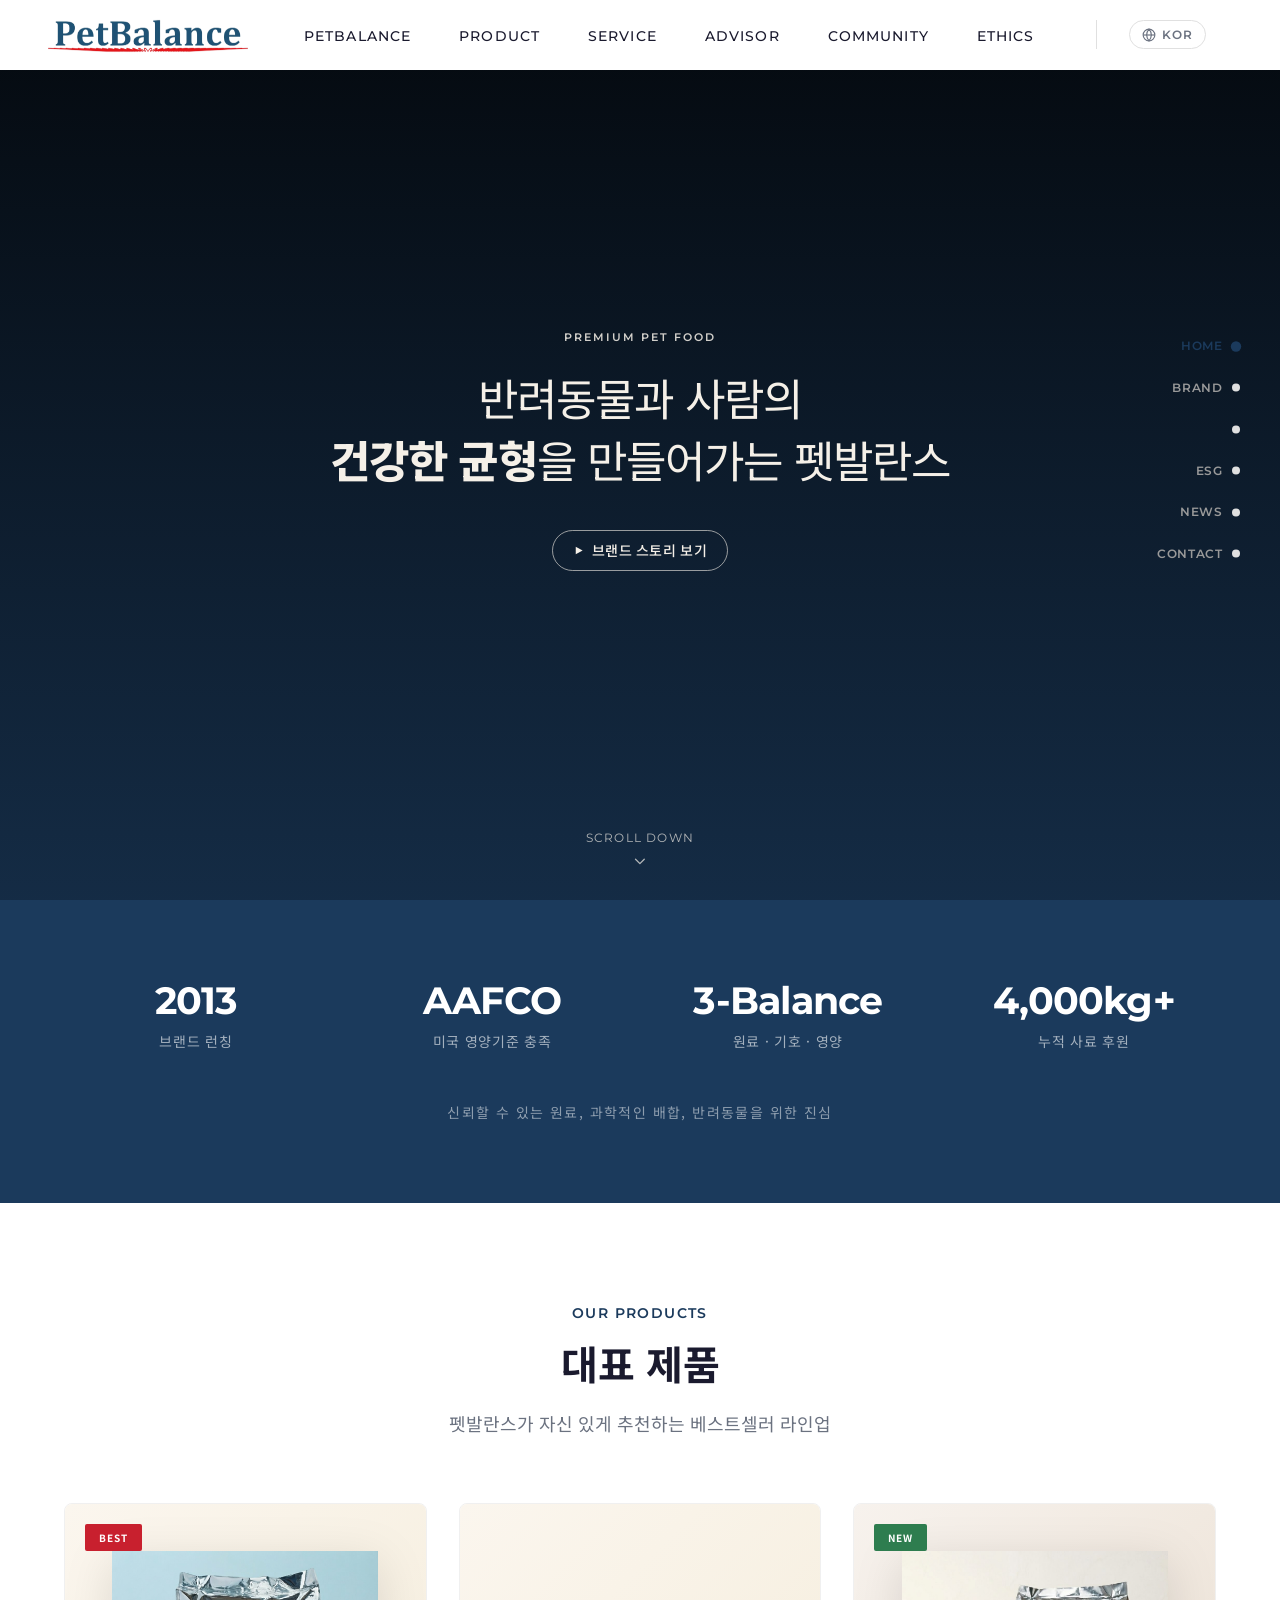
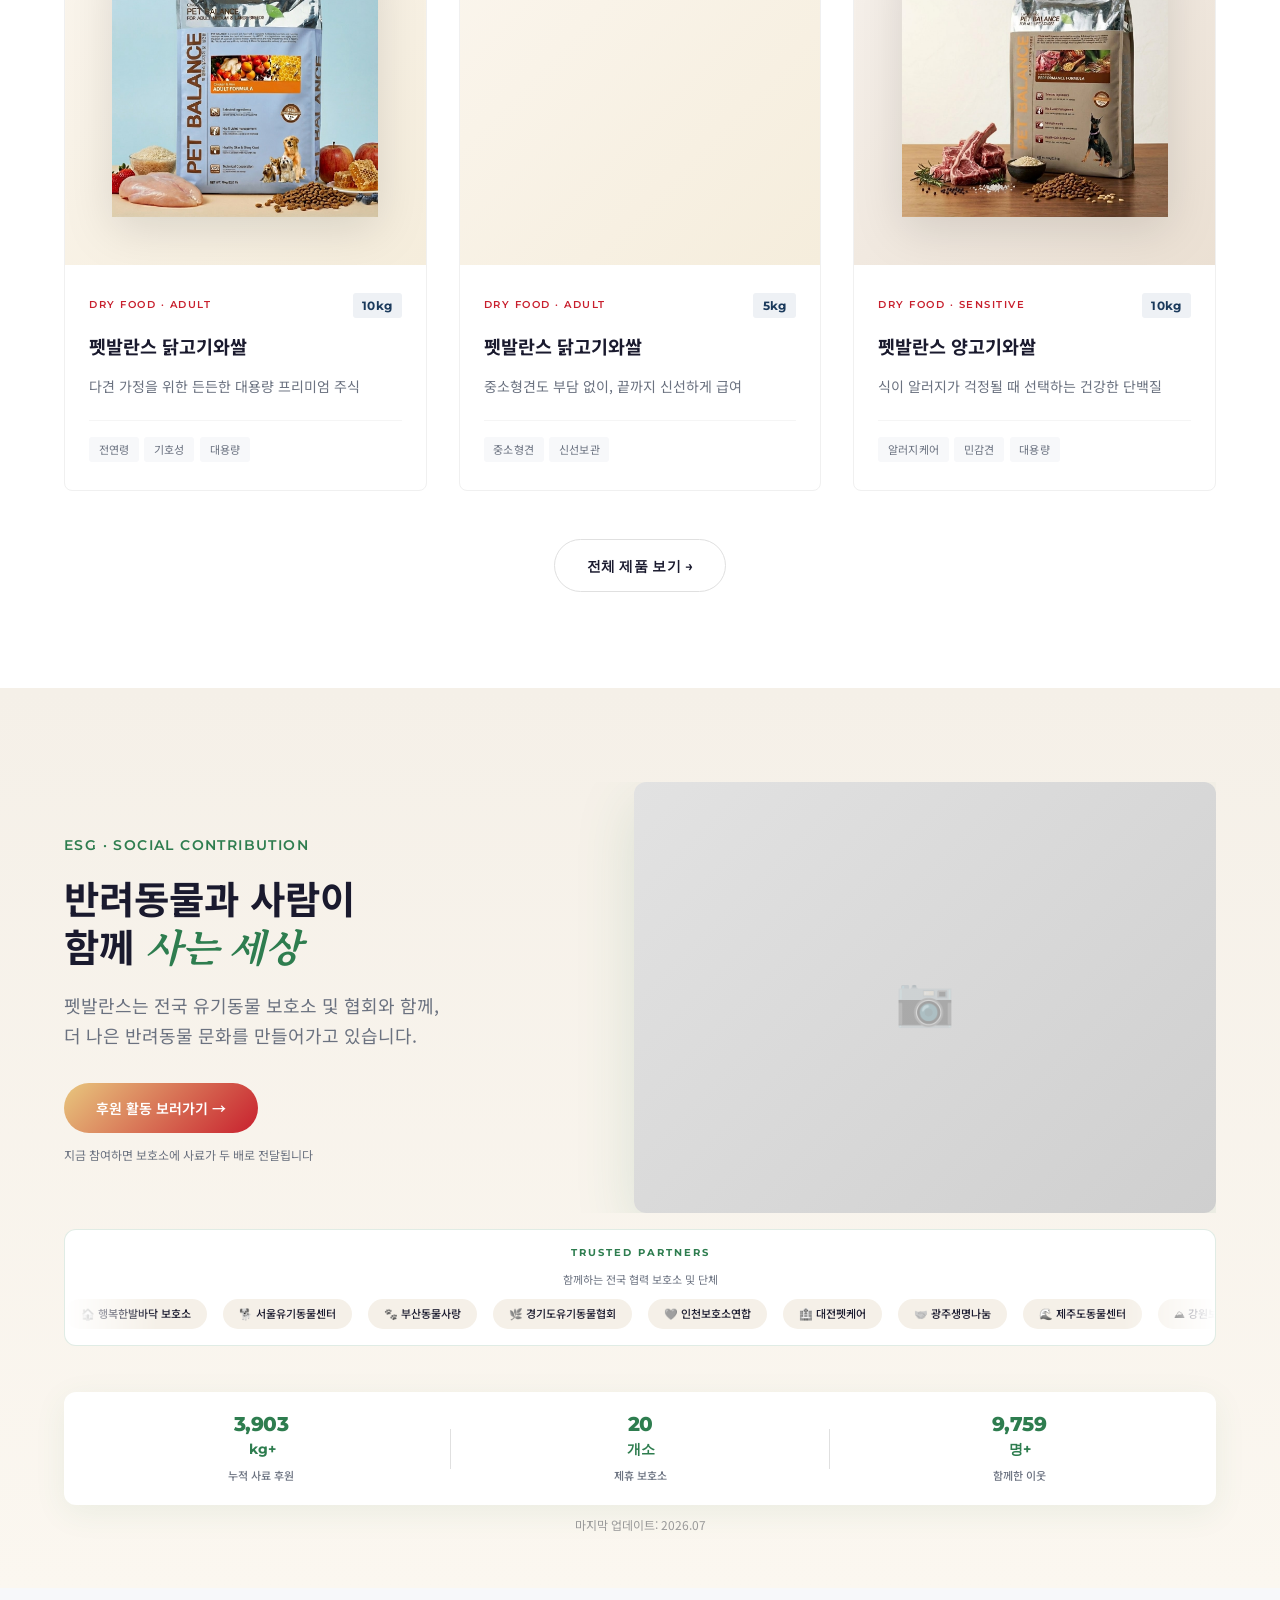
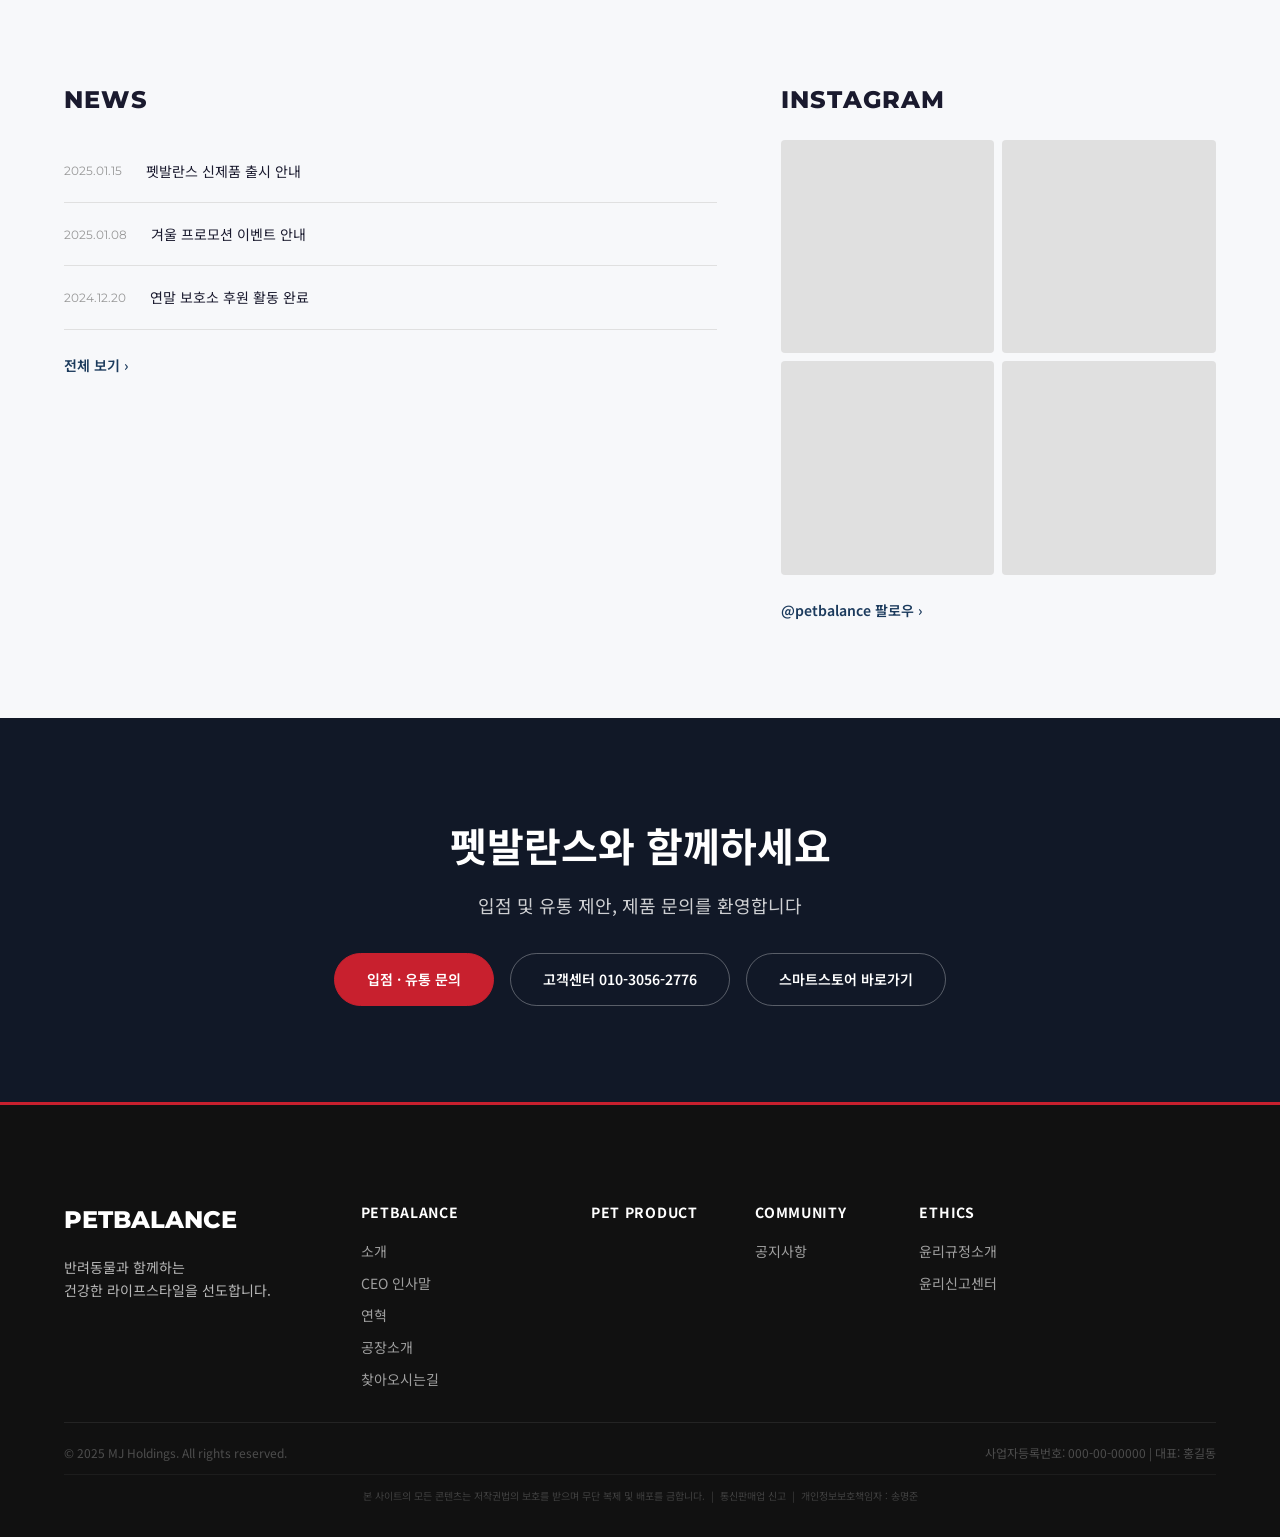
==== index.html @ 3cedd933 "design: ESG section compact layout + hero fullbleed redesign with new copy" ====
<!DOCTYPE html>
<html lang="ko">
<head>
  <meta charset="UTF-8" />
  <meta name="viewport" content="width=device-width, initial-scale=1.0" />
  <meta name="description" content="펫발란스 - 반려동물과 함께하는 건강한 라이프스타일" />
  <title>PETBALANCE | 펫발란스</title>

  <!-- CSS -->
  <link rel="stylesheet" href="css/variables.css" />
  <link rel="stylesheet" href="css/base.css" />
  <link rel="stylesheet" href="css/nav.css" />
  <link rel="stylesheet" href="css/sections.css" />

  <!-- Favicon (추후 교체) -->
  <!-- <link rel="icon" href="assets/images/favicon.ico" /> -->
</head>
<body>

  <!-- ========================================================
       NAVIGATION
       wooriwa 구조 동일: 로고 / GNB / 언어 / 햄버거
       ======================================================== -->
  <nav class="nav" id="nav">
    <div class="nav__inner">

      <!-- Logo -->
      <a href="/" class="nav__logo">
        <img src="assets/images/logo.png" alt="PetBalance" style="height:44px; width:auto;">
      </a>

      <!-- GNB -->
      <ul class="nav__menu">
        <li class="nav__item">
          <a href="pages/petbalance/" class="nav__link">PETBALANCE</a>
          <div class="nav__dropdown">
            <a href="pages/petbalance/about.html" class="nav__dropdown-link">소개</a>
            <a href="pages/petbalance/ceo.html" class="nav__dropdown-link">CEO 인사말</a>
            <a href="pages/petbalance/history.html" class="nav__dropdown-link">연혁</a>
          </div>
        </li>
        <li class="nav__item">
          <a href="pages/pet-product/" class="nav__link">PRODUCT</a>
        </li>
        <li class="nav__item">
          <a href="pages/pet-service/" class="nav__link">SERVICE</a>
          <div class="nav__dropdown">
            <a href="pages/pet-service/" class="nav__dropdown-link">이리온몰</a>
          </div>
        </li>
        <li class="nav__item">
          <a href="pages/pet-advisor/" class="nav__link">ADVISOR</a>
          <div class="nav__dropdown">
            <a href="pages/pet-advisor/" class="nav__dropdown-link">서비스소개</a>
          </div>
        </li>
        <li class="nav__item">
          <a href="pages/community/" class="nav__link">COMMUNITY</a>
          <div class="nav__dropdown">
            <a href="pages/community/notice.html" class="nav__dropdown-link">공지사항</a>
          </div>
        </li>
        <li class="nav__item">
          <a href="pages/ethics/" class="nav__link">ETHICS</a>
          <div class="nav__dropdown">
            <a href="pages/ethics/intro.html" class="nav__dropdown-link">윤리규정소개</a>
            <a href="pages/ethics/report.html" class="nav__dropdown-link">윤리신고센터</a>
          </div>
        </li>
      </ul>

      <!-- Right Controls -->
      <div class="nav__controls">
        <button class="nav__lang" id="langToggle" aria-label="언어 전환">
          <!-- 지구본 아이콘 (SVG inline) -->
          <svg width="14" height="14" viewBox="0 0 24 24" fill="none" stroke="currentColor" stroke-width="2">
            <circle cx="12" cy="12" r="10"/><line x1="2" y1="12" x2="22" y2="12"/>
            <path d="M12 2a15.3 15.3 0 0 1 4 10 15.3 15.3 0 0 1-4 10 15.3 15.3 0 0 1-4-10 15.3 15.3 0 0 1 4-10z"/>
          </svg>
          KOR
        </button>
        <button class="nav__hamburger" id="hamburger" aria-label="메뉴 열기">
          <span></span>
          <span></span>
          <span></span>
        </button>
      </div>
    </div>
  </nav>

  <!-- Mega Menu (햄버거 클릭 시 표시 — wooriwa 스타일 가로 펼침) -->
  <div class="nav__mega" id="megaMenu">
    <div class="nav__mega-inner">
      <div class="nav__mega-col">
        <a href="pages/petbalance/about.html" class="nav__mega-link">소개</a>
        <a href="pages/petbalance/ceo.html" class="nav__mega-link">CEO 인사말</a>
        <a href="pages/petbalance/history.html" class="nav__mega-link">연혁</a>
        <a href="pages/petbalance/factory.html" class="nav__mega-link">공장소개</a>
        <a href="pages/petbalance/directions.html" class="nav__mega-link">찾아오시는길</a>
      </div>
      <div class="nav__mega-col">
        <!-- PET PRODUCT 서브메뉴 -->
      </div>
      <div class="nav__mega-col">
        <!-- PET SERVICE 서브메뉴 -->
      </div>
      <div class="nav__mega-col">
        <!-- PET ADVISOR 서브메뉴 -->
      </div>
      <div class="nav__mega-col">
        <a href="pages/community/notice.html" class="nav__mega-link">공지사항</a>
      </div>
      <div class="nav__mega-col">
        <a href="pages/ethics/intro.html" class="nav__mega-link">윤리규정소개</a>
        <a href="pages/ethics/report.html" class="nav__mega-link">윤리신고센터</a>
      </div>
    </div>
  </div>

  <!-- ========================================================
       SIDE NAV DOTS
       ======================================================== -->
  <nav class="side-nav" aria-label="페이지 내비게이션">
    <div class="side-nav__item active" data-section="hero">
      <span class="side-nav__label">HOME</span>
      <span class="side-nav__dot"></span>
    </div>
    <div class="side-nav__item" data-section="brand-story">
      <span class="side-nav__label">BRAND</span>
      <span class="side-nav__dot"></span>
    </div>
    <div class="side-nav__item" data-section="product">
      <span class="side-nav__label">PRODUCT</span>
      <span class="side-nav__dot"></span>
    </div>
    <div class="side-nav__item" data-section="esg">
      <span class="side-nav__label">ESG</span>
      <span class="side-nav__dot"></span>
    </div>
    <div class="side-nav__item" data-section="news">
      <span class="side-nav__label">NEWS</span>
      <span class="side-nav__dot"></span>
    </div>
    <div class="side-nav__item" data-section="contact">
      <span class="side-nav__label">CONTACT</span>
      <span class="side-nav__dot"></span>
    </div>
  </nav>

  <!-- ========================================================
       SECTION 1: HERO
       배경 이미지 추가 시: style="background-image:url(...)" + class="has-bg"
       ======================================================== -->
  <section class="section section-hero" id="hero">
    <!-- 배경 비디오 -->
    <video class="hero__video" autoplay muted loop playsinline preload="auto">
      <source src="assets/video/hero-bg.mp4" type="video/mp4">
    </video>
    <div class="hero__overlay"></div>

    <div class="hero__container">
      <div class="hero__content">
        <span class="hero__eyebrow">PREMIUM PET FOOD</span>
        <h1 class="hero__title">
          반려동물과 사람의<br>
          <strong class="hero__title-strong">건강한 균형</strong>을 만들어가는 펫발란스
        </h1>
        <div class="hero__cta">
          <a href="pages/petbalance/about.html" class="hero-btn--ghost">
            <svg class="hero-btn__icon" viewBox="0 0 16 16" aria-hidden="true">
              <path d="M4 2.5v11l10-5.5-10-5.5z" fill="currentColor" />
            </svg>
            브랜드 스토리 보기
          </a>
        </div>
      </div>
    </div>

    <div class="scroll-down">
      SCROLL DOWN
      <svg class="scroll-down__icon" viewBox="0 0 16 16" aria-hidden="true">
        <path d="M3 6l5 5 5-5" fill="none" stroke="currentColor" stroke-width="1.5" stroke-linecap="round" stroke-linejoin="round" />
      </svg>
    </div>
  </section>

  <!-- ========================================================
       SECTION 2: BRAND STORY (수치 4개)
       ======================================================== -->
  <section class="section-stats" id="brand-story">
    <div class="container">
      <div class="stats-grid">
        <div class="stat-item">
          <div class="stat-number">2013</div>
          <div class="stat-label">브랜드 런칭</div>
        </div>
        <div class="stat-item">
          <div class="stat-number">AAFCO</div>
          <div class="stat-label">미국 영양기준 충족</div>
        </div>
        <div class="stat-item">
          <div class="stat-number">3-Balance</div>
          <div class="stat-label">원료 · 기호 · 영양</div>
        </div>
        <div class="stat-item">
          <div class="stat-number">4,000kg+</div>
          <div class="stat-label">누적 사료 후원</div>
        </div>
      </div>
      <p class="stats-phrase fade-in delay-5">
        신뢰할 수 있는 원료, 과학적인 배합, 반려동물을 위한 진심
      </p>
    </div>
  </section>

  <!-- ========================================================
       SECTION 3: PET PRODUCT (3열 카드)
       ======================================================== -->
  <section class="section section-product" id="product">
    <div class="container">
      <div class="section-header">
        <span class="eyebrow fade-in">Our Products</span>
        <h2 class="section-title fade-up delay-1">대표 제품</h2>
        <p class="section-desc fade-up delay-2">
          펫발란스가 자신 있게 추천하는 베스트셀러 라인업
        </p>
      </div>

      <div class="business-grid">

        <!-- Card 1: 닭고기와쌀 10kg -->
        <a href="pages/pet-product/chicken-10kg.html" class="product-card-v2 fade-up delay-1">
          <span class="product-card-v2__badge best">BEST</span>
          <div class="product-card-v2__img" data-bg="chicken">
            <img src="assets/images/product-chicken-10kg.jpg" alt="닭고기와쌀 10kg" loading="lazy"
              onerror="this.style.display='none'">
          </div>
          <div class="product-card-v2__body">
            <div class="product-card-v2__meta">
              <span class="product-card-v2__cat">DRY FOOD · ADULT</span>
              <span class="product-card-v2__weight">10kg</span>
            </div>
            <div class="product-card-v2__name">펫발란스 닭고기와쌀</div>
            <div class="product-card-v2__desc">다견 가정을 위한 든든한 대용량 프리미엄 주식</div>
            <div class="product-card-v2__tags">
              <span class="product-card-v2__tag">전연령</span>
              <span class="product-card-v2__tag">기호성</span>
              <span class="product-card-v2__tag">대용량</span>
            </div>
          </div>
        </a>

        <!-- Card 2: 닭고기와쌀 5kg -->
        <a href="pages/pet-product/chicken-5kg.html" class="product-card-v2 fade-up delay-2">
          <div class="product-card-v2__img" data-bg="chicken">
            <img src="assets/images/product-chicken-5kg.jpg" alt="닭고기와쌀 5kg" loading="lazy"
              onerror="this.style.display='none'">
          </div>
          <div class="product-card-v2__body">
            <div class="product-card-v2__meta">
              <span class="product-card-v2__cat">DRY FOOD · ADULT</span>
              <span class="product-card-v2__weight">5kg</span>
            </div>
            <div class="product-card-v2__name">펫발란스 닭고기와쌀</div>
            <div class="product-card-v2__desc">중소형견도 부담 없이, 끝까지 신선하게 급여</div>
            <div class="product-card-v2__tags">
              <span class="product-card-v2__tag">중소형견</span>
              <span class="product-card-v2__tag">신선보관</span>
            </div>
          </div>
        </a>

        <!-- Card 3: 양고기와쌀 10kg -->
        <a href="pages/pet-product/lamb-10kg.html" class="product-card-v2 fade-up delay-3">
          <span class="product-card-v2__badge new">NEW</span>
          <div class="product-card-v2__img" data-bg="lamb">
            <img src="assets/images/product-lamb-10kg.jpg" alt="양고기와쌀 10kg" loading="lazy"
              onerror="this.style.display='none'">
          </div>
          <div class="product-card-v2__body">
            <div class="product-card-v2__meta">
              <span class="product-card-v2__cat">DRY FOOD · SENSITIVE</span>
              <span class="product-card-v2__weight">10kg</span>
            </div>
            <div class="product-card-v2__name">펫발란스 양고기와쌀</div>
            <div class="product-card-v2__desc">식이 알러지가 걱정될 때 선택하는 건강한 단백질</div>
            <div class="product-card-v2__tags">
              <span class="product-card-v2__tag">알러지케어</span>
              <span class="product-card-v2__tag">민감견</span>
              <span class="product-card-v2__tag">대용량</span>
            </div>
          </div>
        </a>

      </div>

      <div style="text-align:center; margin-top: 3rem;">
        <a href="pages/pet-product/" class="btn btn-outline">
          전체 제품 보기 →
        </a>
      </div>
    </div>
  </section>

  <!-- ========================================================
       SECTION 4: ESG & NGO (좌우 2단 + 슬라이드)
       ======================================================== -->
  <section class="section section-esg" id="esg">
    <div class="container esg-container">

      <!-- ① 상단 임팩트 스토리 -->
      <div class="esg-hero">
        <div class="esg-hero__text">
          <span class="eyebrow fade-in" style="color: #2E7D4F;">ESG · Social Contribution</span>
          <h2 class="section-title fade-up delay-1">
            반려동물과 사람이<br>
            함께 <span class="esg-hero__accent">사는 세상</span>
          </h2>
          <p class="section-desc fade-up delay-2" style="margin-top: 1rem;">
            펫발란스는 전국 유기동물 보호소 및 협회와 함께,<br>
            더 나은 반려동물 문화를 만들어가고 있습니다.
          </p>
          <!-- TODO: 후원 활동 상세 페이지/섹션 URL 확정 필요 -->
          <a href="#" class="esg-hero__cta fade-up delay-3">
            후원 활동 보러가기 →
          </a>
          <span class="esg-hero__cta-note fade-up delay-3">지금 참여하면 보호소에 사료가 두 배로 전달됩니다</span>
        </div>
        <!-- 실제 후원 현장 사진 확보 시 아래 img src만 교체하면 적용됨 -->
        <div class="esg-hero__image fade-in delay-2">
          <img src="assets/images/esg-hero.jpg" alt="펫발란스 보호소 후원 현장" loading="lazy" onerror="this.style.display='none'">
          <div class="esg-hero__placeholder" aria-hidden="true">📷</div>
        </div>
      </div>

      <!-- ② 파트너 로고 무한 스크롤 (목록은 js/animations.js의 PARTNERS 배열이 렌더링) -->
      <div class="esg-partners">
        <div class="esg-partners__title">
          <span class="esg-partners__label">TRUSTED PARTNERS</span>
          <span class="esg-partners__desc">함께하는 전국 협력 보호소 및 단체</span>
        </div>

        <div class="esg-marquee">
          <div class="esg-marquee__track" id="esgMarqueeTrack"></div>
        </div>
      </div>

      <!-- ③ 임팩트 지표 (숫자/단위/라벨은 js/animations.js의 ESG_STATS_CONFIG가 렌더링) -->
      <div class="esg-stats">
        <div class="esg-impact">
          <div class="esg-impact__item fade-up delay-1" data-stat="feed"></div>
          <div class="esg-impact__divider"></div>
          <div class="esg-impact__item fade-up delay-2" data-stat="shelter"></div>
          <div class="esg-impact__divider"></div>
          <div class="esg-impact__item fade-up delay-3" data-stat="people"></div>
        </div>
        <p class="esg-impact__updated">마지막 업데이트: 2026.07</p>
      </div>

    </div>
  </section>

  <!-- ========================================================
       SECTION 5: NEWS & COMMUNITY (좌우 6:4)
       ======================================================== -->
  <section class="section section-news" id="news">
    <div class="container">
      <div class="news-layout">
        <div class="fade-up">
          <h3 class="news-col__title">NEWS</h3>
          <div class="news-list">
            <a href="pages/community/notice.html" class="news-item">
              <span class="news-date">2025.01.15</span>
              <span class="news-title">펫발란스 신제품 출시 안내</span>
            </a>
            <a href="pages/community/notice.html" class="news-item">
              <span class="news-date">2025.01.08</span>
              <span class="news-title">겨울 프로모션 이벤트 안내</span>
            </a>
            <a href="pages/community/notice.html" class="news-item">
              <span class="news-date">2024.12.20</span>
              <span class="news-title">연말 보호소 후원 활동 완료</span>
            </a>
          </div>
          <a href="pages/community/notice.html" class="news-more">전체 보기 &rsaquo;</a>
        </div>

        <div class="fade-up delay-2">
          <h3 class="news-col__title">INSTAGRAM</h3>
          <div class="instagram-grid">
            <div class="instagram-placeholder"></div>
            <div class="instagram-placeholder"></div>
            <div class="instagram-placeholder"></div>
            <div class="instagram-placeholder"></div>
          </div>
          <a href="https://instagram.com/petbalance" class="news-more" target="_blank" rel="noopener">@petbalance 팔로우 &rsaquo;</a>
        </div>
      </div>
    </div>
  </section>

  <!-- ========================================================
       SECTION 6: CONTACT / CTA
       ======================================================== -->
  <section class="section section-contact" id="contact">
    <div class="container">
      <h2 class="section-title fade-up delay-1">펫발란스와 함께하세요</h2>
      <p class="section-desc fade-up delay-2">
        입점 및 유통 제안, 제품 문의를 환영합니다
      </p>
      <div class="contact-links fade-up delay-3">
        <a href="pages/petbalance/directions.html" class="contact-link btn-accent">입점 · 유통 문의</a>
        <a href="tel:010-3056-2776" class="contact-link">고객센터 010-3056-2776</a>
        <a href="https://smartstore.naver.com/petbalance" class="contact-link" target="_blank" rel="noopener">스마트스토어 바로가기</a>
      </div>
    </div>
  </section>

  <!-- ========================================================
       FOOTER
       ======================================================== -->
  <footer class="footer">
    <div class="footer__inner">
      <div class="footer__top">
        <div>
          <div class="footer__brand-name">PETBALANCE</div>
          <p class="footer__brand-desc">
            반려동물과 함께하는<br>건강한 라이프스타일을 선도합니다.
          </p>
        </div>

        <div>
          <div class="footer__col-title">PETBALANCE</div>
          <div class="footer__col-links">
            <a href="pages/petbalance/about.html" class="footer__col-link">소개</a>
            <a href="pages/petbalance/ceo.html" class="footer__col-link">CEO 인사말</a>
            <a href="pages/petbalance/history.html" class="footer__col-link">연혁</a>
            <a href="pages/petbalance/factory.html" class="footer__col-link">공장소개</a>
            <a href="pages/petbalance/directions.html" class="footer__col-link">찾아오시는길</a>
          </div>
        </div>

        <div>
          <div class="footer__col-title">PET PRODUCT</div>
          <div class="footer__col-links">
            <!-- 서브 페이지 생성 후 추가 -->
          </div>
        </div>

        <div>
          <div class="footer__col-title">COMMUNITY</div>
          <div class="footer__col-links">
            <a href="pages/community/notice.html" class="footer__col-link">공지사항</a>
          </div>
        </div>

        <div>
          <div class="footer__col-title">ETHICS</div>
          <div class="footer__col-links">
            <a href="pages/ethics/intro.html" class="footer__col-link">윤리규정소개</a>
            <a href="pages/ethics/report.html" class="footer__col-link">윤리신고센터</a>
          </div>
        </div>
      </div>

      <div class="footer__bottom">
        <span>© 2025 MJ Holdings. All rights reserved.</span>
        <span>사업자등록번호: 000-00-00000 | 대표: 홍길동</span>
      </div>

      <div class="footer__legal">
        본 사이트의 모든 콘텐츠는 저작권법의 보호를 받으며 무단 복제 및 배포를 금합니다. &nbsp;|&nbsp;
        통신판매업 신고 &nbsp;|&nbsp; 개인정보보호책임자 : 송명준
      </div>
    </div>
  </footer>

  <!-- JS -->
  <script src="js/nav.js"></script>
  <script src="js/animations.js"></script>

</body>
</html>
---- css/variables.css ----
/* ============================================
   PETBALANCE — Design Tokens
   디자인 수정 시 이 파일만 편집하세요
   ============================================ */

:root {
  /* Brand Colors */
  --color-primary: #1B3A5C;        /* 메인 네이비 */
  --color-primary-light: #2A5280;
  --color-primary-dark: #0F2340;
  --color-accent: #C8202E;         /* 포인트 레드 */
  --color-accent-dark: #A01820;

  /* Neutrals */
  --color-white: #FFFFFF;
  --color-bg: #F7F8FA;
  --color-bg-section: #EEF1F5;
  --color-text: #1A1A2E;
  --color-text-sub: #6B7280;
  --color-text-light: #999999;
  --color-border: #E0E0E0;

  /* Accent surfaces */
  --color-warm: #F5F0E8;
  --color-green: #2E7D4F;
  --cream: #F5F0E8;

  /* Dark surfaces (footer, contact CTA) */
  --color-dark: #111827;
  --color-dark-text: rgba(255, 255, 255, 0.7);
  --color-dark-border: rgba(255, 255, 255, 0.1);

  /* Typography */
  --font-en: 'Montserrat', 'Helvetica Neue', sans-serif;
  --font-ko: 'Noto Sans KR', 'Apple SD Gothic Neo', sans-serif;

  --size-xs:   0.75rem;   /* 12px */
  --size-sm:   0.875rem;  /* 14px */
  --size-base: 1rem;      /* 16px */
  --size-md:   1.125rem;  /* 18px */
  --size-lg:   1.5rem;    /* 24px */
  --size-xl:   2rem;      /* 32px */
  --size-2xl:  2.5rem;    /* 40px */
  --size-3xl:  3.5rem;    /* 56px */
  --size-hero: clamp(2.5rem, 5vw, 4.5rem);

  /* Spacing */
  --space-xs:  0.5rem;
  --space-sm:  1rem;
  --space-md:  2rem;
  --space-lg:  4rem;
  --space-xl:  6rem;

  /* Layout */
  --nav-height: 70px;
  --max-width: 1280px;
  --section-padding: 0 5%;

  /* Z-index layers */
  --z-nav: 1000;
  --z-hamburger: 1001;
  --z-mega: 999;
  --z-side-nav: 500;

  /* Animation */
  --ease-out: cubic-bezier(0.22, 1, 0.36, 1);
  --transition-base: 0.3s var(--ease-out);
  --transition-slow: 0.7s var(--ease-out);

  /* Shadow */
  --shadow-card: 0 4px 24px rgba(0,0,0,0.08);
  --shadow-card-hover: 0 12px 40px rgba(0,0,0,0.14);
  --shadow-nav: 0 2px 16px rgba(0,0,0,0.08);

  /* Border Radius */
  --radius-sm: 4px;
  --radius-md: 12px;
  --radius-lg: 24px;
  --radius-full: 9999px;
}
---- css/base.css ----
/* ============================================
   PETBALANCE — Base / Reset / Common
   ============================================ */

@import url('https://fonts.googleapis.com/css2?family=Montserrat:wght@400;500;600;700;800&family=Noto+Sans+KR:wght@400;500;700;900&display=swap');
@import url('https://fonts.googleapis.com/css2?family=Cormorant+Garamond:ital,wght@1,400;1,500;1,600&family=Noto+Serif+KR:wght@500;600&display=swap');

/* ---- Reset ---- */
*,
*::before,
*::after {
  box-sizing: border-box;
  margin: 0;
  padding: 0;
}

html {
  scroll-behavior: smooth;
}

body {
  font-family: var(--font-ko);
  font-size: var(--size-base);
  color: var(--color-text);
  background: var(--color-bg);
  line-height: 1.6;
  overflow-x: hidden;
  -webkit-font-smoothing: antialiased;
}

body.no-scroll {
  overflow: hidden;
}

h1, h2, h3, h4, h5, h6 {
  font-family: var(--font-en), var(--font-ko);
  line-height: 1.3;
}

a {
  color: inherit;
  text-decoration: none;
}

ul, ol {
  list-style: none;
}

img {
  max-width: 100%;
  display: block;
}

button {
  font-family: inherit;
  background: none;
  border: none;
  cursor: pointer;
}

/* ---- Layout ---- */
.container {
  max-width: var(--max-width);
  margin: 0 auto;
  padding: var(--section-padding);
}

.section {
  position: relative;
}

/* ---- Section Header ---- */
.eyebrow {
  display: inline-block;
  font-family: var(--font-en);
  font-size: var(--size-sm);
  font-weight: 600;
  letter-spacing: 0.1em;
  text-transform: uppercase;
  color: var(--color-primary);
  margin-bottom: var(--space-xs);
}

.section-header {
  text-align: center;
  max-width: 700px;
  margin: 0 auto var(--space-lg);
}

.section-title {
  font-size: var(--size-2xl);
  font-weight: 700;
  color: var(--color-text);
  margin: 0.5rem 0 1rem;
}

.section-desc {
  font-size: var(--size-md);
  color: var(--color-text-sub);
  line-height: 1.7;
}

/* ---- Buttons ---- */
.btn {
  display: inline-flex;
  align-items: center;
  justify-content: center;
  gap: 0.5rem;
  padding: 0.9rem 2rem;
  border: 1px solid transparent;
  border-radius: var(--radius-full);
  font-family: var(--font-en);
  font-size: var(--size-sm);
  font-weight: 600;
  letter-spacing: 0.02em;
  transition: var(--transition-base);
  white-space: nowrap;
}

.btn-primary {
  background: var(--color-primary);
  color: var(--color-white);
}

.btn-primary:hover {
  background: var(--color-primary-dark);
  transform: translateY(-2px);
  box-shadow: var(--shadow-card-hover);
}

.btn-outline {
  background: transparent;
  border-color: var(--color-border);
  color: var(--color-text);
}

.btn-outline:hover {
  background: var(--color-primary);
  border-color: var(--color-primary);
  color: var(--color-white);
  transform: translateY(-2px);
}

/* 어두운 배경(Hero 등) 위에서 쓰는 흰색 채움 버튼 */
.btn-white {
  background: var(--color-white);
  color: var(--color-primary-dark);
}

.btn-white:hover {
  background: var(--color-warm);
  transform: translateY(-2px);
  box-shadow: var(--shadow-card-hover);
}

/* ---- Scroll Reveal Animations ----
   JS(animations.js)가 IntersectionObserver로
   .is-visible 클래스를 부여하면 노출됩니다. */
.fade-up,
.fade-in {
  opacity: 0;
  transition: opacity var(--transition-slow), transform var(--transition-slow);
}

.fade-up {
  transform: translateY(30px);
}

.fade-up.is-visible {
  opacity: 1;
  transform: translateY(0);
}

.fade-in.is-visible {
  opacity: 1;
}

.delay-1 { transition-delay: 0.1s; }
.delay-2 { transition-delay: 0.2s; }
.delay-3 { transition-delay: 0.3s; }
.delay-4 { transition-delay: 0.4s; }
.delay-5 { transition-delay: 0.5s; }

/* 모션 최소화 선호 시 스크롤 노출/마퀴/펄스 애니메이션을 즉시 정지 */
@media (prefers-reduced-motion: reduce) {
  .fade-up,
  .fade-in {
    transition: none;
    opacity: 1;
    transform: none;
  }

  .esg-marquee__track {
    animation: none;
  }

  .esg-hero__cta {
    animation: none;
  }

  .esg-hero__image img {
    animation: none;
  }

  .scroll-down {
    animation: none;
  }
}

/* ---- Accessibility ---- */
.visually-hidden {
  position: absolute;
  width: 1px;
  height: 1px;
  overflow: hidden;
  clip: rect(0 0 0 0);
}

a:focus-visible,
button:focus-visible {
  outline: 2px solid var(--color-primary);
  outline-offset: 2px;
}
---- css/nav.css ----
/* ============================================
   PETBALANCE — Navigation
   고정 상단바 / GNB / 메가메뉴 / 사이드 도트네비
   ============================================ */

/* ── Top Nav Bar ── */
.nav {
  position: fixed;
  top: 0;
  left: 0;
  right: 0;
  z-index: var(--z-nav);
  height: var(--nav-height);
  display: flex;
  align-items: center;
  background: var(--color-white);
  border-bottom: 1px solid transparent;
  transition: border-color var(--transition-base), box-shadow var(--transition-base);
}

.nav.scrolled,
.nav.menu-open {
  border-color: var(--color-border);
  box-shadow: var(--shadow-nav);
}

.nav.nav--transparent {
  background: transparent;
}

.nav__inner {
  max-width: var(--max-width);
  width: 100%;
  margin: 0 auto;
  padding: 0 3%;
  display: grid;
  grid-template-columns: auto 1fr auto;
  align-items: center;
  gap: 2rem;
}

/* ── Logo ── */
.nav__logo {
  display: flex;
  flex-direction: column;
  line-height: 1.1;
  flex-shrink: 0;
}

.nav__logo-en {
  font-family: var(--font-en);
  font-weight: 800;
  font-size: 1.4rem;
  color: var(--color-primary);
}

.nav__logo-en span {
  color: var(--color-accent);
}

.nav__logo-ko {
  font-family: var(--font-ko);
  font-size: 0.65rem;
  color: var(--color-text-sub);
  letter-spacing: 0.05em;
}

/* ── GNB Menu (중앙 정렬, 균등 간격) ── */
.nav__menu {
  display: flex;
  align-items: center;
  justify-content: center;
  gap: 3rem;
}

.nav__item {
  position: relative;
}

.nav__link {
  font-family: var(--font-en);
  font-size: var(--size-sm);
  font-weight: 500;
  letter-spacing: 0.08em;
  color: var(--color-text);
  padding: 0.25rem 0;
  transition: color var(--transition-base);
  white-space: nowrap;
}

.nav__link::after {
  content: '';
  position: absolute;
  bottom: -2px;
  left: 0;
  width: 0;
  height: 2px;
  background: var(--color-primary);
  transition: width var(--transition-base);
}

.nav__link:hover,
.nav__link.active {
  color: var(--color-primary);
}

.nav__link:hover::after,
.nav__link.active::after {
  width: 100%;
}

/* ── Dropdown ── */
.nav__dropdown {
  position: absolute;
  top: 100%;
  left: 50%;
  transform: translateX(-50%);
  background: var(--color-white);
  border-top: 2px solid var(--color-primary);
  box-shadow: 0 8px 24px rgba(0,0,0,0.08);
  min-width: 160px;
  padding: 0.5rem 0;
  opacity: 0;
  visibility: hidden;
  transform: translateX(-50%) translateY(-6px);
  transition: opacity 0.25s ease, transform 0.25s ease, visibility 0.25s ease;
  pointer-events: none;
  z-index: 999;
}

.nav__item:hover .nav__dropdown {
  opacity: 1;
  visibility: visible;
  transform: translateX(-50%) translateY(0);
  pointer-events: auto;
}

.nav__dropdown-link {
  display: block;
  padding: 0.6rem 1.5rem;
  font-size: var(--size-sm);
  color: var(--color-text-sub);
  white-space: nowrap;
  text-align: center;
  transition: color 0.2s ease, background 0.2s ease;
}

.nav__dropdown-link:hover {
  color: var(--color-primary);
  background: var(--color-bg-section);
}

/* ── Right Controls (언어 + 햄버거, 메뉴와 거리 두기) ── */
.nav__controls {
  display: flex;
  align-items: center;
  gap: 0.75rem;
  padding-left: 2rem;
  border-left: 1px solid var(--color-border);
  margin-left: 1rem;
}

.nav__lang {
  display: flex;
  align-items: center;
  gap: 0.35rem;
  padding: 0.35rem 0.75rem;
  border: 1.5px solid var(--color-border);
  border-radius: var(--radius-full);
  font-family: var(--font-en);
  font-size: var(--size-xs);
  font-weight: 600;
  letter-spacing: 0.08em;
  color: var(--color-text-sub);
  cursor: pointer;
  transition: var(--transition-base);
  background: transparent;
}

.nav__lang:hover {
  border-color: var(--color-primary);
  color: var(--color-primary);
}

.nav__lang svg {
  flex-shrink: 0;
}

/* ── Hamburger ── */
.nav__hamburger {
  width: 24px;
  height: 20px;
  display: flex;
  flex-direction: column;
  justify-content: space-between;
  cursor: pointer;
  padding: 0;
  background: transparent;
  border: none;
}

.nav__hamburger span {
  display: block;
  height: 2px;
  background: var(--color-text);
  border-radius: 2px;
  transition: var(--transition-base);
  transform-origin: center;
}

.nav__hamburger.active span:nth-child(1) {
  transform: translateY(9px) rotate(45deg);
}
.nav__hamburger.active span:nth-child(2) {
  opacity: 0;
}
.nav__hamburger.active span:nth-child(3) {
  transform: translateY(-9px) rotate(-45deg);
}

/* ---- Mega Menu (wooriwa 스타일 — 햄버거 클릭 시 상단 전체폭 드롭) ---- */
.nav__mega {
  position: fixed;
  top: var(--nav-height);
  left: 0;
  width: 100%;
  max-height: 0;
  overflow: hidden;
  background: var(--color-white);
  z-index: var(--z-mega);
  box-shadow: var(--shadow-nav);
  transition: max-height var(--transition-slow);
}

.nav__mega.active {
  max-height: calc(100vh - var(--nav-height));
  overflow-y: auto;
}

.nav__mega-inner {
  max-width: var(--max-width);
  margin: 0 auto;
  padding: var(--space-lg) 5%;
  display: grid;
  grid-template-columns: repeat(6, 1fr);
  gap: var(--space-md);
}

.nav__mega-col {
  display: flex;
  flex-direction: column;
  gap: 0.85rem;
  padding-left: var(--space-sm);
  border-left: 1px solid var(--color-border);
}

.nav__mega-col:first-child {
  padding-left: 0;
  border-left: none;
}

.nav__mega-link {
  font-size: var(--size-sm);
  color: var(--color-text-sub);
  transition: var(--transition-base);
}

.nav__mega-link:hover {
  color: var(--color-primary);
}

/* ---- Side Nav Dots ---- */
.side-nav {
  position: fixed;
  top: 50%;
  right: 2.5rem;
  transform: translateY(-50%);
  z-index: var(--z-side-nav);
  display: flex;
  flex-direction: column;
  align-items: flex-end;
  gap: 1.4rem;
}

.side-nav__item {
  display: flex;
  align-items: center;
  gap: 0.6rem;
  cursor: pointer;
}

.side-nav__label {
  font-family: var(--font-en);
  font-size: var(--size-xs);
  font-weight: 600;
  letter-spacing: 0.05em;
  color: var(--color-text-light);
  opacity: 0;
  transform: translateX(8px);
  transition: var(--transition-base);
}

.side-nav__dot {
  width: 8px;
  height: 8px;
  border-radius: 50%;
  background: var(--color-border);
  transition: var(--transition-base);
}

.side-nav__item:hover .side-nav__label {
  opacity: 1;
  transform: translateX(0);
}

.side-nav__item.active .side-nav__dot {
  background: var(--color-primary);
  transform: scale(1.3);
}

.side-nav__item.active .side-nav__label {
  opacity: 1;
  transform: translateX(0);
  color: var(--color-primary);
}

/* ============================================
   Responsive
   1024px: GNB → 햄버거 전용, 사이드 도트네비 숨김
   ============================================ */
@media (max-width: 1024px) {
  .nav__inner {
    grid-template-columns: auto 1fr;
  }

  .nav__menu {
    display: none;
  }

  .nav__controls {
    border-left: none;
    padding-left: 0;
    margin-left: 0;
    justify-self: end;
  }

  .side-nav {
    display: none;
  }

  .nav__mega-inner {
    grid-template-columns: repeat(3, 1fr);
  }
}

@media (max-width: 768px) {
  .nav__mega-inner {
    grid-template-columns: repeat(2, 1fr);
    padding: var(--space-md) 5%;
  }

  .nav__logo-ko {
    display: none;
  }
}
---- css/sections.css ----
/* ============================================
   PETBALANCE — Main Sections
   Hero / Brand Story / Product / ESG / News / Contact / Footer
   ============================================ */

/* ── Hero (풀블리드 중앙 정렬) ── */
.section-hero {
  background: #000;
  color: var(--cream);
  position: relative;
  overflow: hidden;
  min-height: 100vh;
  display: flex;
  align-items: center;
  justify-content: center;
}

.hero__video {
  position: absolute;
  top: 0; left: 0;
  width: 100%; height: 100%;
  object-fit: cover;
  z-index: 0;
}

.hero__overlay {
  position: absolute;
  inset: 0;
  z-index: 1;
  background: linear-gradient(180deg, rgba(27,58,92,0.15) 0%, rgba(27,58,92,0.55) 65%, rgba(27,58,92,0.75) 100%);
}

.hero__container {
  position: relative;
  z-index: 2;
  max-width: 900px;
  width: 100%;
  margin: 0 auto;
  padding: 0 5%;
  display: flex;
  justify-content: center;
}

.hero__content {
  max-width: 100%;
  text-align: center;
}

.hero__eyebrow {
  display: block;
  font-family: var(--font-en);
  font-size: 11px;
  font-weight: 600;
  letter-spacing: 2px;
  color: var(--cream);
  opacity: 0.85;
  margin-bottom: 1.25rem;
}

.hero__title {
  font-family: var(--font-ko);
  font-size: clamp(1.75rem, 3.5vw, 2.75rem);
  font-weight: 400;
  line-height: 1.4;
  letter-spacing: -0.02em;
  word-break: keep-all;
  color: var(--cream);
  margin-bottom: 2.5rem;
}

.hero__title-strong {
  font-weight: 800;
}

.hero__cta {
  display: flex;
  justify-content: center;
}

.hero-btn--ghost {
  display: inline-flex;
  align-items: center;
  gap: 0.5rem;
  padding: 8px 20px;
  border: 1px solid rgba(245, 240, 232, 0.6);
  border-radius: 24px;
  color: var(--cream);
  background: transparent;
  font-size: var(--size-sm);
  font-weight: 500;
  letter-spacing: 0.02em;
  white-space: nowrap;
  transition: var(--transition-base);
}
.hero-btn--ghost:hover {
  background: rgba(245, 240, 232, 0.1);
}

.hero-btn__icon {
  width: 11px;
  height: 11px;
  flex-shrink: 0;
}

@media (max-width: 1024px) {
  .hero__container { padding: 0 6%; }
  .hero__title { font-size: clamp(1.5rem, 4vw, 2.25rem); }
}

@media (max-width: 768px) {
  .hero__container { padding: 0 5%; }
  .hero__content { max-width: 90%; margin: 0 auto; }
  .hero__eyebrow { font-size: 10px; letter-spacing: 1.5px; margin-bottom: 1rem; }
  .hero-btn--ghost { padding: 6px 16px; font-size: var(--size-xs); }
}

.scroll-down {
  position: absolute;
  bottom: 2rem;
  left: 50%;
  transform: translateX(-50%);
  z-index: 2;
  display: flex;
  flex-direction: column;
  align-items: center;
  gap: 0.4rem;
  font-family: var(--font-en);
  font-size: var(--size-xs);
  letter-spacing: 0.1em;
  color: var(--cream);
  opacity: 0.7;
  animation: scrollBounce 2s infinite;
}

.scroll-down__icon {
  width: 14px;
  height: 14px;
}

@keyframes scrollBounce {
  0%, 100% { transform: translate(-50%, 0); }
  50% { transform: translate(-50%, 8px); }
}

/* ---- 2. Brand Story (수치 4개 + 문구) ---- */
.section-stats {
  background: #1B3A5C;
  color: white;
  padding: 5rem 0;
}

.stats-grid {
  display: grid;
  grid-template-columns: repeat(4, 1fr);
  gap: 2rem;
  text-align: center;
  margin-bottom: 3rem;
}

.stat-number {
  font-family: var(--font-en);
  font-size: clamp(1.8rem, 3vw, 2.75rem);
  font-weight: 700;
  color: white;
  line-height: 1.1;
  margin-bottom: 0.5rem;
  letter-spacing: -0.02em;
}

.stat-label {
  font-size: var(--size-sm);
  color: rgba(255,255,255,0.6);
  letter-spacing: 0.05em;
}

.stats-phrase {
  text-align: center;
  color: rgba(255,255,255,0.5);
  font-size: var(--size-sm);
  letter-spacing: 0.1em;
}

/* ---- 3. Pet Product (3열 카드) ---- */
.section-product {
  padding: var(--space-xl) 0;
  background: var(--color-white);
}

.business-grid {
  display: grid;
  grid-template-columns: repeat(3, 1fr);
  gap: var(--space-md);
}

.business-card {
  display: block;
  color: inherit;
}

.business-card__img-wrap {
  position: relative;
  aspect-ratio: 4 / 3;
  border-radius: var(--radius-md);
  overflow: hidden;
  margin-bottom: var(--space-sm);
  display: flex;
  align-items: center;
  justify-content: center;
  background: #f7f8fa;
}

.business-card__img-wrap img {
  width: 100%;
  height: 100%;
  object-fit: cover;
  transition: transform 0.6s var(--ease-out);
}

.business-card:hover .business-card__img-wrap img {
  transform: scale(1.06);
}

.business-card__img-wrap.no-img::after {
  content: '🐾';
  font-size: 3rem;
  color: var(--color-text-light);
  display: flex;
  align-items: center;
  justify-content: center;
  width: 100%;
  height: 100%;
}

.business-card__title-en {
  font-size: var(--size-lg);
  font-weight: 700;
  color: var(--color-text);
  margin-bottom: 0.4rem;
}

.business-card__title-ko {
  font-size: var(--size-sm);
  color: var(--color-text-sub);
  line-height: 1.6;
  margin-bottom: 0.6rem;
}

.business-card__more {
  font-size: var(--size-xs);
  font-weight: 600;
  color: var(--color-primary);
  letter-spacing: 0.02em;
}

/* ── ESG Section (100vh 3단 컴팩트 레이아웃: Hero 55% / Partners 15% / Stats 30%) ── */
.section-esg {
  height: 100vh;
  padding: var(--nav-height) 5% 0;
  display: flex;
  overflow: hidden;
  background: linear-gradient(180deg, #F5F0E8 0%, #FBF7F0 100%);
}

.esg-container {
  display: flex;
  flex-direction: column;
  width: 100%;
  height: 100%;
  min-height: 0;
  padding: 1.5rem 0;
}

/* ① Hero 스토리 */
.esg-hero {
  flex: 0 0 55%;
  min-height: 0;
  display: grid;
  grid-template-columns: 1fr 1.1fr;
  gap: 2.5rem;
  align-items: center;
  overflow: hidden;
}

.esg-hero__text .section-title {
  margin-top: 0.75rem;
  font-size: clamp(1.75rem, 3vw, 2.5rem);
  line-height: 1.25;
}

.esg-hero__accent {
  font-family: 'Cormorant Garamond', 'Noto Serif KR', serif;
  font-style: italic;
  font-weight: 700;
  color: #2E7D4F;
}

.esg-hero__cta {
  display: inline-flex;
  align-items: center;
  gap: 0.5rem;
  margin-top: 2rem;
  padding: 0.85rem 2rem;
  background: linear-gradient(135deg, #E8C77E, #C8202E);
  color: white;
  border-radius: 9999px;
  font-size: var(--size-sm);
  font-weight: 600;
  transition: transform var(--transition-base), box-shadow var(--transition-base);
  animation: esgCtaPulse 3s ease-in-out infinite;
}
.esg-hero__cta:hover {
  transform: translateY(-2px);
  box-shadow: 0 12px 32px rgba(200, 32, 46, 0.3);
}

@keyframes esgCtaPulse {
  0%, 100% { box-shadow: 0 0 0 0 rgba(200, 32, 46, 0.35); }
  50% { box-shadow: 0 0 0 10px rgba(200, 32, 46, 0); }
}

.esg-hero__cta-note {
  display: block;
  margin-top: 0.75rem;
  font-size: var(--size-xs);
  color: var(--color-text-sub);
}

.esg-hero__image {
  position: relative;
  height: 100%;
  max-height: 100%;
  border-radius: 12px;
  overflow: hidden;
  background: linear-gradient(135deg, #e2e2e2, #cfcfcf);
  box-shadow: 0 20px 60px rgba(46, 125, 79, 0.15);
}

.esg-hero__image img {
  width: 100%;
  height: 100%;
  object-fit: cover;
  position: relative;
  z-index: 1;
  animation: esgKenBurns 20s linear infinite alternate;
}

.esg-hero__placeholder {
  position: absolute;
  inset: 0;
  display: flex;
  align-items: center;
  justify-content: center;
  font-size: 3rem;
  color: rgba(0,0,0,0.25);
  z-index: 0;
}

@keyframes esgKenBurns {
  from { transform: scale(1); }
  to { transform: scale(1.05); }
}

/* ② 파트너 무한 스크롤 */
.esg-partners {
  flex: 0 0 15%;
  min-height: 0;
  display: flex;
  flex-direction: column;
  justify-content: center;
  margin: 1rem 0;
  padding: 6px 0;
  background: white;
  border-radius: 12px;
  border: 1px solid rgba(46, 125, 79, 0.15);
}

.esg-partners__title {
  text-align: center;
  margin-bottom: 0.5rem;
  padding: 0 2rem;
}

.esg-partners__label {
  display: block;
  font-family: var(--font-en);
  font-size: 10px;
  font-weight: 700;
  letter-spacing: 0.2em;
  color: #2E7D4F;
  margin-bottom: 0.25rem;
}

.esg-partners__desc {
  font-size: 11px;
  color: var(--color-text-sub);
}

.esg-marquee {
  overflow: hidden;
  position: relative;
  mask-image: linear-gradient(90deg, transparent, black 8%, black 92%, transparent);
  -webkit-mask-image: linear-gradient(90deg, transparent, black 8%, black 92%, transparent);
}

.esg-marquee__track {
  display: flex;
  gap: 1rem;
  animation: marqueeScroll 40s linear infinite;
  width: max-content;
}

.esg-marquee:hover .esg-marquee__track {
  animation-play-state: paused;
}

.esg-partner-item {
  flex-shrink: 0;
  padding: 0.4rem 1rem;
  background: #F5F0E8;
  border-radius: 9999px;
  font-size: 11px;
  font-weight: 500;
  color: var(--color-text);
  white-space: nowrap;
  transition: var(--transition-base);
  cursor: default;
}

.esg-partner-item:hover {
  background: #2E7D4F;
  color: white;
  transform: scale(1.05);
}

/* 실제 로고 이미지 확보 시 이 span을 <img class="esg-partner-item__icon"> 로 교체하면
   동일한 그레이스케일→컬러 호버가 그대로 적용됨 */
.esg-partner-item__icon {
  display: inline-block;
  filter: grayscale(1);
  transition: filter var(--transition-base);
}

.esg-partner-item:hover .esg-partner-item__icon {
  filter: grayscale(0);
}

@keyframes marqueeScroll {
  0% { transform: translateX(0); }
  100% { transform: translateX(-50%); }
}

/* ③ 임팩트 지표 (3분할 인라인 + 세로 구분선) */
.esg-stats {
  flex: 1;
  min-height: 0;
  display: flex;
  flex-direction: column;
  justify-content: center;
}

.esg-impact {
  display: flex;
  align-items: center;
  justify-content: center;
  gap: 1.5rem;
  padding: 1.25rem 2rem;
  background: white;
  border-radius: 12px;
  box-shadow: 0 8px 32px rgba(46, 125, 79, 0.08);
}

.esg-impact__item {
  text-align: center;
  flex: 1;
}

.esg-impact__num {
  font-family: var(--font-en);
  font-size: 20px;
  font-weight: 800;
  color: #2E7D4F;
  line-height: 1;
  letter-spacing: -0.03em;
  display: inline-block;
}

.esg-impact__unit {
  font-family: var(--font-en);
  font-size: 0.9rem;
  font-weight: 700;
  color: #2E7D4F;
  margin-left: 0.15rem;
}

.esg-impact__label {
  margin-top: 0.4rem;
  font-size: 11px;
  color: var(--color-text-sub);
  font-weight: 500;
}

.esg-impact__divider {
  width: 1px;
  height: 40px;
  background: var(--color-border);
}

.esg-impact__updated {
  text-align: center;
  margin-top: 0.6rem;
  font-size: var(--size-xs);
  color: var(--color-text-light);
}

/* ---- 5. News & Community (좌우 6:4) ---- */
.section-news {
  background: #F7F8FA;
  padding: 6rem 0;
}

.news-layout {
  display: grid;
  grid-template-columns: 6fr 4fr;
  gap: 4rem;
}

.news-col__title {
  font-family: var(--font-en);
  font-size: var(--size-lg);
  font-weight: 800;
  letter-spacing: 0.05em;
  color: var(--color-text);
  margin-bottom: 1.5rem;
}

.news-list {
  display: flex;
  flex-direction: column;
  gap: 0;
}

.news-item {
  display: flex;
  align-items: center;
  gap: 1.5rem;
  padding: 1.25rem 0;
  border-bottom: 1px solid var(--color-border);
  transition: var(--transition-base);
  cursor: pointer;
}

.news-item:hover .news-title {
  color: var(--color-primary);
}

.news-date {
  font-family: var(--font-en);
  font-size: var(--size-xs);
  color: var(--color-text-light);
  white-space: nowrap;
}

.news-title {
  font-size: var(--size-sm);
  color: var(--color-text);
  transition: color var(--transition-base);
}

.news-more {
  display: inline-block;
  margin-top: 1.5rem;
  font-size: var(--size-sm);
  font-weight: 600;
  color: var(--color-primary);
}

.news-more:hover {
  color: var(--color-primary-dark);
}

.instagram-grid {
  display: grid;
  grid-template-columns: 1fr 1fr;
  gap: 0.5rem;
}

.instagram-placeholder {
  aspect-ratio: 1;
  background: var(--color-border);
  border-radius: var(--radius-sm);
}

/* ---- 6. Contact (CTA) ---- */
.section-contact {
  padding: var(--space-xl) 0;
  background: var(--color-dark);
  color: var(--color-white);
  text-align: center;
}

.section-contact .section-title,
.section-contact .section-desc {
  color: var(--color-white);
}

.section-contact .section-desc {
  color: rgba(255, 255, 255, 0.8);
}

.contact-links {
  display: flex;
  flex-wrap: wrap;
  justify-content: center;
  gap: 1rem;
  margin-top: var(--space-md);
}

.contact-link {
  padding: 0.9rem 2rem;
  border: 1px solid rgba(255, 255, 255, 0.3);
  border-radius: var(--radius-full);
  font-size: var(--size-sm);
  font-weight: 600;
  color: var(--color-white);
  transition: var(--transition-base);
}

.contact-link:hover {
  background: rgba(255, 255, 255, 0.1);
}

.contact-links .btn-accent {
  background: #C8202E;
  color: white;
  border-color: #C8202E;
}

.contact-links .btn-accent:hover {
  background: #A01820;
  border-color: #A01820;
}

/* ---- Footer (5컬럼 그리드, 다크 배경) ---- */
.footer {
  background: #111;
  color: var(--color-dark-text);
  padding: var(--space-xl) 0 var(--space-md);
  border-top: 3px solid var(--color-accent);
}

.footer__inner {
  max-width: var(--max-width);
  margin: 0 auto;
  padding: var(--section-padding);
}

.footer__top {
  display: grid;
  grid-template-columns: 2fr 1.5fr 1fr 1fr 1fr 1fr;
  gap: var(--space-md);
  padding-bottom: var(--space-md);
  border-bottom: 1px solid rgba(255, 255, 255, 0.08);
}

.footer__brand-name {
  font-family: var(--font-en);
  font-weight: 800;
  font-size: 1.5rem;
  color: var(--color-white);
  margin-bottom: 1rem;
}

.footer__brand-desc {
  font-size: var(--size-sm);
  line-height: 1.7;
}

.footer__col-title {
  font-size: var(--size-sm);
  font-weight: 700;
  letter-spacing: 0.05em;
  color: var(--color-white);
  margin-bottom: 1rem;
}

.footer__col-links {
  display: flex;
  flex-direction: column;
  gap: 0.6rem;
}

.footer__col-link {
  font-size: var(--size-sm);
  color: rgba(255, 255, 255, 0.6);
  transition: var(--transition-base);
}

.footer__col-link:hover {
  color: var(--color-accent);
}

.footer__company-info p,
.footer__hours p {
  font-size: var(--size-xs);
  color: rgba(255, 255, 255, 0.45);
  line-height: 2.2;
}

.footer__phone {
  font-family: var(--font-en);
  font-size: 1.5rem;
  font-weight: 700;
  color: var(--color-accent);
  margin: 0.5rem 0 0.75rem;
  letter-spacing: -0.02em;
}

.footer__bottom {
  display: flex;
  flex-wrap: wrap;
  justify-content: space-between;
  gap: 0.5rem;
  padding-top: 1.25rem;
  font-size: var(--size-xs);
  color: rgba(255, 255, 255, 0.25);
}

/* 법적 고지 강조 */
.footer__legal {
  font-size: 10px;
  color: rgba(255, 255, 255, 0.2);
  text-align: center;
  padding-top: 0.75rem;
  border-top: 1px solid rgba(255, 255, 255, 0.05);
  margin-top: 0.75rem;
  line-height: 1.8;
}

/* ---- Subpage Template (pages/_template.html) ---- */
.page-header {
  padding: calc(var(--nav-height) + var(--space-lg)) 0 var(--space-lg);
  background: var(--color-bg-section);
  text-align: center;
}

.page-header__breadcrumb {
  font-size: var(--size-xs);
  color: var(--color-text-light);
  margin-bottom: 0.75rem;
}

.page-header__breadcrumb a:hover {
  color: var(--color-primary);
}

.page-header__title {
  font-size: var(--size-2xl);
  font-weight: 700;
  color: var(--color-text);
}

.page-content {
  min-height: 40vh;
  padding: var(--space-xl) 0;
}

/* ============================================
   Responsive
   1024px / 768px
   ============================================ */
@media (max-width: 1024px) {
  .stats-grid {
    grid-template-columns: repeat(2, 1fr);
    gap: 2rem 1.5rem;
  }

  .business-grid {
    grid-template-columns: repeat(2, 1fr);
  }

  .section-esg {
    height: auto;
    padding: calc(var(--nav-height) + 3rem) 5% 3rem;
    overflow: visible;
  }

  .esg-container {
    height: auto;
    padding: 0;
    gap: 2rem;
  }

  .esg-hero {
    flex: none;
    grid-template-columns: 1fr;
    gap: 2rem;
    overflow: visible;
  }

  .esg-hero__image {
    height: 320px;
  }

  .esg-partners {
    flex: none;
  }

  .esg-stats {
    flex: none;
  }

  .news-layout {
    grid-template-columns: 1fr;
    gap: 3rem;
  }

  .footer__top {
    grid-template-columns: 1fr 1fr 1fr;
  }
}

@media (max-width: 768px) {
  .stats-grid {
    grid-template-columns: repeat(2, 1fr);
  }

  .business-grid {
    grid-template-columns: 1fr;
  }

  .esg-impact {
    padding: 1rem 1.25rem;
    gap: 0.75rem;
  }

  .esg-impact__num {
    font-size: 16px;
  }

  .esg-impact__label {
    font-size: 10px;
  }

  .footer__top {
    grid-template-columns: 1fr 1fr;
  }
}

/* ── Product Card v2 ── */
.product-card-v2 {
  position: relative;
  display: flex;
  flex-direction: column;
  background: white;
  border-radius: 8px;
  overflow: hidden;
  transition: transform 0.4s var(--ease-out), box-shadow 0.4s var(--ease-out);
  border: 1px solid #f0f0f0;
}

.product-card-v2:hover {
  transform: translateY(-8px);
  box-shadow: 0 24px 60px rgba(15, 26, 46, 0.12);
  border-color: transparent;
}

.product-card-v2__badge {
  position: absolute;
  top: 1.25rem;
  left: 1.25rem;
  padding: 0.35rem 0.85rem;
  font-size: 10px;
  font-weight: 700;
  letter-spacing: 0.12em;
  border-radius: 2px;
  z-index: 2;
  color: white;
}
.product-card-v2__badge.best { background: #C8202E; }
.product-card-v2__badge.new { background: #2E7D4F; }

.product-card-v2__img {
  aspect-ratio: 1;
  display: flex;
  align-items: center;
  justify-content: center;
  padding: 1.5rem;
  overflow: hidden;
  position: relative;
}

/* 배경 톤 (제품별 다른 색) */
.product-card-v2__img[data-bg="chicken"] {
  background: linear-gradient(135deg, #FBF6EE 0%, #F5EDDC 100%);
}
.product-card-v2__img[data-bg="lamb"] {
  background: linear-gradient(135deg, #F7F2ED 0%, #EBE0D3 100%);
}

.product-card-v2__img img {
  max-width: 85%;
  max-height: 85%;
  object-fit: contain;
  transition: transform 0.6s var(--ease-out);
  filter: drop-shadow(0 12px 24px rgba(0,0,0,0.12));
}

.product-card-v2:hover .product-card-v2__img img {
  transform: scale(1.05);
}

.product-card-v2__body {
  padding: 1.75rem 1.5rem 1.75rem;
  display: flex;
  flex-direction: column;
  gap: 0.65rem;
}

.product-card-v2__meta {
  display: flex;
  justify-content: space-between;
  align-items: center;
  margin-bottom: 0.25rem;
}

.product-card-v2__cat {
  font-family: var(--font-en);
  font-size: 10px;
  font-weight: 600;
  letter-spacing: 0.15em;
  color: var(--color-accent);
  text-transform: uppercase;
}

.product-card-v2__weight {
  font-family: var(--font-en);
  font-size: var(--size-xs);
  font-weight: 700;
  color: var(--color-primary);
  background: #EEF1F5;
  padding: 0.2rem 0.6rem;
  border-radius: 3px;
  letter-spacing: 0.02em;
}

.product-card-v2__name {
  font-size: 1.15rem;
  font-weight: 700;
  color: var(--color-text);
  line-height: 1.3;
  margin: 0.15rem 0 0.35rem;
}

.product-card-v2__desc {
  font-size: var(--size-sm);
  color: var(--color-text-sub);
  line-height: 1.6;
  word-break: keep-all;
}

.product-card-v2__tags {
  display: flex;
  gap: 0.35rem;
  flex-wrap: wrap;
  margin-top: 0.75rem;
  padding-top: 1rem;
  border-top: 1px solid #f5f5f5;
}

.product-card-v2__tag {
  font-size: 11px;
  color: var(--color-text-sub);
  background: #f7f8fa;
  padding: 0.25rem 0.6rem;
  border-radius: 3px;
  letter-spacing: 0.02em;
}

@media (max-width: 1024px) {
  .business-grid { grid-template-columns: repeat(2, 1fr); }
}

@media (max-width: 640px) {
  .business-grid { grid-template-columns: 1fr; }
  .product-card-v2__img { padding: 1rem; }
}
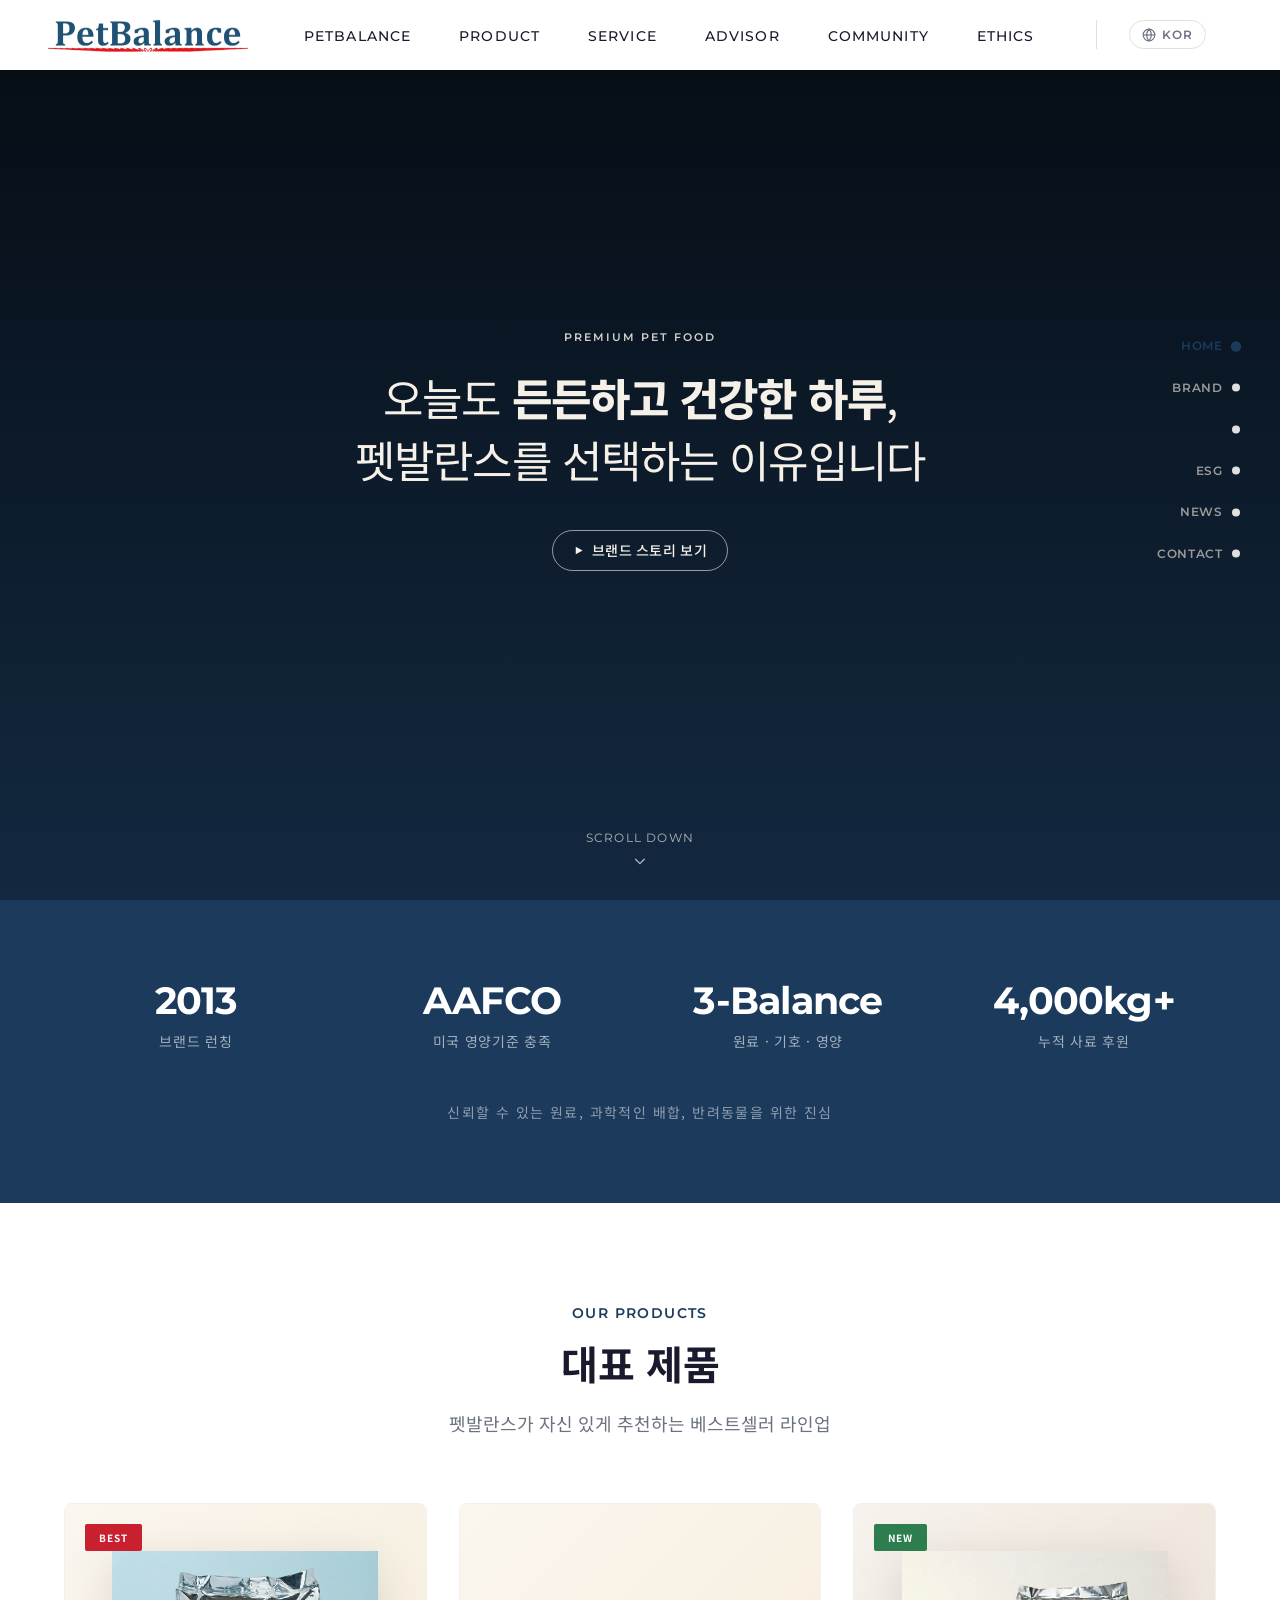
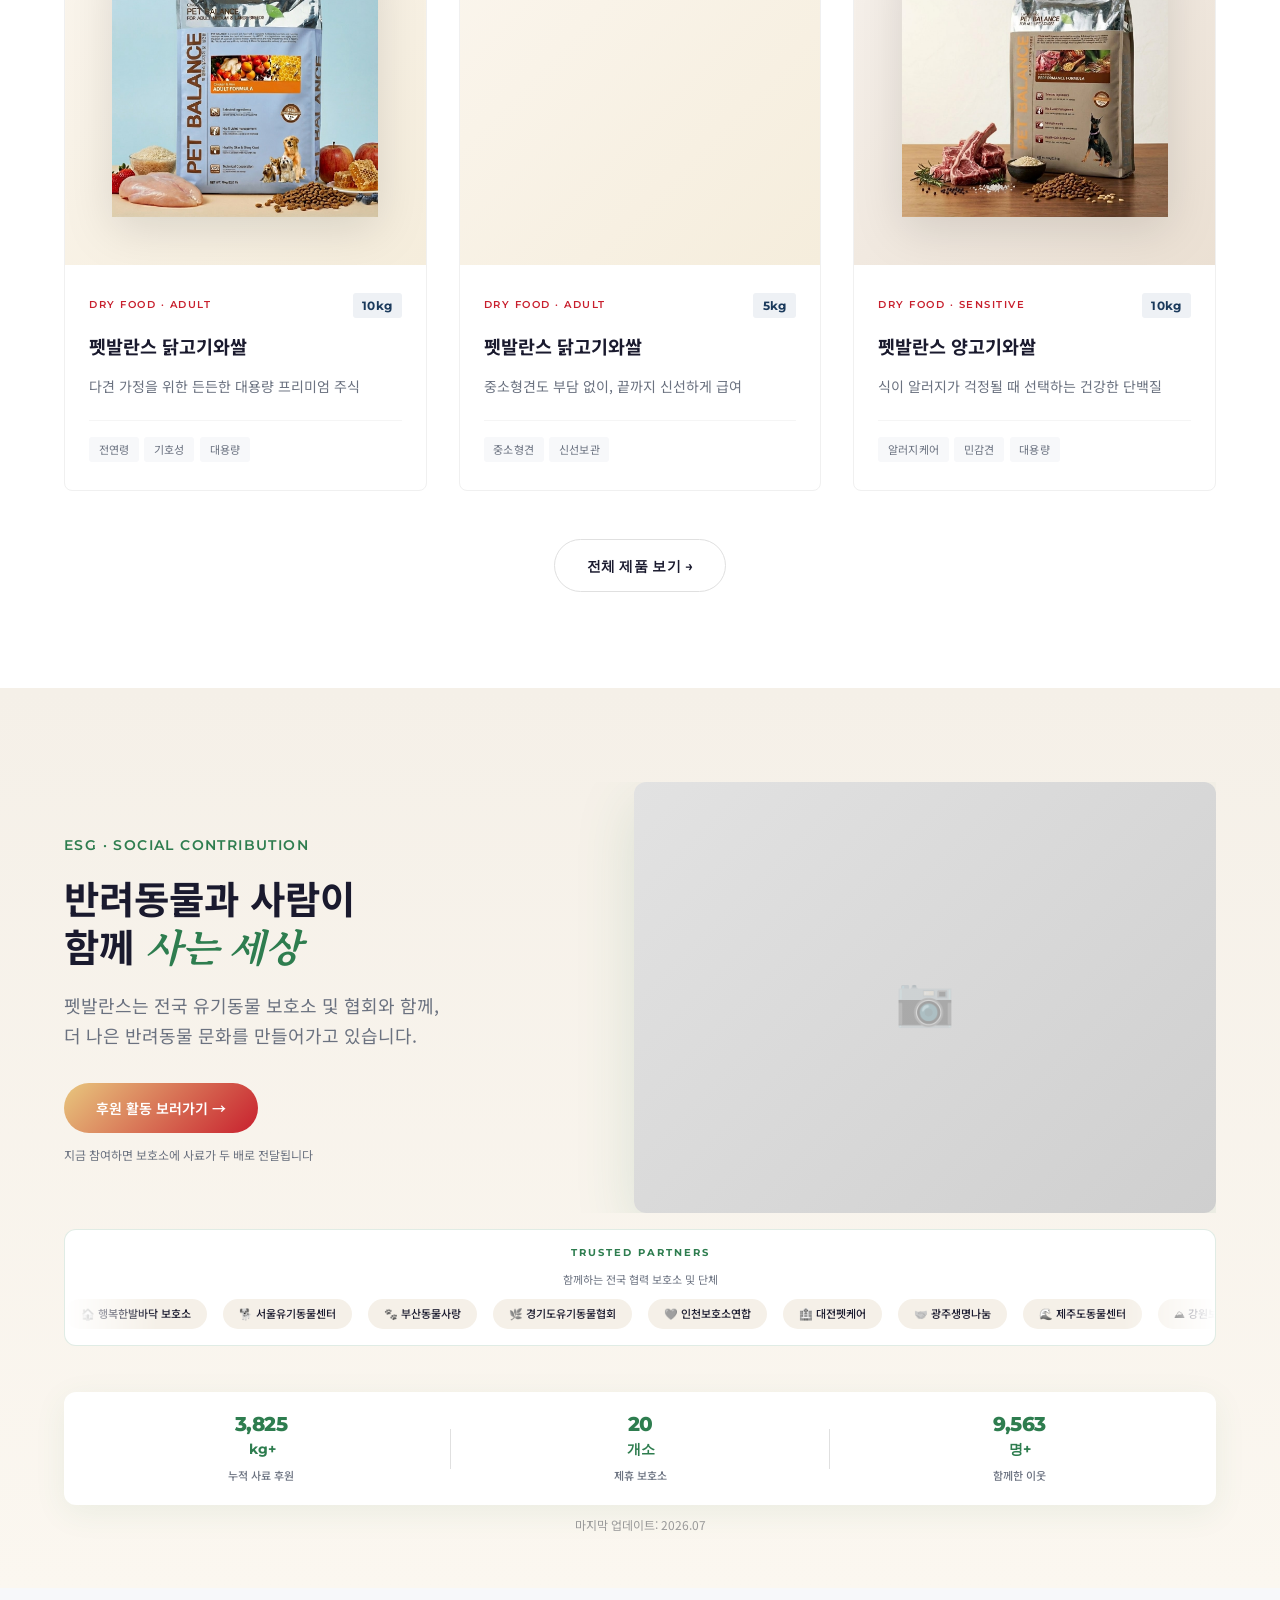
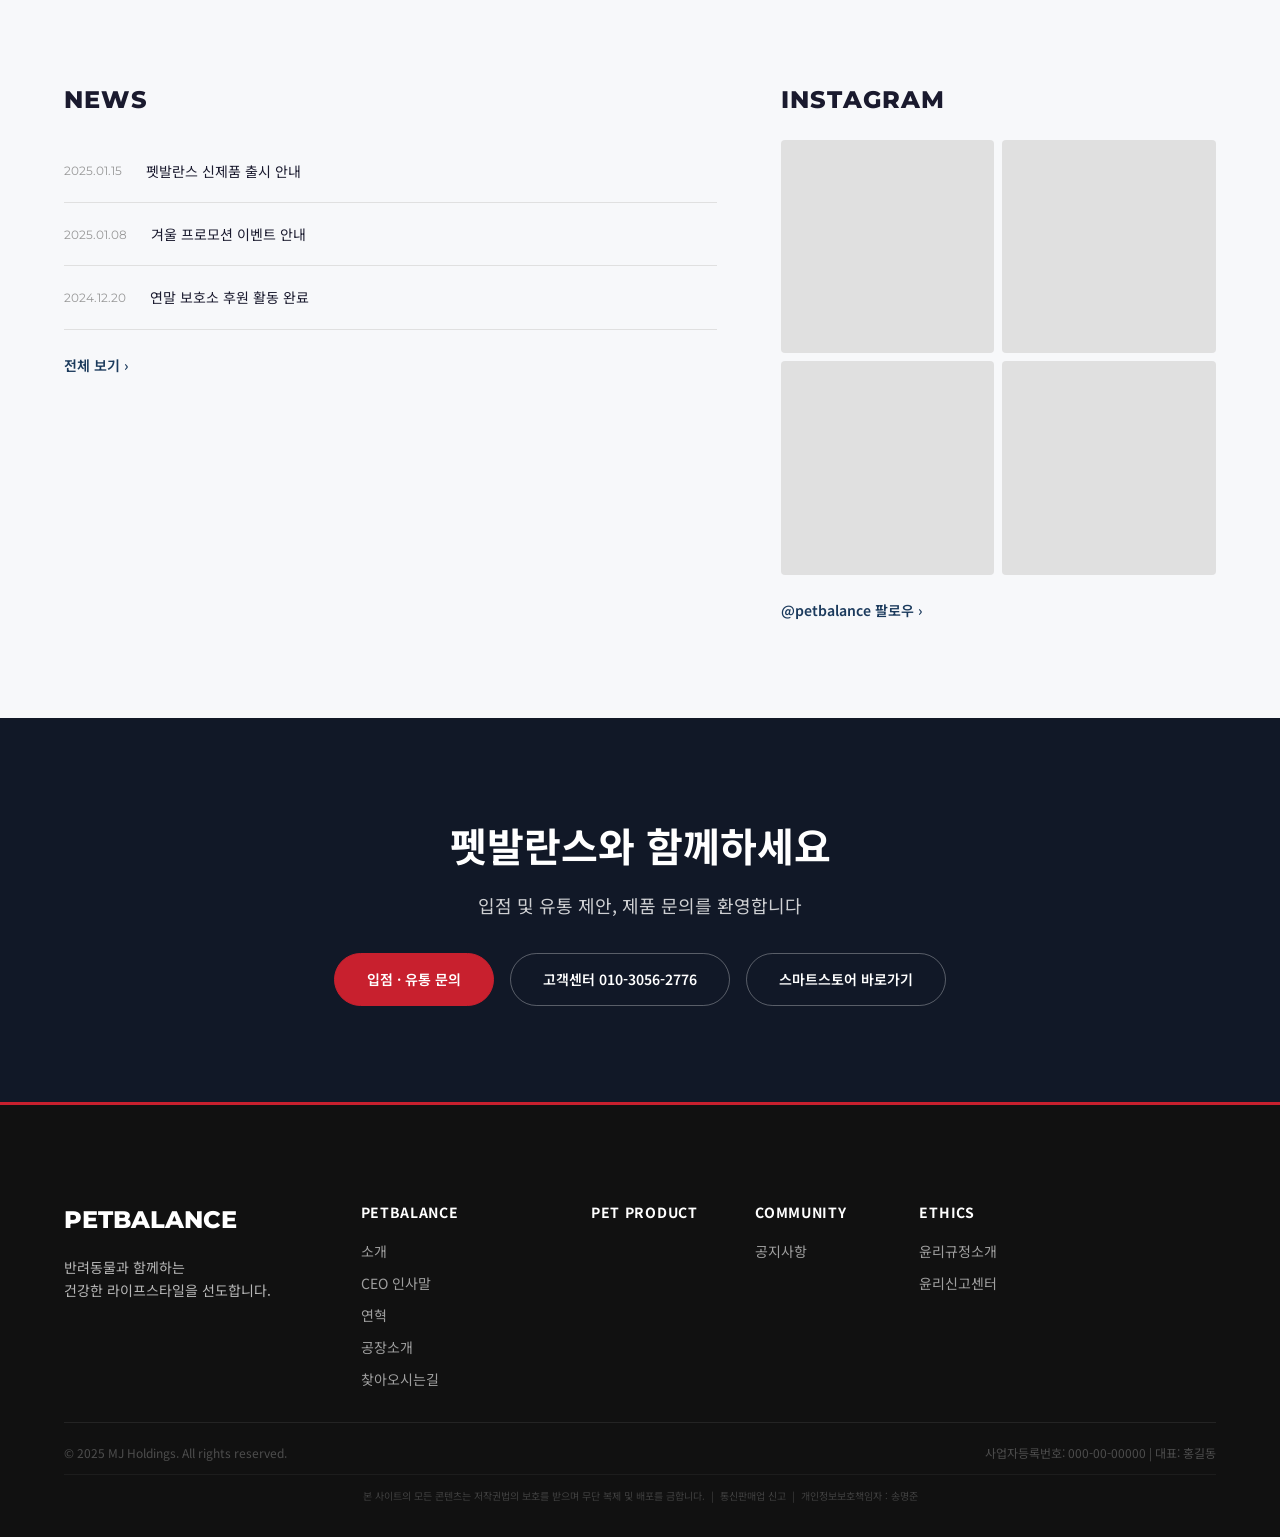
==== commit 85d1bcde: "feat: hero scroll-scrub animation + SERVICE dropdown update with 한그릇 NGO page - Hero: GSAP ScrollTri" ====
--- a/index.html
+++ b/index.html
@@ -45,7 +45,8 @@
         <li class="nav__item">
           <a href="pages/pet-service/" class="nav__link">SERVICE</a>
           <div class="nav__dropdown">
-            <a href="pages/pet-service/" class="nav__dropdown-link">이리온몰</a>
+            <a href="https://smartstore.naver.com/pet_balance" class="nav__dropdown-link" target="_blank" rel="noopener">공식몰</a>
+            <a href="pages/hangeuruth/" class="nav__dropdown-link">한그릇</a>
           </div>
         </li>
         <li class="nav__item">
@@ -159,11 +160,11 @@
     <div class="hero__overlay"></div>
 
     <div class="hero__container">
-      <div class="hero__content">
+      <div class="hero__content hero__copy">
         <span class="hero__eyebrow">PREMIUM PET FOOD</span>
         <h1 class="hero__title">
-          반려동물과 사람의<br>
-          <strong class="hero__title-strong">건강한 균형</strong>을 만들어가는 펫발란스
+          오늘도 <strong class="hero__title-strong">든든하고 건강한 하루</strong>,<br>
+          펫발란스를 선택하는 이유입니다
         </h1>
         <div class="hero__cta">
           <a href="pages/petbalance/about.html" class="hero-btn--ghost">
@@ -476,8 +477,11 @@
   </footer>
 
   <!-- JS -->
+  <script src="https://cdnjs.cloudflare.com/ajax/libs/gsap/3.12.5/gsap.min.js"></script>
+  <script src="https://cdnjs.cloudflare.com/ajax/libs/gsap/3.12.5/ScrollTrigger.min.js"></script>
   <script src="js/nav.js"></script>
   <script src="js/animations.js"></script>
+  <script src="js/hero.js"></script>
 
 </body>
 </html>
--- a/css/sections.css
+++ b/css/sections.css
@@ -27,7 +27,7 @@
   position: absolute;
   inset: 0;
   z-index: 1;
-  background: linear-gradient(180deg, rgba(27,58,92,0.15) 0%, rgba(27,58,92,0.55) 65%, rgba(27,58,92,0.75) 100%);
+  background: linear-gradient(180deg, rgba(27,58,92,0.2) 0%, rgba(27,58,92,0.5) 60%, rgba(27,58,92,0.7) 100%);
 }
 
 .hero__container {
@@ -59,7 +59,7 @@
 
 .hero__title {
   font-family: var(--font-ko);
-  font-size: clamp(1.75rem, 3.5vw, 2.75rem);
+  font-size: clamp(28px, 4vw, 44px);
   font-weight: 400;
   line-height: 1.4;
   letter-spacing: -0.02em;
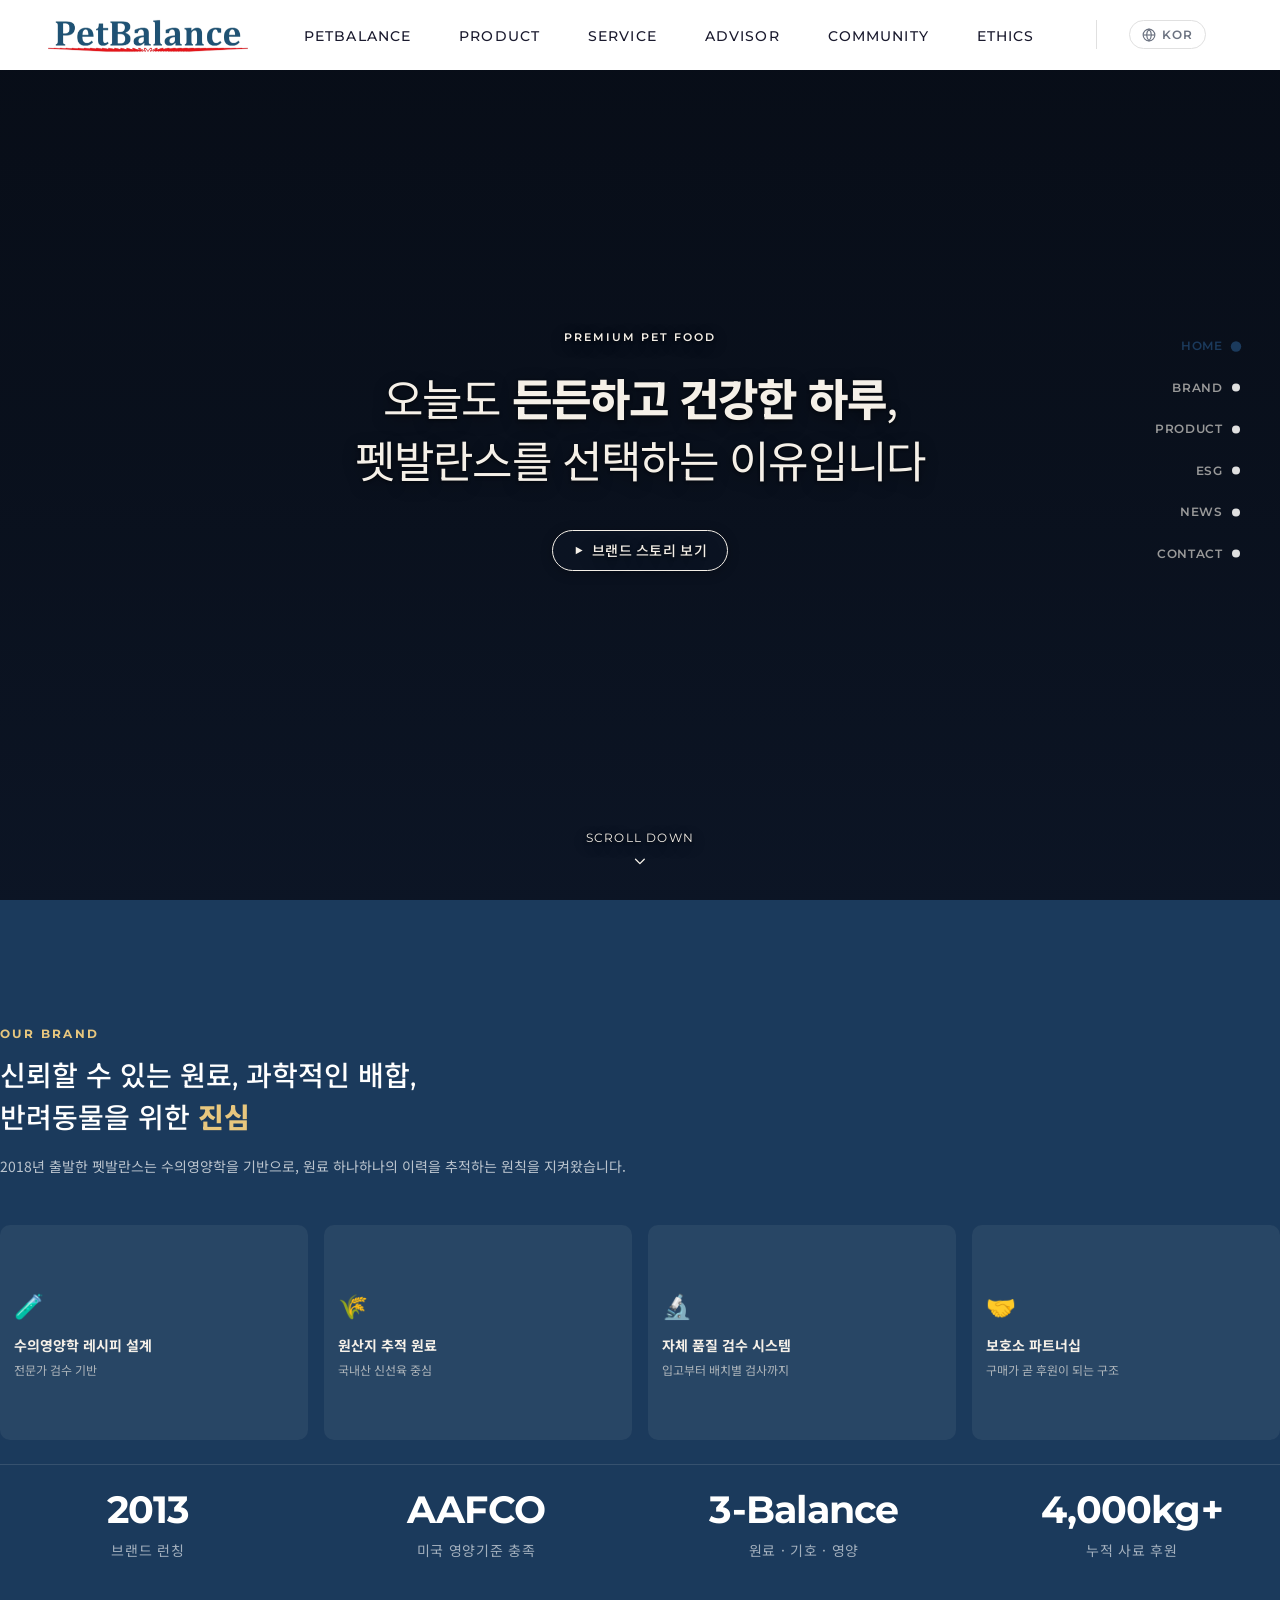
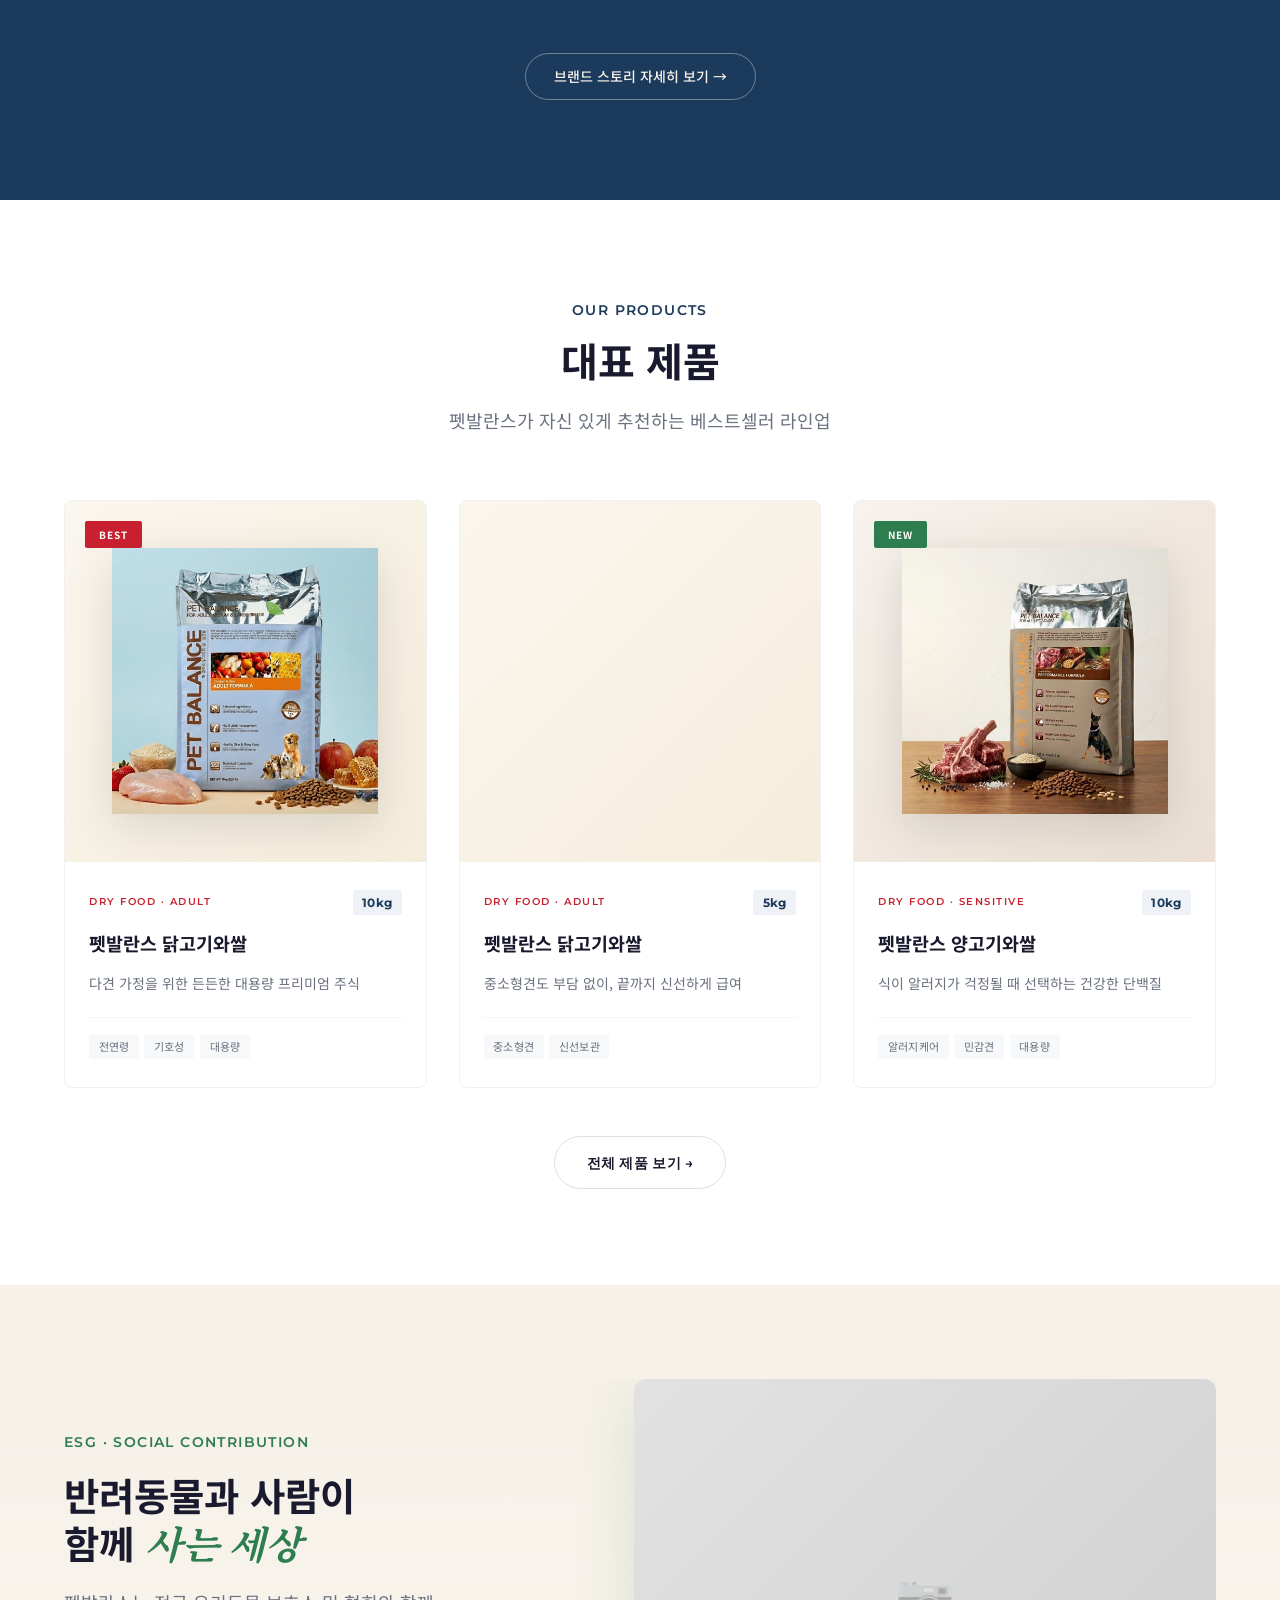
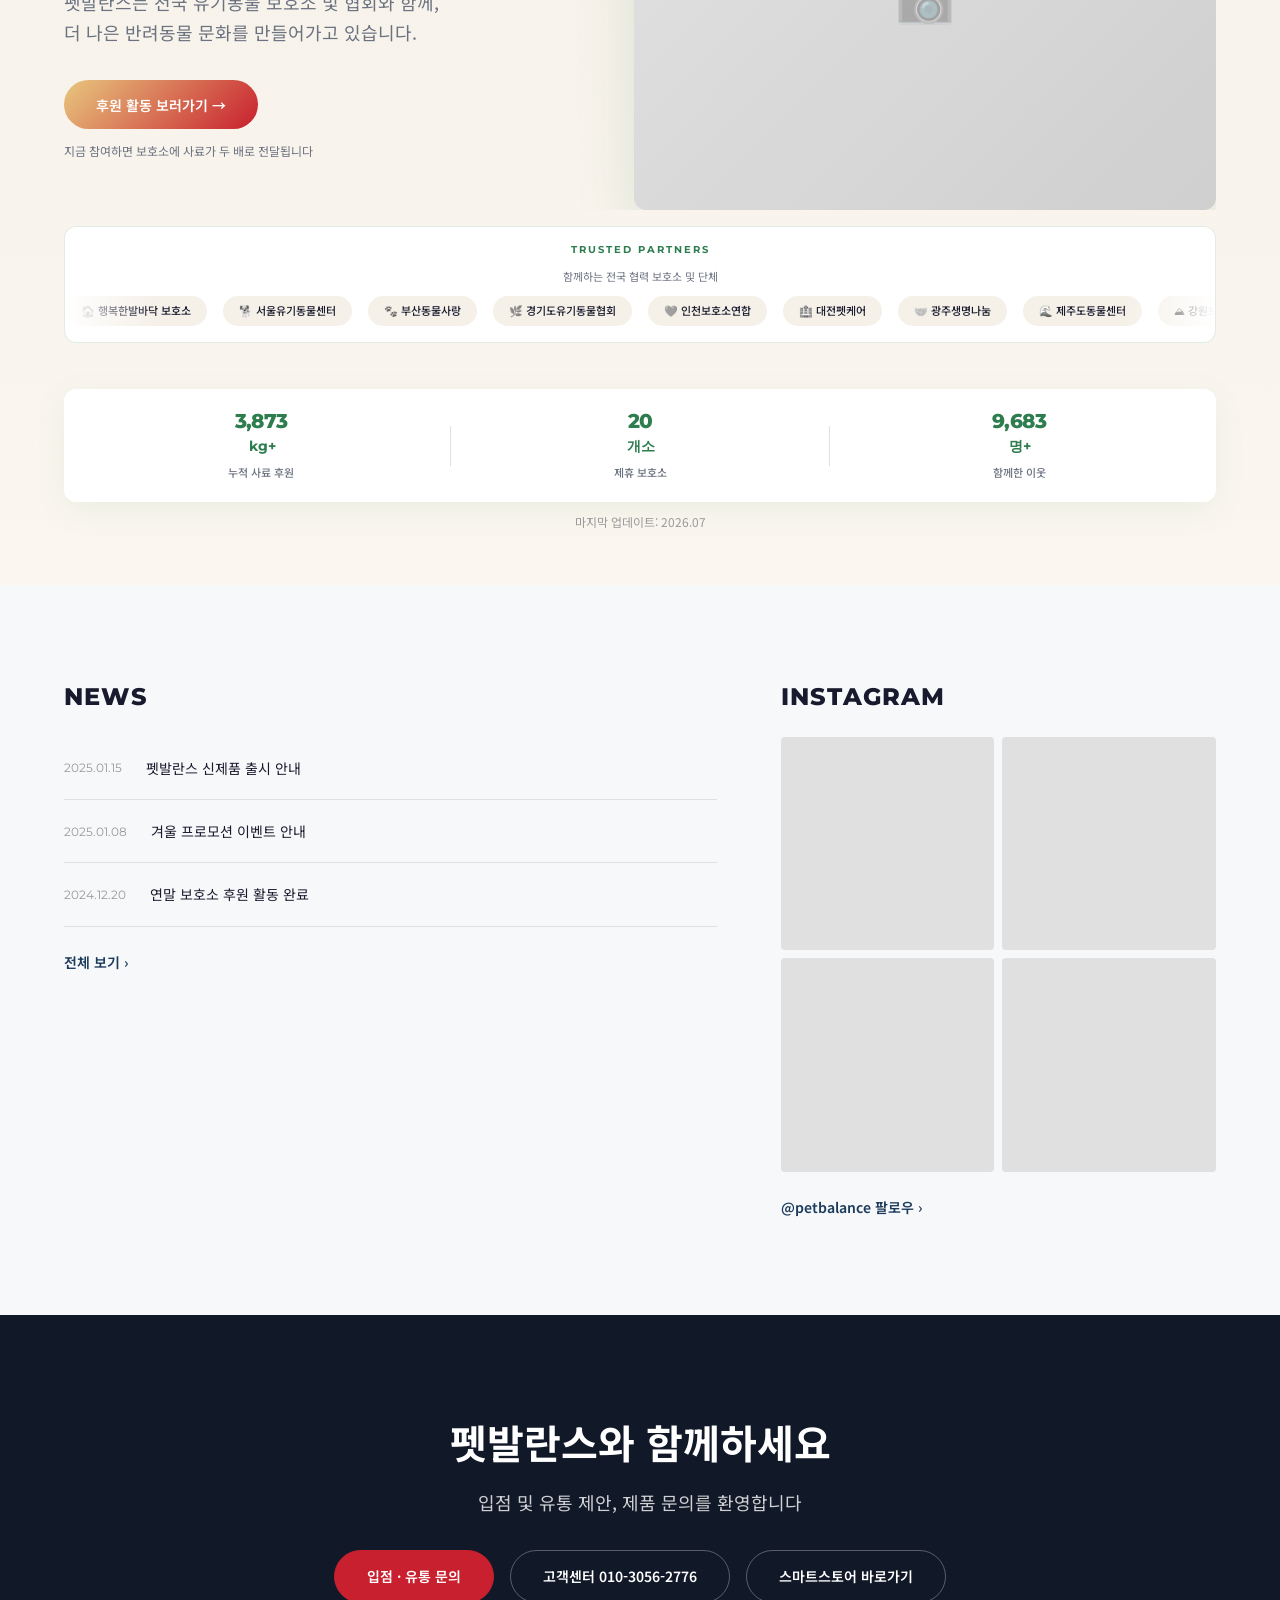
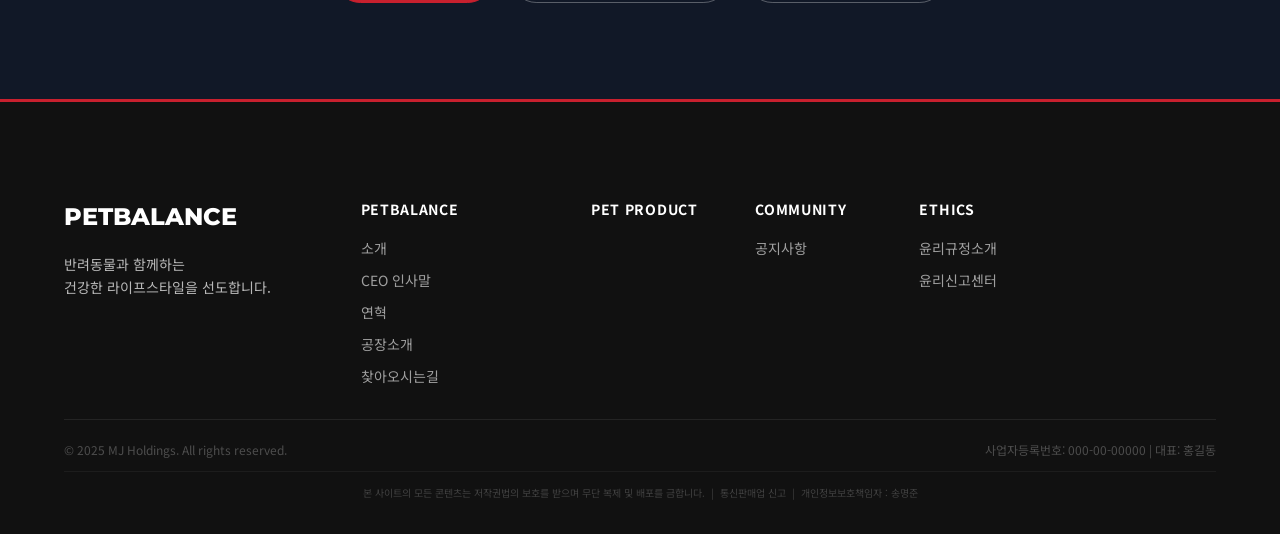
==== commit f22673a5: "feat: expand BRAND section to fullscreen (headline + principle cards + stats + CTA) - Promote existi" ====
--- a/index.html
+++ b/index.html
@@ -189,7 +189,45 @@
        SECTION 2: BRAND STORY (수치 4개)
        ======================================================== -->
   <section class="section-stats" id="brand-story">
-    <div class="container">
+    <div class="container brand-container">
+
+      <!-- ① 헤드라인 존 -->
+      <div class="brand-headline">
+        <span class="brand-eyebrow fade-in">OUR BRAND</span>
+        <h2 class="brand-title fade-up delay-1">
+          신뢰할 수 있는 원료, 과학적인 배합,<br>
+          반려동물을 위한 <strong class="brand-title-accent">진심</strong>
+        </h2>
+        <p class="brand-lead fade-up delay-2">
+          2018년 출발한 펫발란스는 수의영양학을 기반으로, 원료 하나하나의 이력을 추적하는 원칙을 지켜왔습니다.
+        </p>
+      </div>
+
+      <!-- ② 브랜드 원칙 카드 4개 (프로세스/방법 — 하단 스탯과 문구 중복 없음) -->
+      <div class="brand-principle-grid">
+        <div class="brand-principle-card fade-up delay-1">
+          <span class="brand-principle-icon" aria-hidden="true">🧪</span>
+          <div class="brand-principle-title">수의영양학 레시피 설계</div>
+          <div class="brand-principle-desc">전문가 검수 기반</div>
+        </div>
+        <div class="brand-principle-card fade-up delay-2">
+          <span class="brand-principle-icon" aria-hidden="true">🌾</span>
+          <div class="brand-principle-title">원산지 추적 원료</div>
+          <div class="brand-principle-desc">국내산 신선육 중심</div>
+        </div>
+        <div class="brand-principle-card fade-up delay-3">
+          <span class="brand-principle-icon" aria-hidden="true">🔬</span>
+          <div class="brand-principle-title">자체 품질 검수 시스템</div>
+          <div class="brand-principle-desc">입고부터 배치별 검사까지</div>
+        </div>
+        <a href="#esg" class="brand-principle-card brand-principle-card--link fade-up delay-4">
+          <span class="brand-principle-icon" aria-hidden="true">🤝</span>
+          <div class="brand-principle-title">보호소 파트너십</div>
+          <div class="brand-principle-desc">구매가 곧 후원이 되는 구조</div>
+        </a>
+      </div>
+
+      <!-- ③ 마일스톤 스탯 (기존 그대로, 위치만 이동) -->
       <div class="stats-grid">
         <div class="stat-item">
           <div class="stat-number">2013</div>
@@ -208,9 +246,12 @@
           <div class="stat-label">누적 사료 후원</div>
         </div>
       </div>
-      <p class="stats-phrase fade-in delay-5">
-        신뢰할 수 있는 원료, 과학적인 배합, 반려동물을 위한 진심
-      </p>
+
+      <!-- ④ CTA -->
+      <div class="brand-cta">
+        <a href="pages/petbalance/about.html" class="brand-cta-btn fade-up delay-3">브랜드 스토리 자세히 보기 →</a>
+      </div>
+
     </div>
   </section>
 
--- a/css/sections.css
+++ b/css/sections.css
@@ -27,7 +27,7 @@
   position: absolute;
   inset: 0;
   z-index: 1;
-  background: linear-gradient(180deg, rgba(27,58,92,0.2) 0%, rgba(27,58,92,0.5) 60%, rgba(27,58,92,0.7) 100%);
+  background: linear-gradient(180deg, rgba(15,26,46,0.5) 0%, rgba(15,26,46,0.62) 50%, rgba(15,26,46,0.8) 100%);
 }
 
 .hero__container {
@@ -53,7 +53,8 @@
   font-weight: 600;
   letter-spacing: 2px;
   color: var(--cream);
-  opacity: 0.85;
+  opacity: 1;
+  text-shadow: 0 1px 3px rgba(0, 0, 0, 0.6), 0 4px 16px rgba(0, 0, 0, 0.45);
   margin-bottom: 1.25rem;
 }
 
@@ -65,6 +66,7 @@
   letter-spacing: -0.02em;
   word-break: keep-all;
   color: var(--cream);
+  text-shadow: 0 1px 3px rgba(0, 0, 0, 0.6), 0 4px 16px rgba(0, 0, 0, 0.45);
   margin-bottom: 2.5rem;
 }
 
@@ -82,18 +84,21 @@
   align-items: center;
   gap: 0.5rem;
   padding: 8px 20px;
-  border: 1px solid rgba(245, 240, 232, 0.6);
+  border: 1px solid var(--cream);
   border-radius: 24px;
   color: var(--cream);
-  background: transparent;
+  background: rgba(15, 26, 46, 0.25);
+  box-shadow: 0 2px 12px rgba(0, 0, 0, 0.25);
   font-size: var(--size-sm);
   font-weight: 500;
   letter-spacing: 0.02em;
   white-space: nowrap;
+  text-shadow: 0 1px 3px rgba(0, 0, 0, 0.6), 0 4px 16px rgba(0, 0, 0, 0.45);
   transition: var(--transition-base);
 }
 .hero-btn--ghost:hover {
-  background: rgba(245, 240, 232, 0.1);
+  background: rgba(15, 26, 46, 0.4);
+  border-color: var(--cream);
 }
 
 .hero-btn__icon {
@@ -128,7 +133,8 @@
   font-size: var(--size-xs);
   letter-spacing: 0.1em;
   color: var(--cream);
-  opacity: 0.7;
+  opacity: 1;
+  text-shadow: 0 1px 3px rgba(0, 0, 0, 0.6), 0 4px 16px rgba(0, 0, 0, 0.45);
   animation: scrollBounce 2s infinite;
 }
 
@@ -142,19 +148,121 @@
   50% { transform: translate(-50%, 8px); }
 }
 
-/* ---- 2. Brand Story (수치 4개 + 문구) ---- */
+/* ---- 2. Brand Story (헤드라인 / 원칙 카드 4개 / 마일스톤 스탯 4개 / CTA) ---- */
 .section-stats {
+  height: 100vh;
+  padding: var(--nav-height) 0 0;
+  display: flex;
+  overflow: hidden;
   background: #1B3A5C;
   color: white;
-  padding: 5rem 0;
-}
-
+}
+
+.brand-container {
+  display: flex;
+  flex-direction: column;
+  justify-content: center;
+  width: 100%;
+  height: 100%;
+  min-height: 0;
+  padding: 2rem 0;
+  gap: 1.5rem;
+}
+
+/* ① 헤드라인 존 */
+.brand-headline {
+  flex: 0 0 26%;
+  min-height: 0;
+  display: flex;
+  flex-direction: column;
+  justify-content: center;
+}
+
+.brand-eyebrow {
+  display: block;
+  font-family: var(--font-en);
+  font-size: var(--size-xs);
+  font-weight: 700;
+  letter-spacing: 0.2em;
+  color: #E8C77E;
+  margin-bottom: 0.75rem;
+}
+
+.brand-title {
+  font-size: clamp(20px, 3vw, 28px);
+  font-weight: 500;
+  line-height: 1.5;
+  color: white;
+  max-width: 720px;
+  word-break: keep-all;
+  margin-bottom: 1rem;
+}
+
+.brand-title-accent {
+  font-weight: 800;
+  color: #E8C77E;
+}
+
+.brand-lead {
+  font-size: var(--size-sm);
+  color: rgba(255,255,255,0.7);
+  line-height: 1.7;
+  max-width: 640px;
+  word-break: keep-all;
+}
+
+/* ② 브랜드 원칙 카드 4개 */
+.brand-principle-grid {
+  flex: 0 0 28%;
+  min-height: 0;
+  display: grid;
+  grid-template-columns: repeat(4, 1fr);
+  gap: 1rem;
+}
+
+.brand-principle-card {
+  display: flex;
+  flex-direction: column;
+  justify-content: center;
+  background: rgba(245, 240, 232, 0.06);
+  border-radius: 10px;
+  padding: 14px;
+  color: var(--cream);
+  transition: var(--transition-base);
+}
+
+a.brand-principle-card:hover,
+a.brand-principle-card:focus-visible {
+  background: rgba(245, 240, 232, 0.12);
+  transform: translateY(-2px);
+}
+
+.brand-principle-icon {
+  font-size: 1.5rem;
+  margin-bottom: 0.6rem;
+}
+
+.brand-principle-title {
+  font-size: var(--size-sm);
+  font-weight: 700;
+  margin-bottom: 0.3rem;
+}
+
+.brand-principle-desc {
+  font-size: var(--size-xs);
+  color: rgba(245, 240, 232, 0.65);
+  line-height: 1.5;
+}
+
+/* ③ 마일스톤 스탯 (기존 스타일 그대로, 위치만 이동 + 상단 구분선) */
 .stats-grid {
+  flex: 0 0 auto;
   display: grid;
   grid-template-columns: repeat(4, 1fr);
   gap: 2rem;
   text-align: center;
-  margin-bottom: 3rem;
+  border-top: 1px solid rgba(245, 240, 232, 0.12);
+  padding-top: 1.5rem;
 }
 
 .stat-number {
@@ -173,11 +281,30 @@
   letter-spacing: 0.05em;
 }
 
-.stats-phrase {
-  text-align: center;
-  color: rgba(255,255,255,0.5);
-  font-size: var(--size-sm);
-  letter-spacing: 0.1em;
+/* ④ CTA */
+.brand-cta {
+  flex: 1;
+  min-height: 0;
+  display: flex;
+  align-items: center;
+  justify-content: center;
+}
+
+.brand-cta-btn {
+  display: inline-flex;
+  align-items: center;
+  gap: 0.5rem;
+  padding: 0.7rem 1.75rem;
+  border: 1px solid rgba(245, 240, 232, 0.4);
+  border-radius: 9999px;
+  color: var(--cream);
+  font-size: var(--size-sm);
+  font-weight: 500;
+  transition: var(--transition-base);
+}
+.brand-cta-btn:hover {
+  background: rgba(245, 240, 232, 0.08);
+  border-color: rgba(245, 240, 232, 0.7);
 }
 
 /* ---- 3. Pet Product (3열 카드) ---- */
@@ -778,6 +905,10 @@
     grid-template-columns: repeat(2, 1fr);
   }
 
+  .brand-principle-grid {
+    grid-template-columns: repeat(2, 1fr);
+  }
+
   .section-esg {
     height: auto;
     padding: calc(var(--nav-height) + 3rem) 5% 3rem;
@@ -826,6 +957,32 @@
 
   .business-grid {
     grid-template-columns: 1fr;
+  }
+
+  .section-stats {
+    height: auto;
+    padding: calc(var(--nav-height) + 3rem) 0 3rem;
+    overflow: visible;
+  }
+
+  .brand-container {
+    height: auto;
+    gap: 2rem;
+  }
+
+  .brand-headline,
+  .brand-principle-grid,
+  .stats-grid,
+  .brand-cta {
+    flex: none;
+  }
+
+  .brand-title {
+    font-size: clamp(18px, 5vw, 22px);
+  }
+
+  .brand-principle-card {
+    padding: 12px;
   }
 
   .esg-impact {
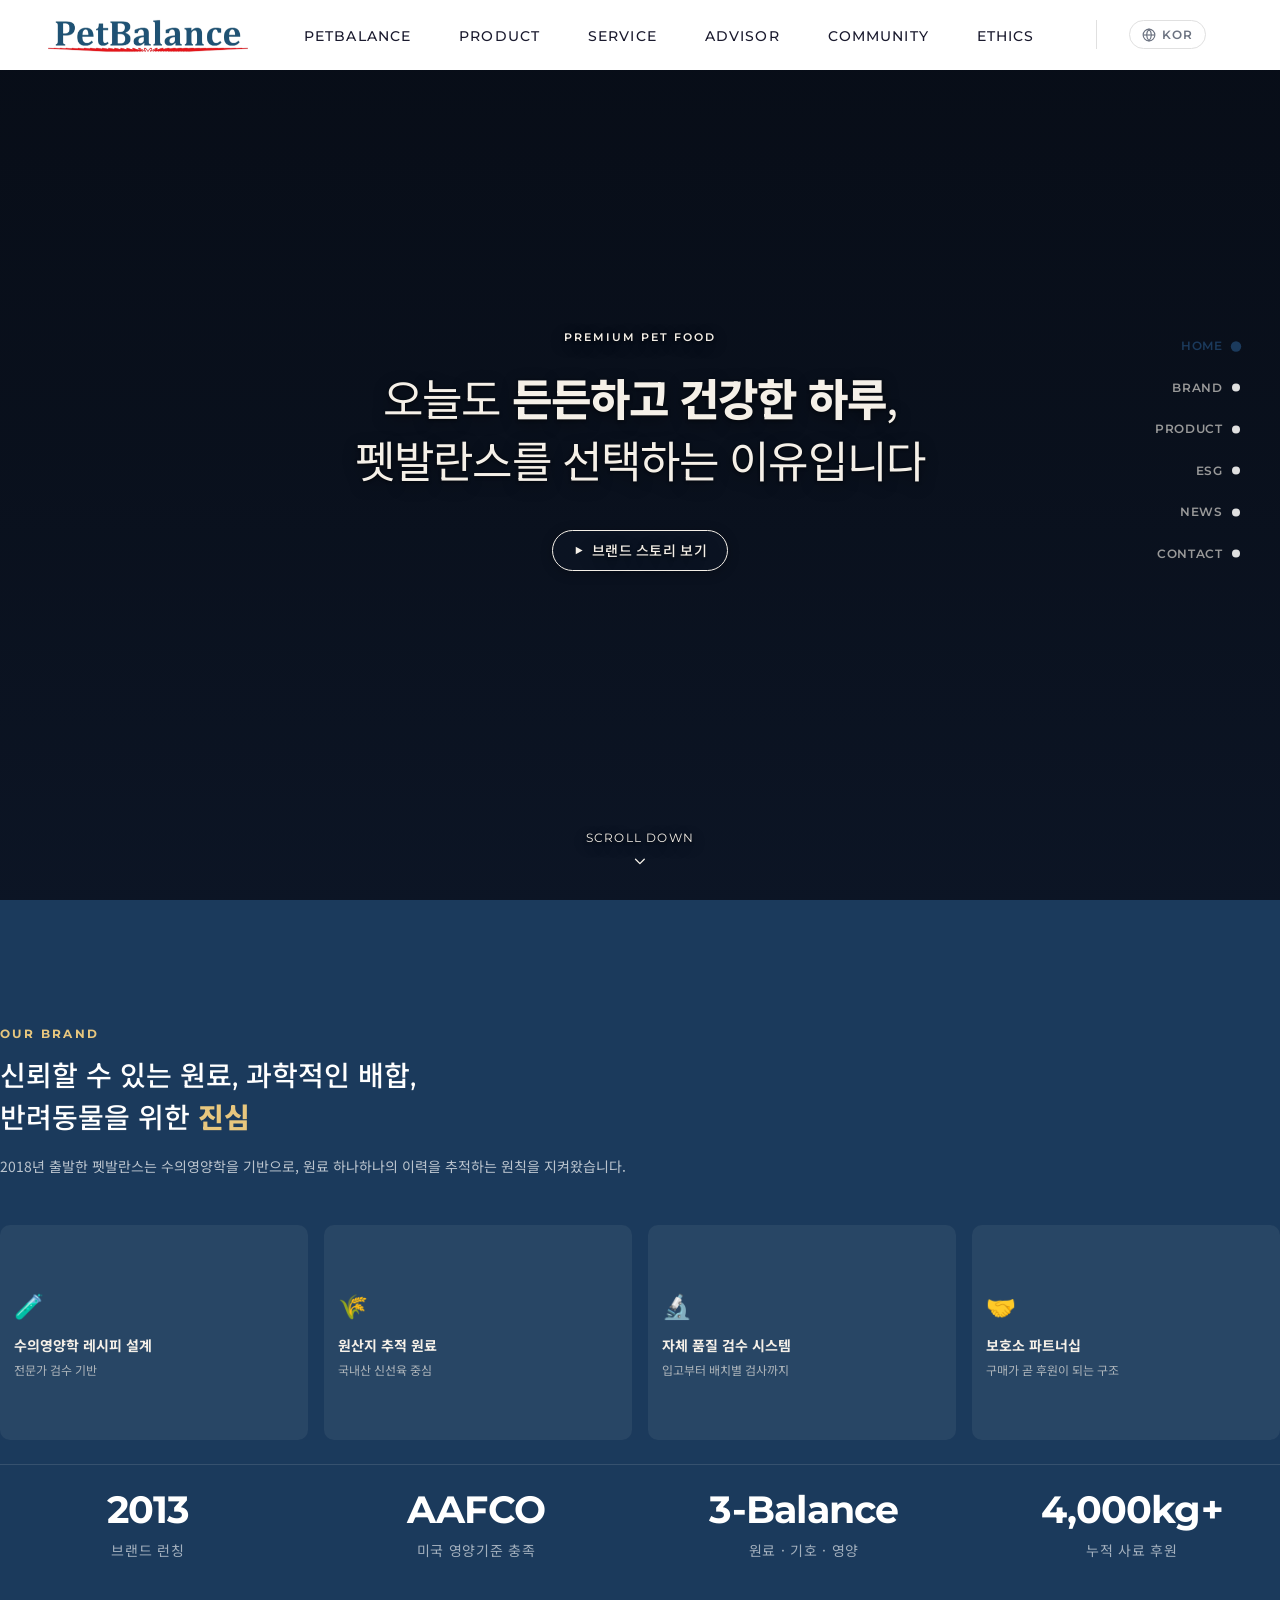
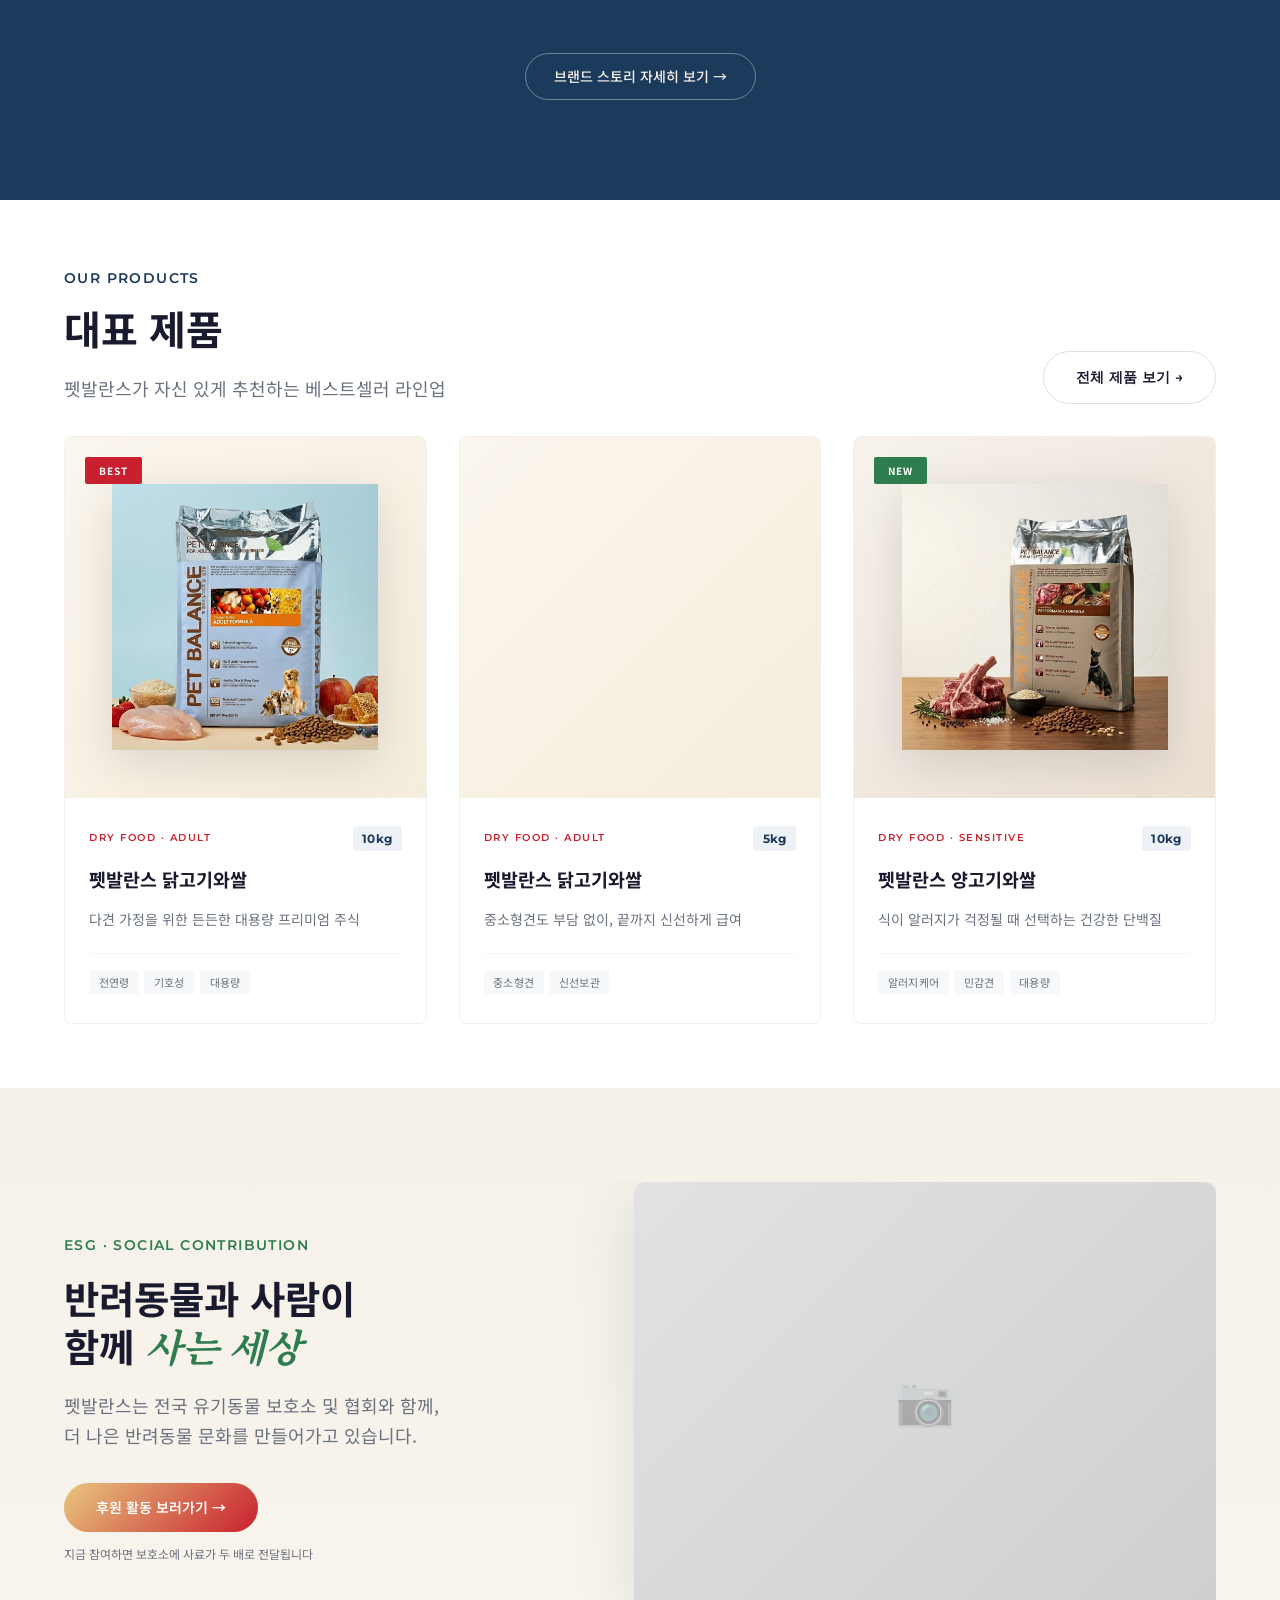
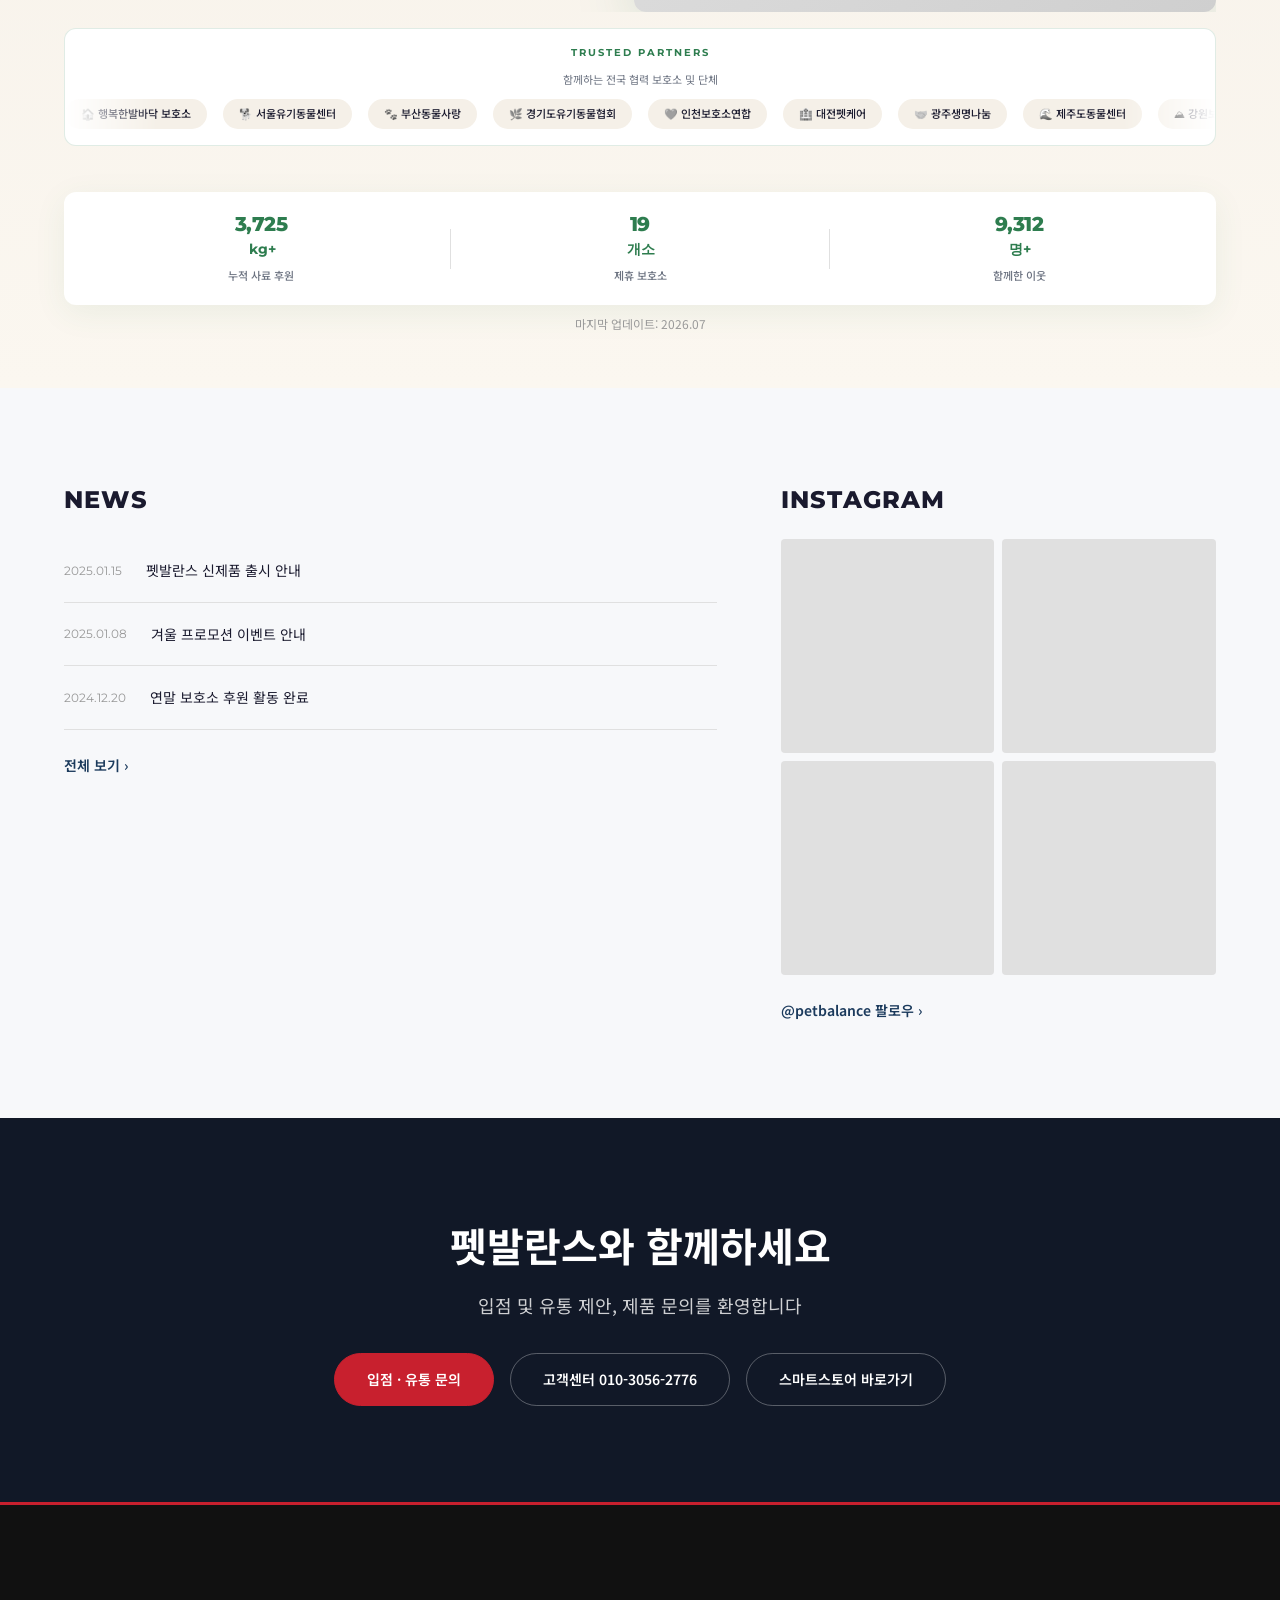
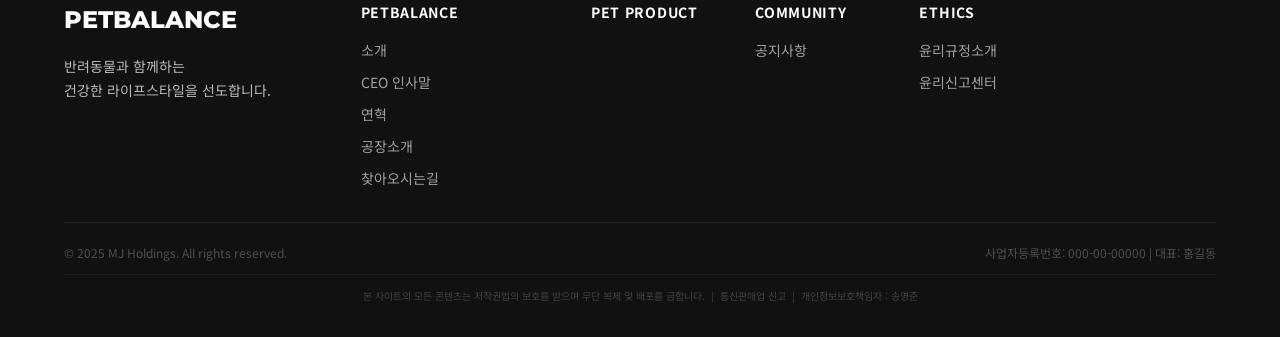
==== commit 7749764f: "fix: move PRODUCT "전체 제품 보기" button to section header, fits 1440/1920 without scroll - Reposition bu" ====
--- a/index.html
+++ b/index.html
@@ -260,12 +260,17 @@
        ======================================================== -->
   <section class="section section-product" id="product">
     <div class="container">
-      <div class="section-header">
-        <span class="eyebrow fade-in">Our Products</span>
-        <h2 class="section-title fade-up delay-1">대표 제품</h2>
-        <p class="section-desc fade-up delay-2">
-          펫발란스가 자신 있게 추천하는 베스트셀러 라인업
-        </p>
+      <div class="section-header section-header--split">
+        <div class="section-header__text">
+          <span class="eyebrow fade-in">Our Products</span>
+          <h2 class="section-title fade-up delay-1">대표 제품</h2>
+          <p class="section-desc fade-up delay-2">
+            펫발란스가 자신 있게 추천하는 베스트셀러 라인업
+          </p>
+        </div>
+        <a href="pages/pet-product/" class="btn btn-outline section-header__cta fade-up delay-2">
+          전체 제품 보기 →
+        </a>
       </div>
 
       <div class="business-grid">
@@ -334,12 +339,6 @@
           </div>
         </a>
 
-      </div>
-
-      <div style="text-align:center; margin-top: 3rem;">
-        <a href="pages/pet-product/" class="btn btn-outline">
-          전체 제품 보기 →
-        </a>
       </div>
     </div>
   </section>
--- a/css/sections.css
+++ b/css/sections.css
@@ -309,8 +309,25 @@
 
 /* ---- 3. Pet Product (3열 카드) ---- */
 .section-product {
-  padding: var(--space-xl) 0;
+  padding: var(--space-lg) 0;
   background: var(--color-white);
+}
+
+/* 헤더(타이틀 블록)와 "전체 제품 보기" 버튼을 같은 줄에 배치 —
+   .section-header는 index.html에서 이 섹션에만 쓰이므로 안전하게 오버라이드.
+   margin-bottom도 축소해 1440px 기준 카드 3개 + 버튼이 스크롤 없이 한 화면에 들어오도록 함 */
+.section-header--split {
+  display: flex;
+  justify-content: space-between;
+  align-items: flex-end;
+  gap: 2rem;
+  text-align: left;
+  max-width: none;
+  margin: 0 0 2rem;
+}
+
+.section-header__cta {
+  flex-shrink: 0;
 }
 
 .business-grid {
@@ -905,6 +922,12 @@
     grid-template-columns: repeat(2, 1fr);
   }
 
+  .section-header--split {
+    flex-direction: column;
+    align-items: flex-start;
+    gap: 1.25rem;
+  }
+
   .brand-principle-grid {
     grid-template-columns: repeat(2, 1fr);
   }
@@ -957,6 +980,11 @@
 
   .business-grid {
     grid-template-columns: 1fr;
+  }
+
+  .section-header--split {
+    text-align: center;
+    align-items: center;
   }
 
   .section-stats {
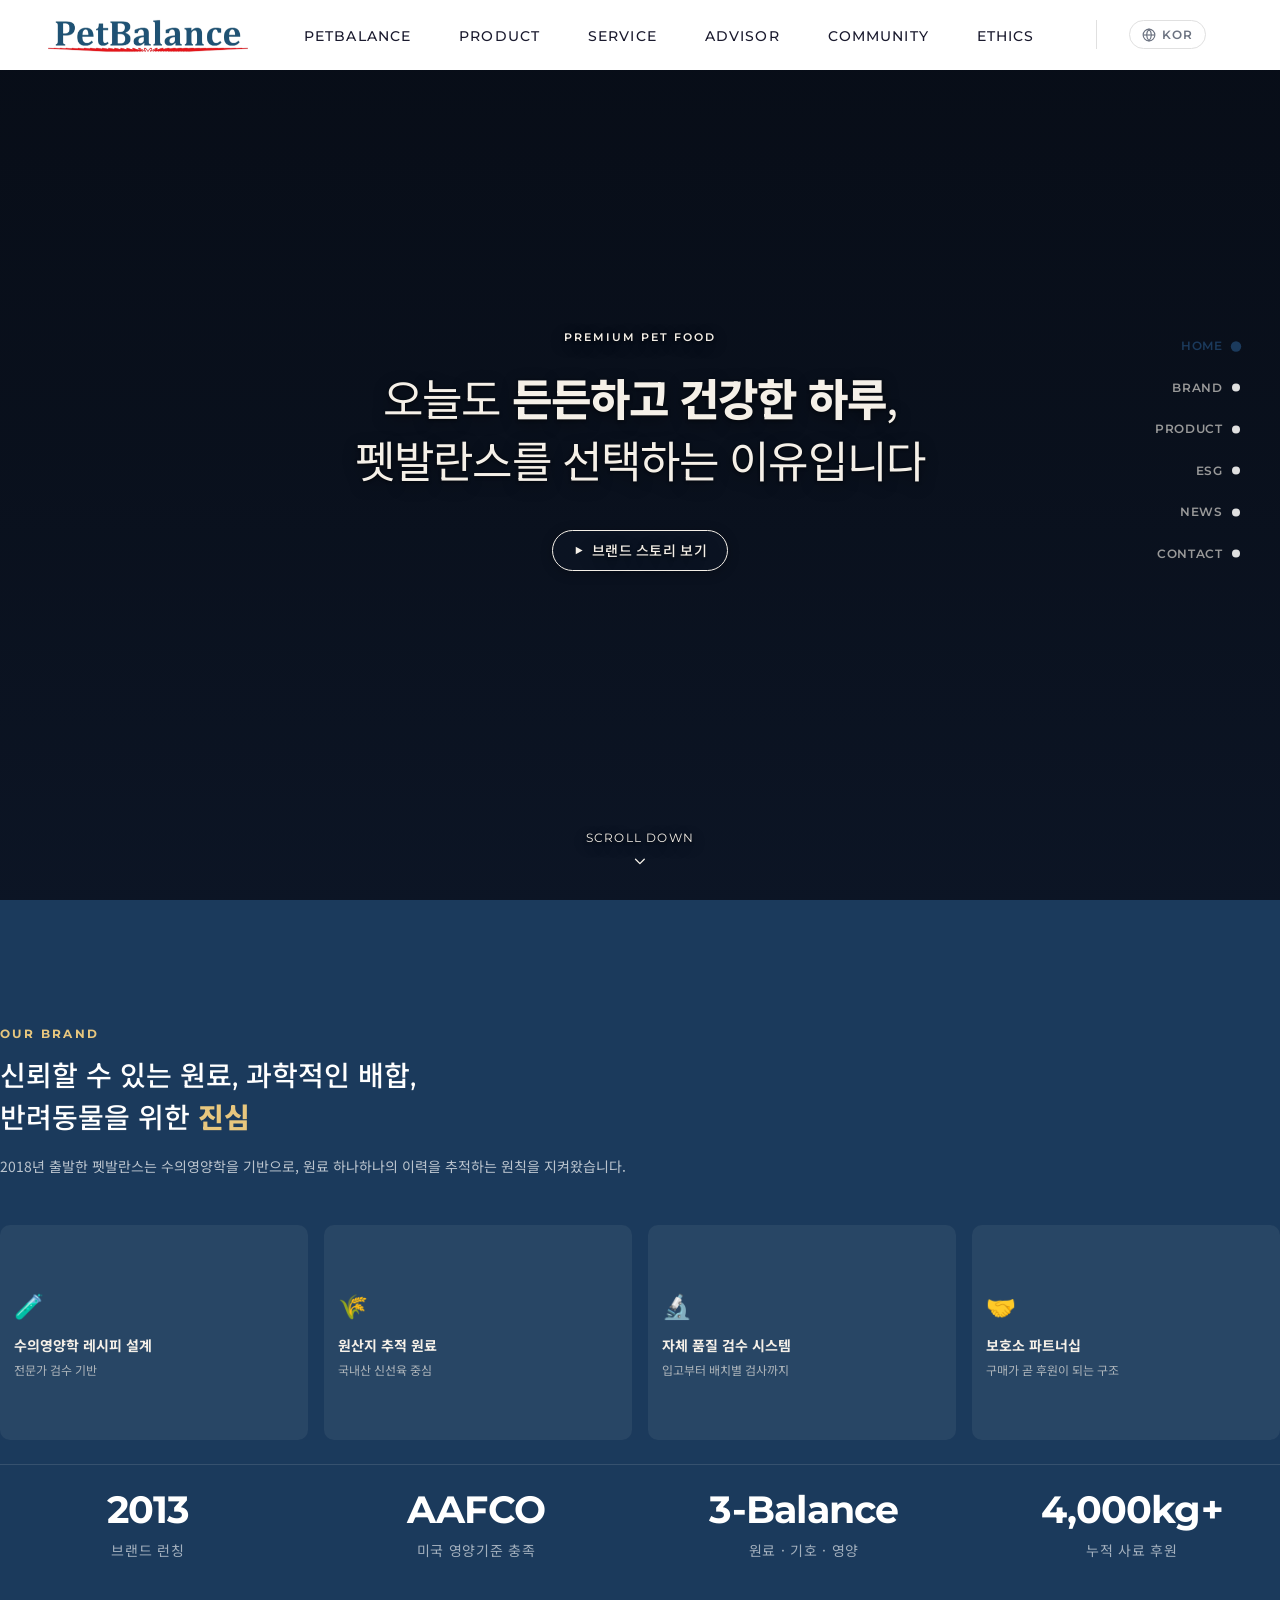
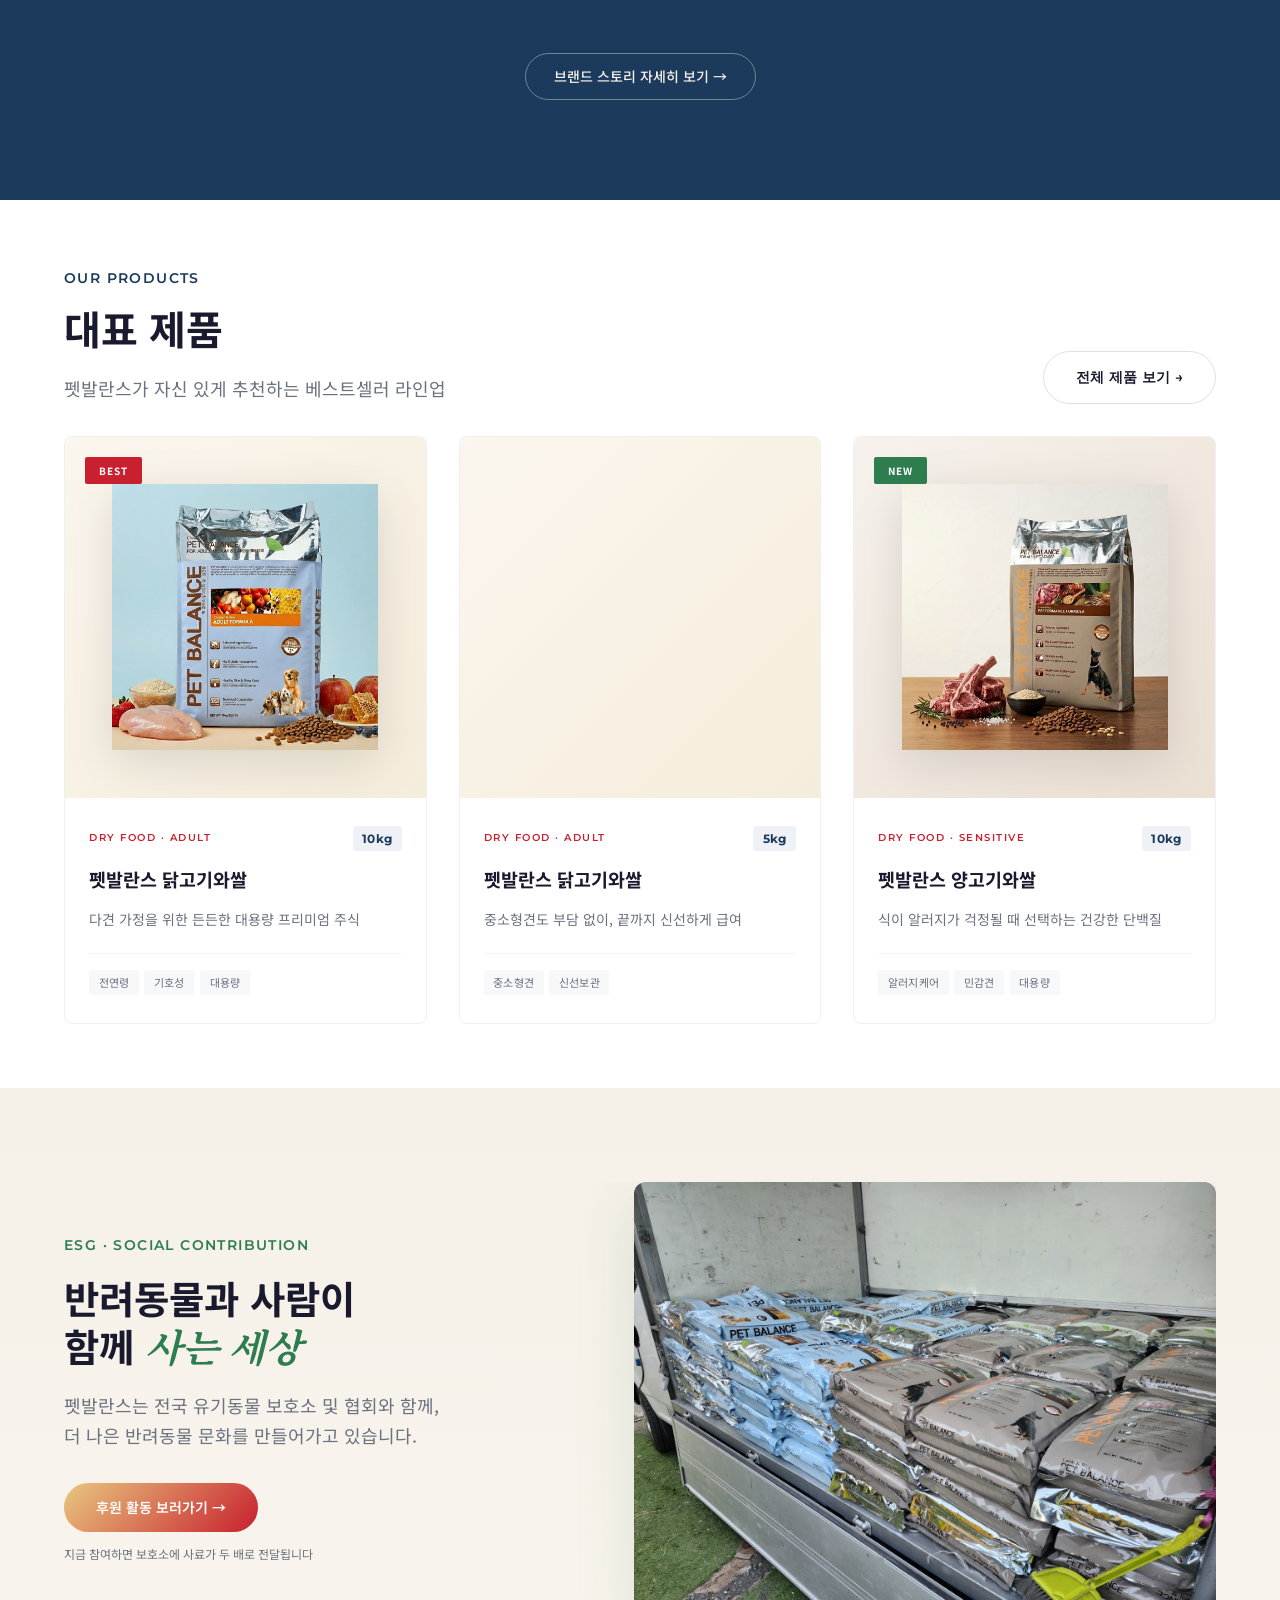
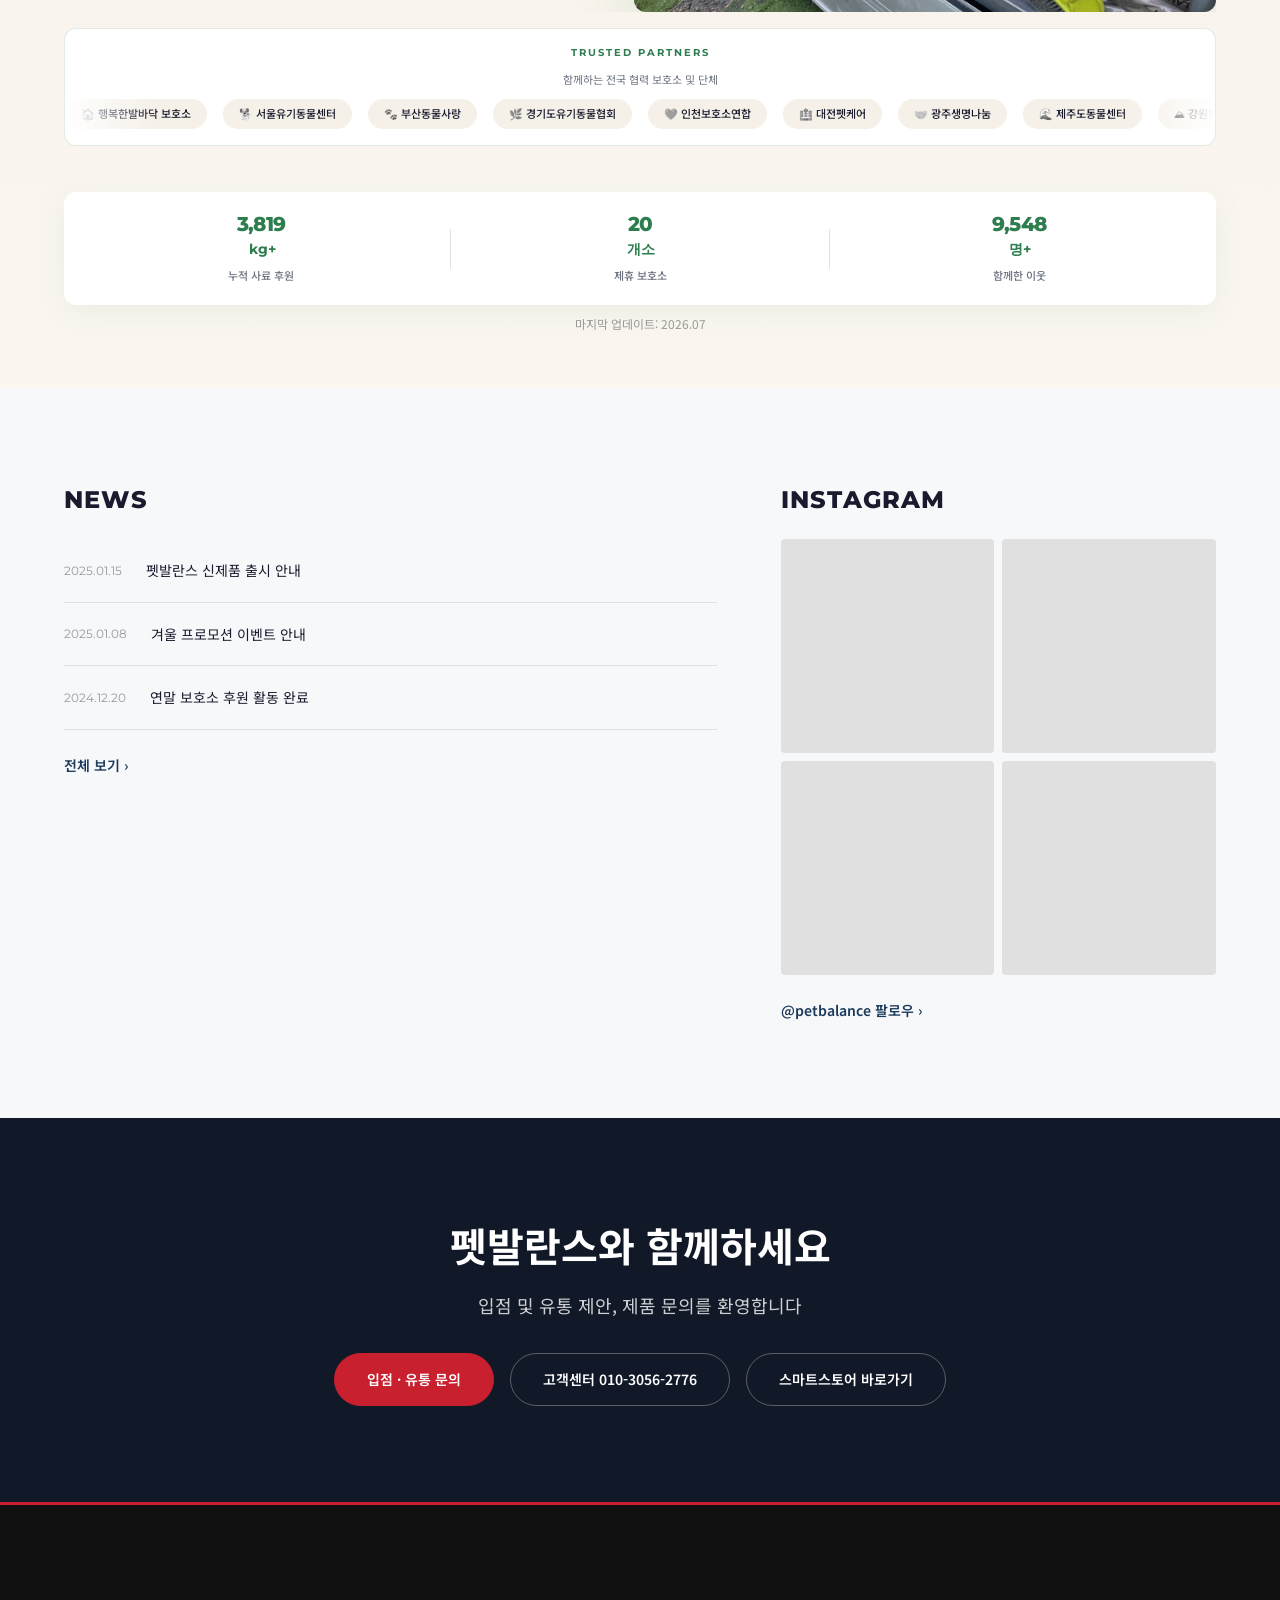
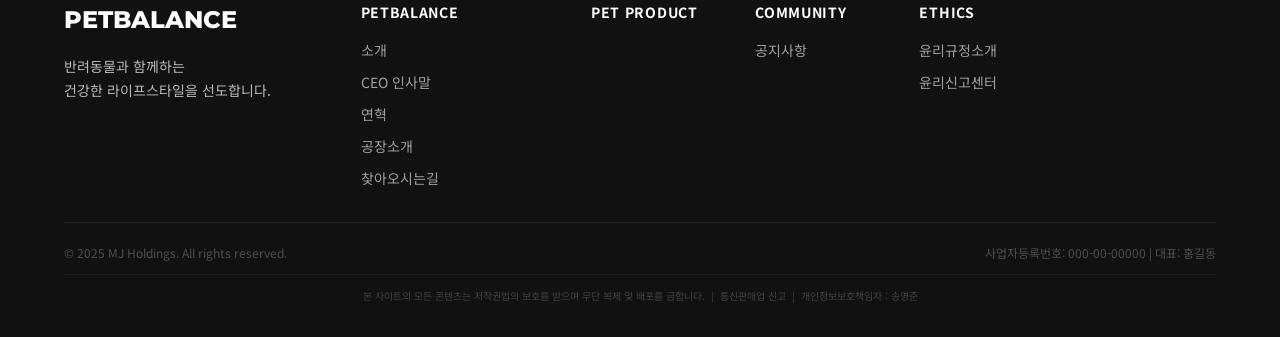
==== commit bf46c56b: "feat: ESG hero image → auto-fading photo slideshow Replace the single hero placeholder with a 5-phot" ====
--- a/index.html
+++ b/index.html
@@ -367,9 +367,13 @@
           </a>
           <span class="esg-hero__cta-note fade-up delay-3">지금 참여하면 보호소에 사료가 두 배로 전달됩니다</span>
         </div>
-        <!-- 실제 후원 현장 사진 확보 시 아래 img src만 교체하면 적용됨 -->
-        <div class="esg-hero__image fade-in delay-2">
-          <img src="assets/images/esg-hero.jpg" alt="펫발란스 보호소 후원 현장" loading="lazy" onerror="this.style.display='none'">
+        <!-- 후원 현장 사진 슬라이드쇼 (assets/images/esg/ 폴더 기준, 4.5초 간격 크로스페이드) -->
+        <div class="esg-hero__image esg-hero__slideshow fade-in delay-2" aria-label="후원 활동 사진">
+          <img src="assets/images/esg/KakaoTalk_20260719_014417006_01.jpg" class="esg-slide active" alt="펫발란스 보호소 후원 현장 1" loading="eager" onerror="this.style.display='none'">
+          <img src="assets/images/esg/KakaoTalk_20260719_014417006_04.jpg" class="esg-slide" alt="펫발란스 보호소 후원 현장 2" loading="lazy" onerror="this.style.display='none'">
+          <img src="assets/images/esg/KakaoTalk_20260719_014417006_11.jpg" class="esg-slide" alt="펫발란스 보호소 후원 현장 3" loading="lazy" onerror="this.style.display='none'">
+          <img src="assets/images/esg/KakaoTalk_20260719_014417006_12.jpg" class="esg-slide" alt="펫발란스 보호소 후원 현장 4" loading="lazy" onerror="this.style.display='none'">
+          <img src="assets/images/esg/KakaoTalk_20260719_014417006_17.jpg" class="esg-slide" alt="펫발란스 보호소 후원 현장 5" loading="lazy" onerror="this.style.display='none'">
           <div class="esg-hero__placeholder" aria-hidden="true">📷</div>
         </div>
       </div>
--- a/css/sections.css
+++ b/css/sections.css
@@ -44,6 +44,13 @@
 .hero__content {
   max-width: 100%;
   text-align: center;
+}
+
+/* 스크롤 스크러빙 애니메이션과 무관하게 타이틀/CTA는 항상 선명하게 고정 */
+.hero__copy,
+.hero__eyebrow,
+.hero__cta {
+  opacity: 1 !important;
 }
 
 .hero__eyebrow {
@@ -479,12 +486,19 @@
   box-shadow: 0 20px 60px rgba(46, 125, 79, 0.15);
 }
 
-.esg-hero__image img {
+.esg-slide {
+  position: absolute;
+  inset: 0;
   width: 100%;
   height: 100%;
   object-fit: cover;
-  position: relative;
   z-index: 1;
+  opacity: 0;
+  transition: opacity 1.2s ease-in-out;
+}
+
+.esg-slide.active {
+  opacity: 1;
   animation: esgKenBurns 20s linear infinite alternate;
 }
 
@@ -502,6 +516,13 @@
 @keyframes esgKenBurns {
   from { transform: scale(1); }
   to { transform: scale(1.05); }
+}
+
+@media (prefers-reduced-motion: reduce) {
+  .esg-slide {
+    transition: none;
+    animation: none !important;
+  }
 }
 
 /* ② 파트너 무한 스크롤 */
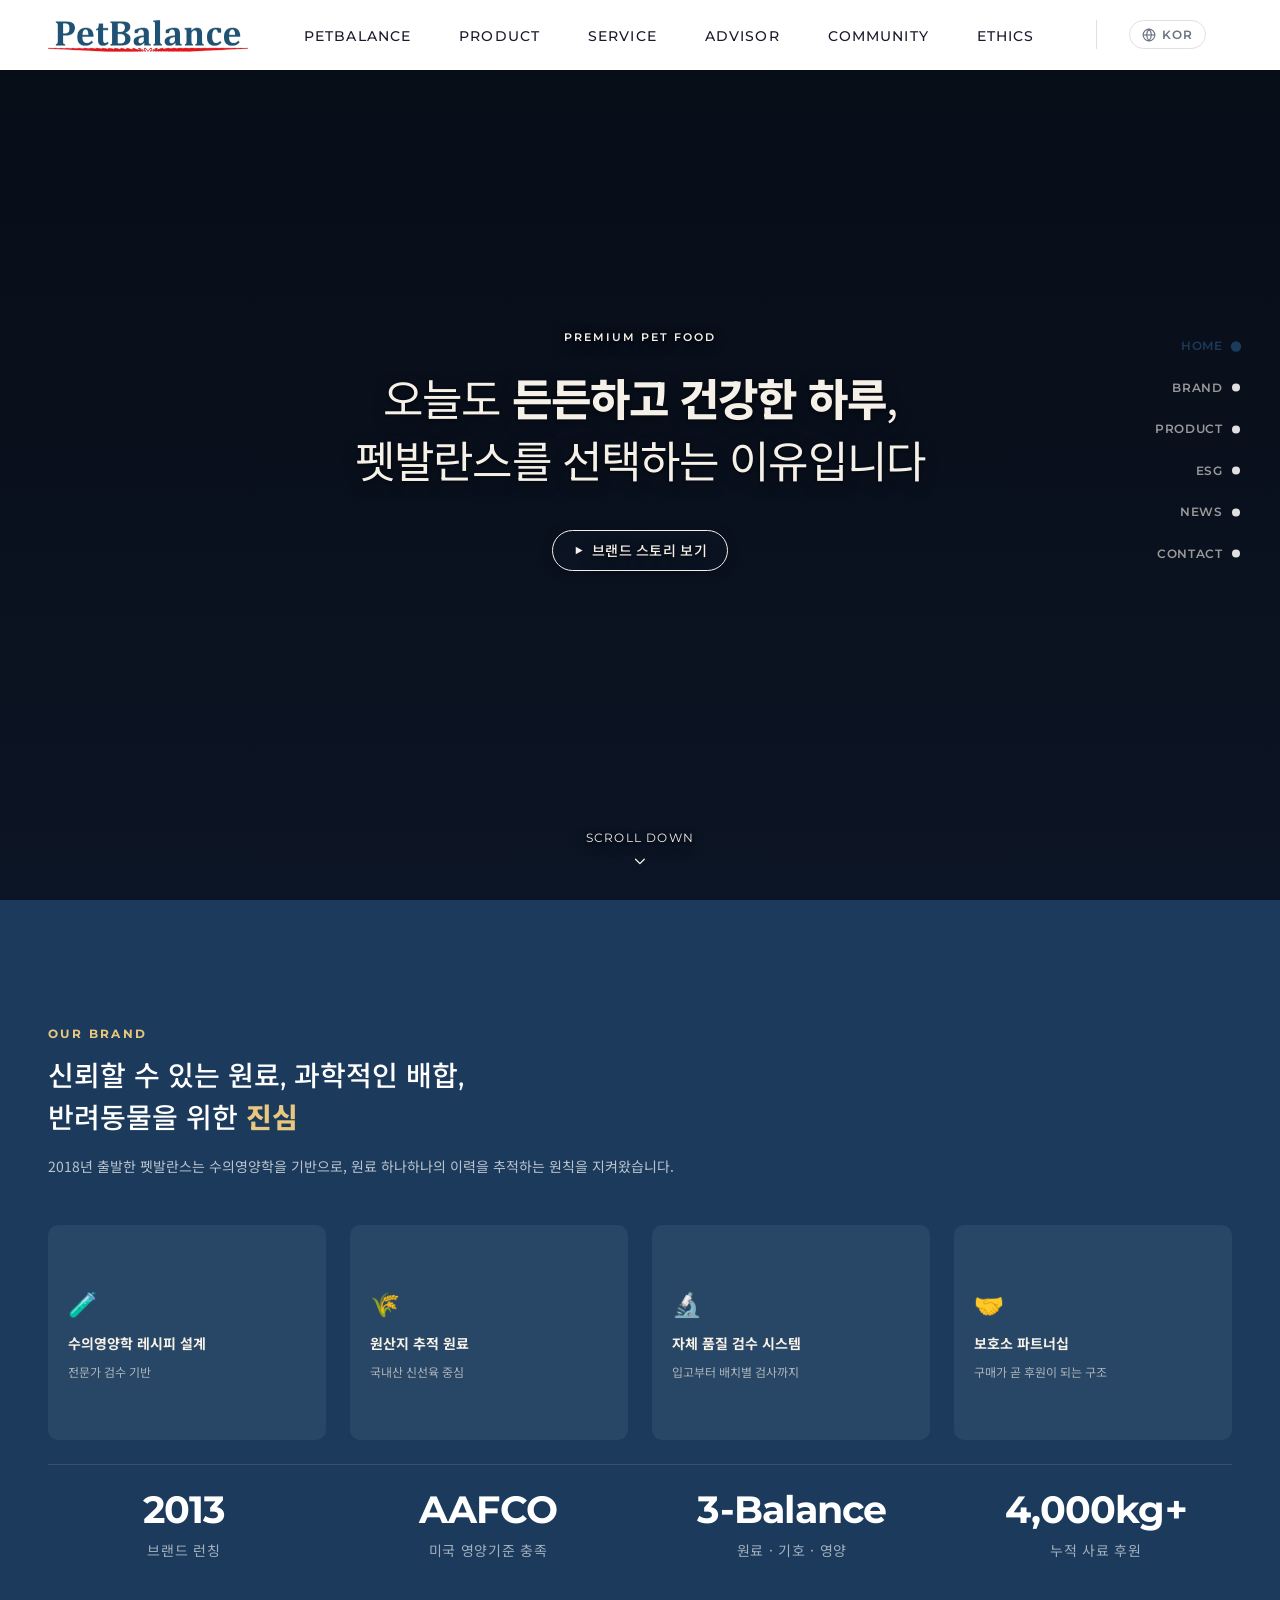
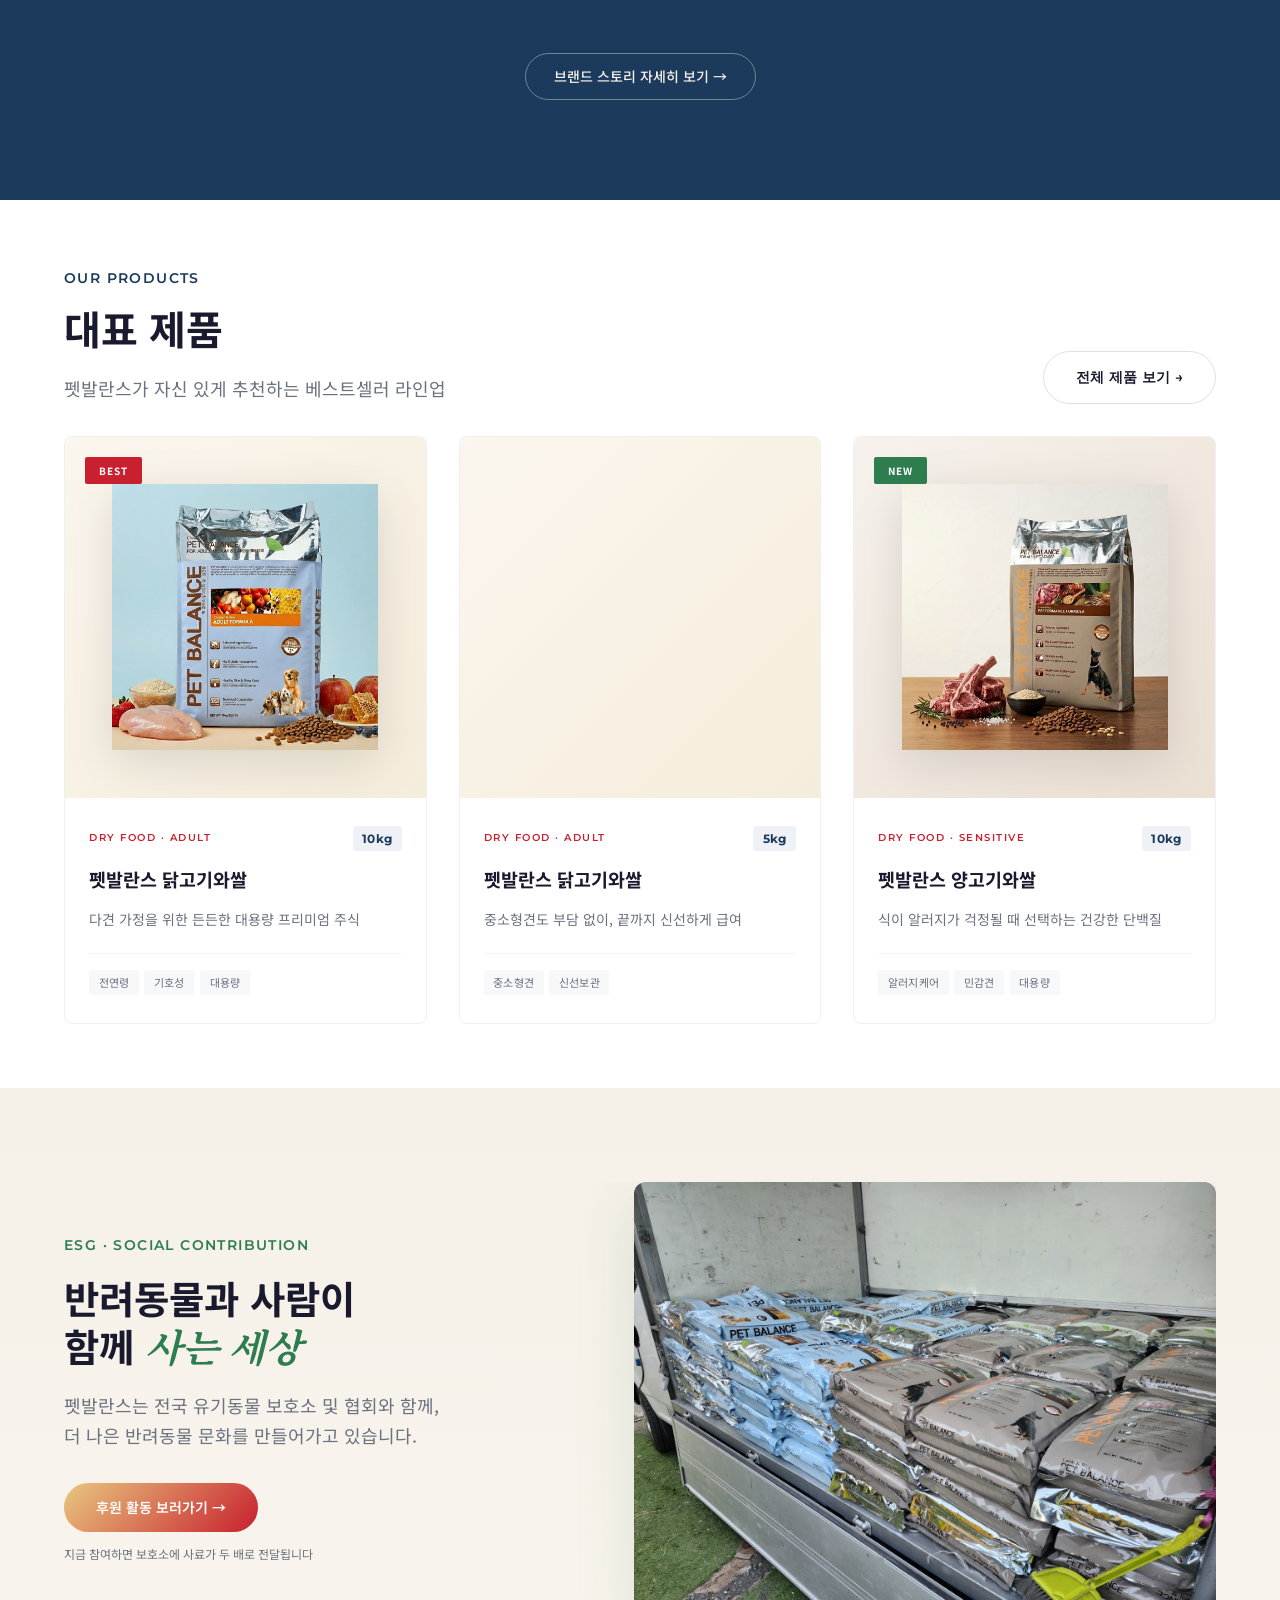
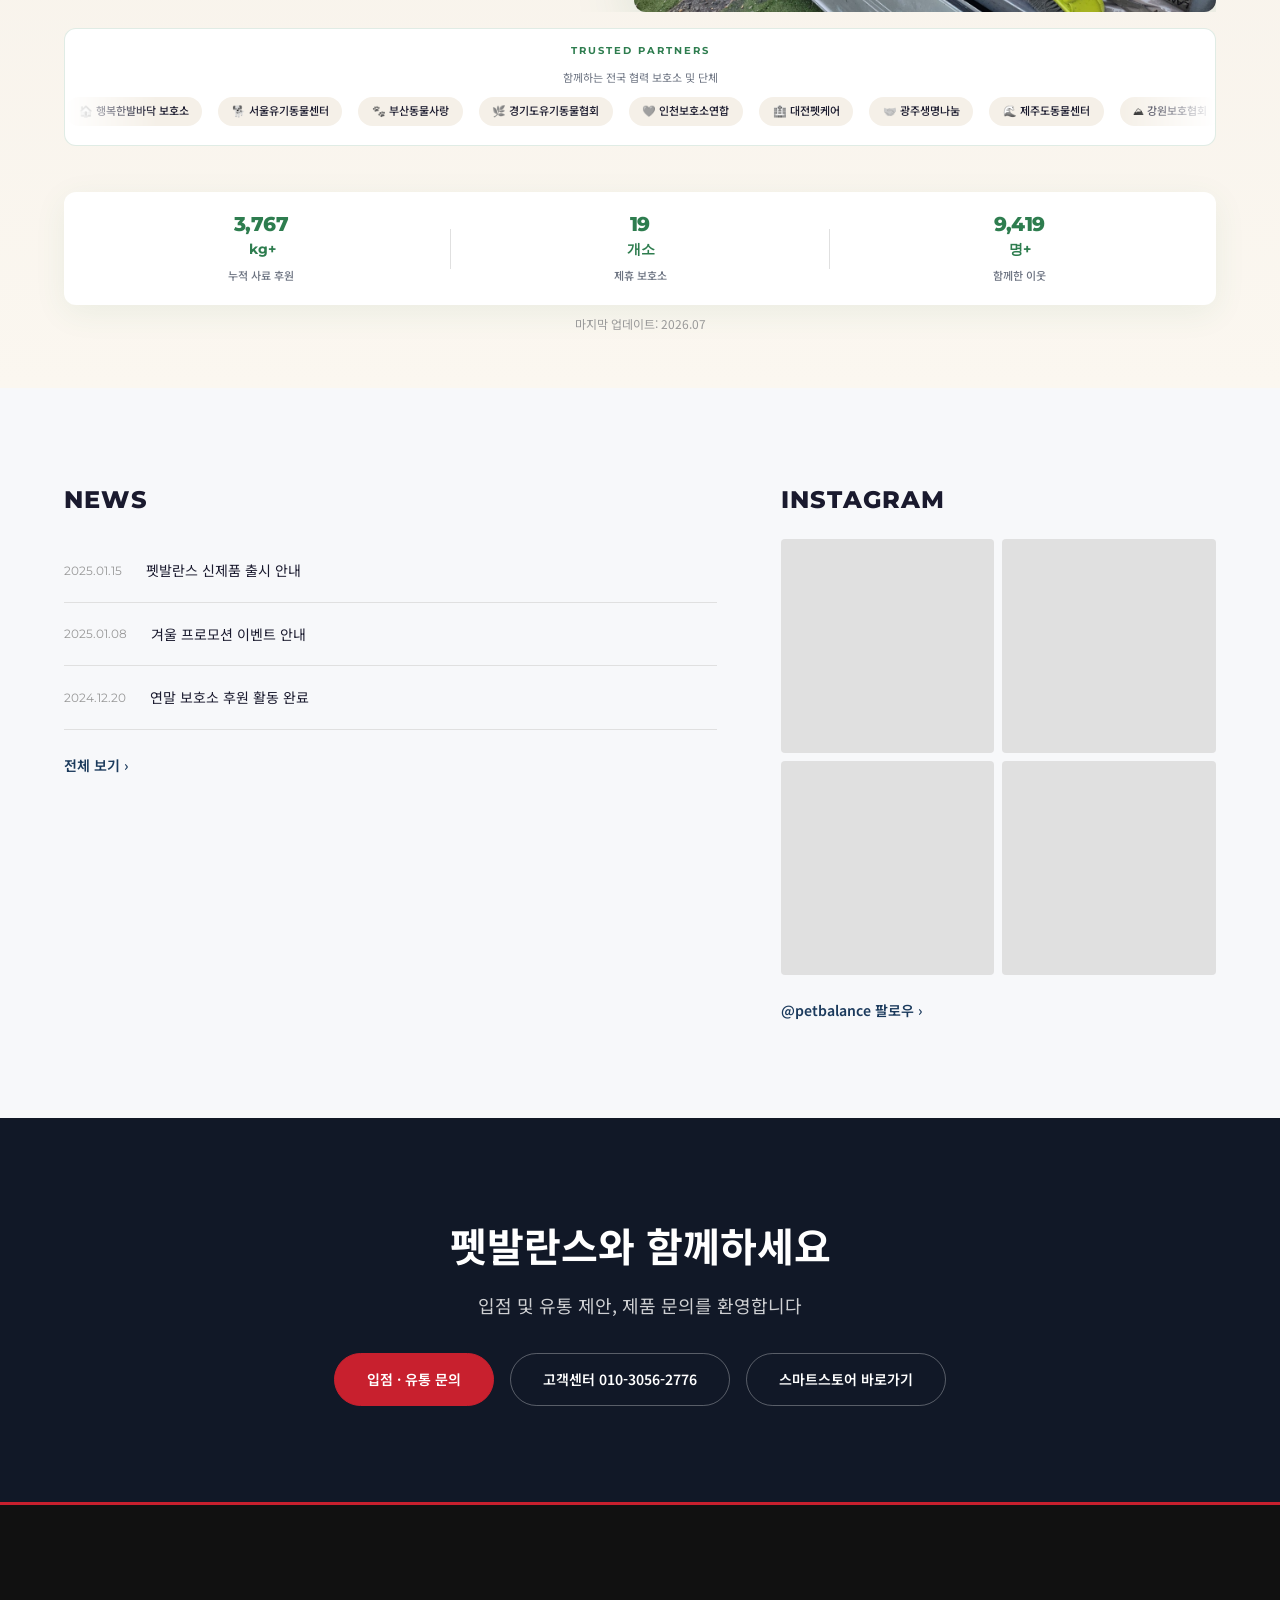
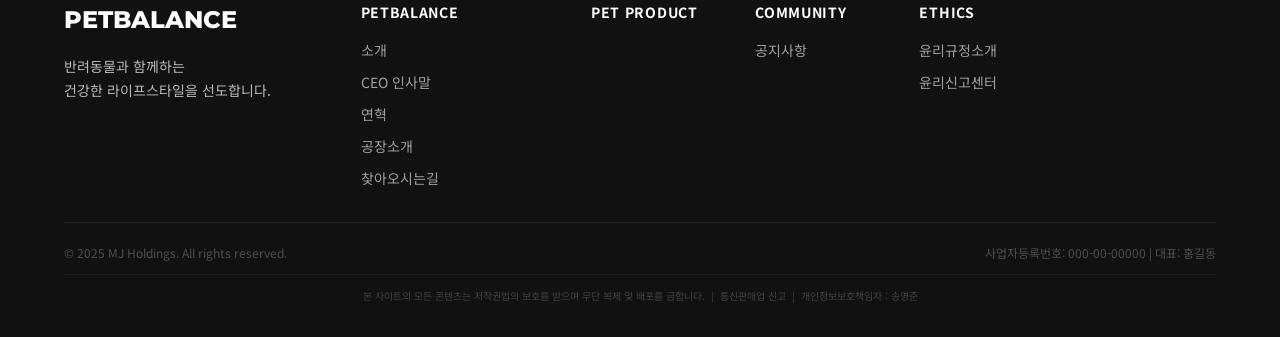
==== commit 5e9d1ae0: "fix: add category titles to mega menu overlay and sync empty columns The overlay had no PETBALANCE/P" ====
--- a/index.html
+++ b/index.html
@@ -93,6 +93,7 @@
   <div class="nav__mega" id="megaMenu">
     <div class="nav__mega-inner">
       <div class="nav__mega-col">
+        <a href="pages/petbalance/" class="nav__mega-title">PETBALANCE</a>
         <a href="pages/petbalance/about.html" class="nav__mega-link">소개</a>
         <a href="pages/petbalance/ceo.html" class="nav__mega-link">CEO 인사말</a>
         <a href="pages/petbalance/history.html" class="nav__mega-link">연혁</a>
@@ -100,18 +101,23 @@
         <a href="pages/petbalance/directions.html" class="nav__mega-link">찾아오시는길</a>
       </div>
       <div class="nav__mega-col">
-        <!-- PET PRODUCT 서브메뉴 -->
+        <a href="pages/pet-product/" class="nav__mega-title">PRODUCT</a>
       </div>
       <div class="nav__mega-col">
-        <!-- PET SERVICE 서브메뉴 -->
+        <a href="pages/pet-service/" class="nav__mega-title">SERVICE</a>
+        <a href="https://smartstore.naver.com/pet_balance" class="nav__mega-link" target="_blank" rel="noopener">공식몰</a>
+        <a href="pages/hangeuruth/" class="nav__mega-link">한그릇</a>
       </div>
       <div class="nav__mega-col">
-        <!-- PET ADVISOR 서브메뉴 -->
+        <a href="pages/pet-advisor/" class="nav__mega-title">ADVISOR</a>
+        <a href="pages/pet-advisor/" class="nav__mega-link">서비스소개</a>
       </div>
       <div class="nav__mega-col">
+        <a href="pages/community/" class="nav__mega-title">COMMUNITY</a>
         <a href="pages/community/notice.html" class="nav__mega-link">공지사항</a>
       </div>
       <div class="nav__mega-col">
+        <a href="pages/ethics/" class="nav__mega-title">ETHICS</a>
         <a href="pages/ethics/intro.html" class="nav__mega-link">윤리규정소개</a>
         <a href="pages/ethics/report.html" class="nav__mega-link">윤리신고센터</a>
       </div>
--- a/css/nav.css
+++ b/css/nav.css
@@ -240,7 +240,7 @@
 .nav__mega-inner {
   max-width: var(--max-width);
   margin: 0 auto;
-  padding: var(--space-lg) 5%;
+  padding: var(--space-lg) 3%;
   display: grid;
   grid-template-columns: repeat(6, 1fr);
   gap: var(--space-md);
@@ -257,6 +257,20 @@
 .nav__mega-col:first-child {
   padding-left: 0;
   border-left: none;
+}
+
+.nav__mega-title {
+  font-family: var(--font-en);
+  font-size: var(--size-sm);
+  font-weight: 700;
+  letter-spacing: 0.08em;
+  color: var(--color-text);
+  margin-bottom: 0.4rem;
+  transition: var(--transition-base);
+}
+
+.nav__mega-title:hover {
+  color: var(--color-primary);
 }
 
 .nav__mega-link {
--- a/css/sections.css
+++ b/css/sections.css
@@ -172,7 +172,7 @@
   width: 100%;
   height: 100%;
   min-height: 0;
-  padding: 2rem 0;
+  padding: 2rem 48px;
   gap: 1.5rem;
 }
 
@@ -224,7 +224,7 @@
   min-height: 0;
   display: grid;
   grid-template-columns: repeat(4, 1fr);
-  gap: 1rem;
+  gap: 1.5rem;
 }
 
 .brand-principle-card {
@@ -233,7 +233,7 @@
   justify-content: center;
   background: rgba(245, 240, 232, 0.06);
   border-radius: 10px;
-  padding: 14px;
+  padding: 18px 20px;
   color: var(--cream);
   transition: var(--transition-base);
 }
@@ -252,7 +252,7 @@
 .brand-principle-title {
   font-size: var(--size-sm);
   font-weight: 700;
-  margin-bottom: 0.3rem;
+  margin-bottom: 0.5rem;
 }
 
 .brand-principle-desc {
@@ -427,6 +427,7 @@
   min-height: 0;
   display: grid;
   grid-template-columns: 1fr 1.1fr;
+  grid-template-rows: 100%;
   gap: 2.5rem;
   align-items: center;
   overflow: hidden;
@@ -528,7 +529,8 @@
 /* ② 파트너 무한 스크롤 */
 .esg-partners {
   flex: 0 0 15%;
-  min-height: 0;
+  min-height: 92px;
+  flex-shrink: 0;
   display: flex;
   flex-direction: column;
   justify-content: center;
@@ -561,6 +563,8 @@
 }
 
 .esg-marquee {
+  flex-shrink: 0;
+  min-height: 34px;
   overflow: hidden;
   position: relative;
   mask-image: linear-gradient(90deg, transparent, black 8%, black 92%, transparent);
@@ -580,7 +584,7 @@
 
 .esg-partner-item {
   flex-shrink: 0;
-  padding: 0.4rem 1rem;
+  padding: 0.35rem 0.85rem;
   background: #F5F0E8;
   border-radius: 9999px;
   font-size: 11px;
@@ -675,6 +679,36 @@
   margin-top: 0.6rem;
   font-size: var(--size-xs);
   color: var(--color-text-light);
+}
+
+/* 뷰포트 높이가 낮은 노트북(≤760px)에서는 100vh 고정을 풀어
+   Hero/파트너 마퀴/스탯이 서로 밀려 잘리는 대신 자연스러운 세로 흐름으로 전환 */
+@media (max-height: 760px) {
+  .section-esg {
+    height: auto;
+    min-height: 100vh;
+    overflow: visible;
+    padding-bottom: 2rem;
+  }
+
+  .esg-container {
+    height: auto;
+  }
+
+  .esg-hero,
+  .esg-partners,
+  .esg-stats {
+    flex: none;
+  }
+
+  .esg-hero {
+    overflow: visible;
+  }
+
+  .esg-hero__image {
+    height: 320px;
+    max-height: 320px;
+  }
 }
 
 /* ---- 5. News & Community (좌우 6:4) ---- */
@@ -949,8 +983,9 @@
     gap: 1.25rem;
   }
 
-  .brand-principle-grid {
-    grid-template-columns: repeat(2, 1fr);
+  .brand-container {
+    padding-left: 32px;
+    padding-right: 32px;
   }
 
   .section-esg {
@@ -968,6 +1003,7 @@
   .esg-hero {
     flex: none;
     grid-template-columns: 1fr;
+    grid-template-rows: auto;
     gap: 2rem;
     overflow: visible;
   }
@@ -1017,6 +1053,8 @@
   .brand-container {
     height: auto;
     gap: 2rem;
+    padding-left: 20px;
+    padding-right: 20px;
   }
 
   .brand-headline,
@@ -1024,6 +1062,11 @@
   .stats-grid,
   .brand-cta {
     flex: none;
+  }
+
+  .brand-principle-grid {
+    grid-template-columns: repeat(2, 1fr);
+    gap: 1rem;
   }
 
   .brand-title {
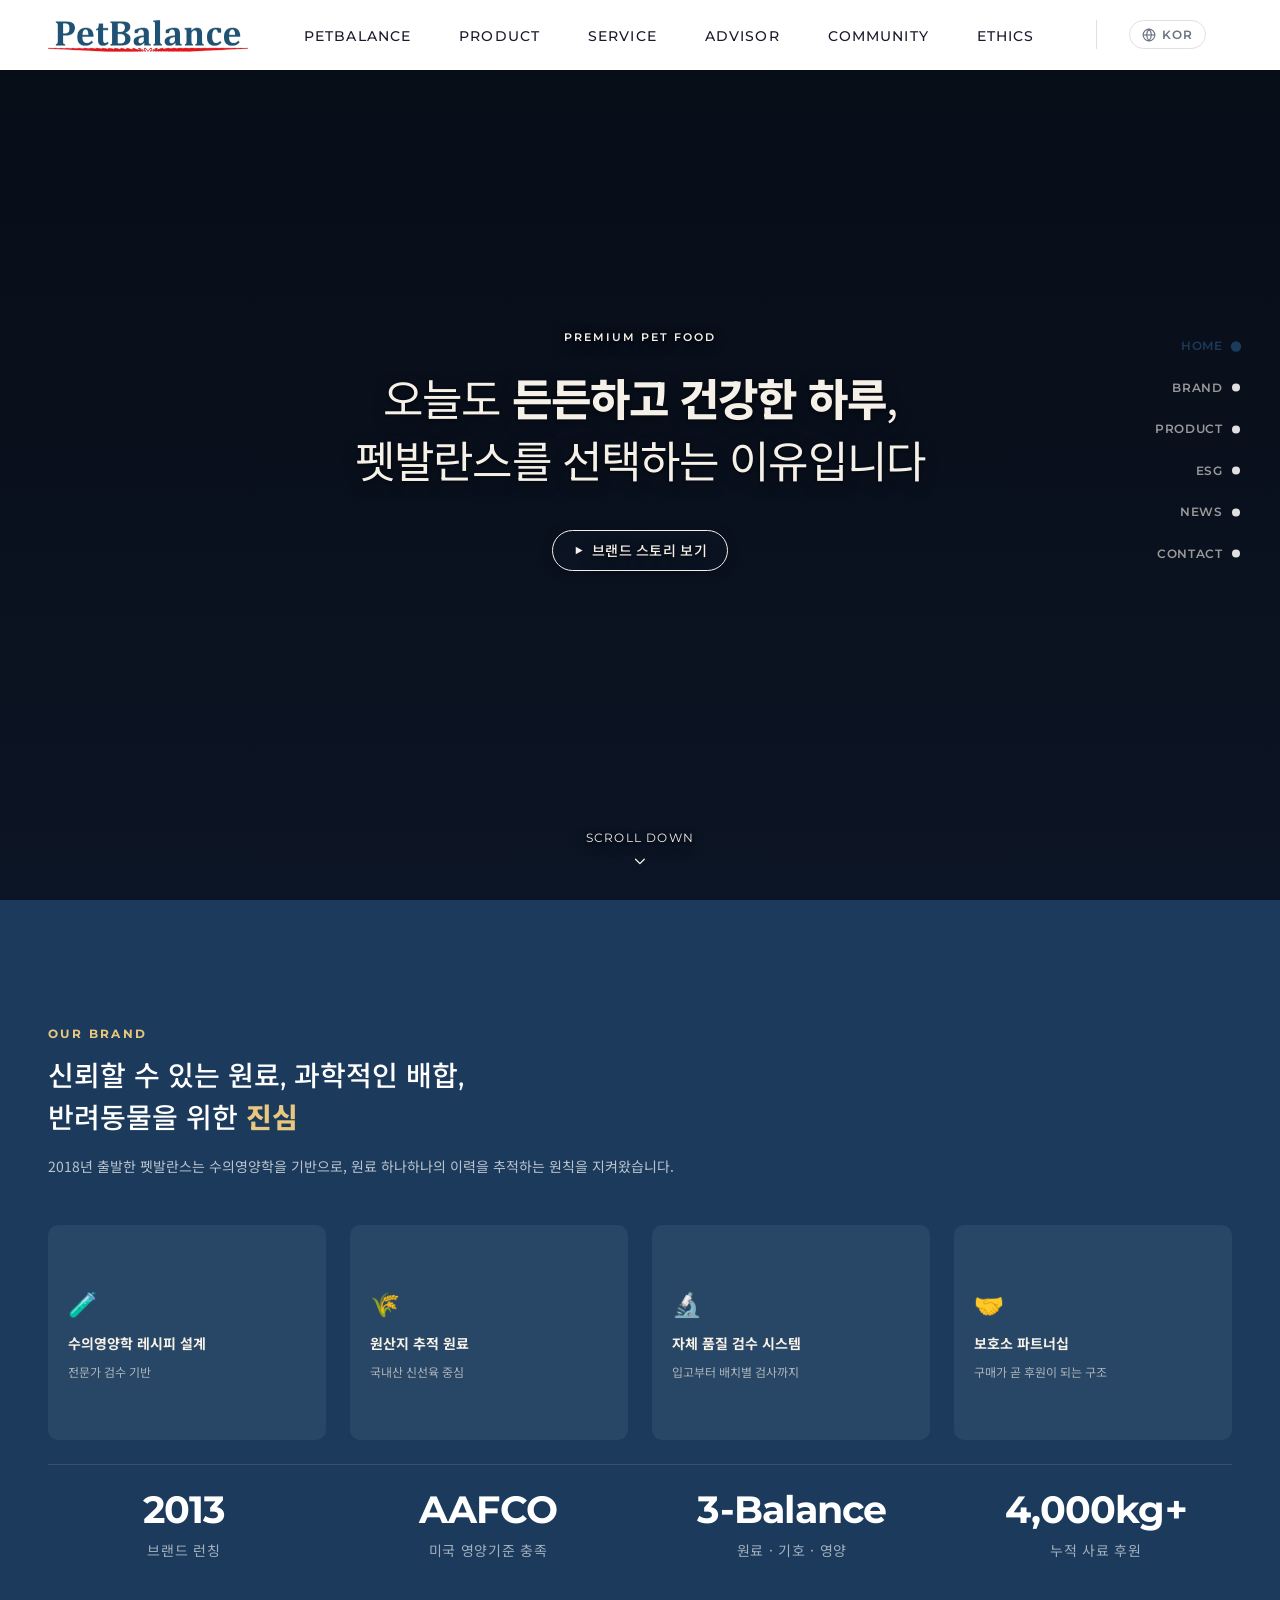
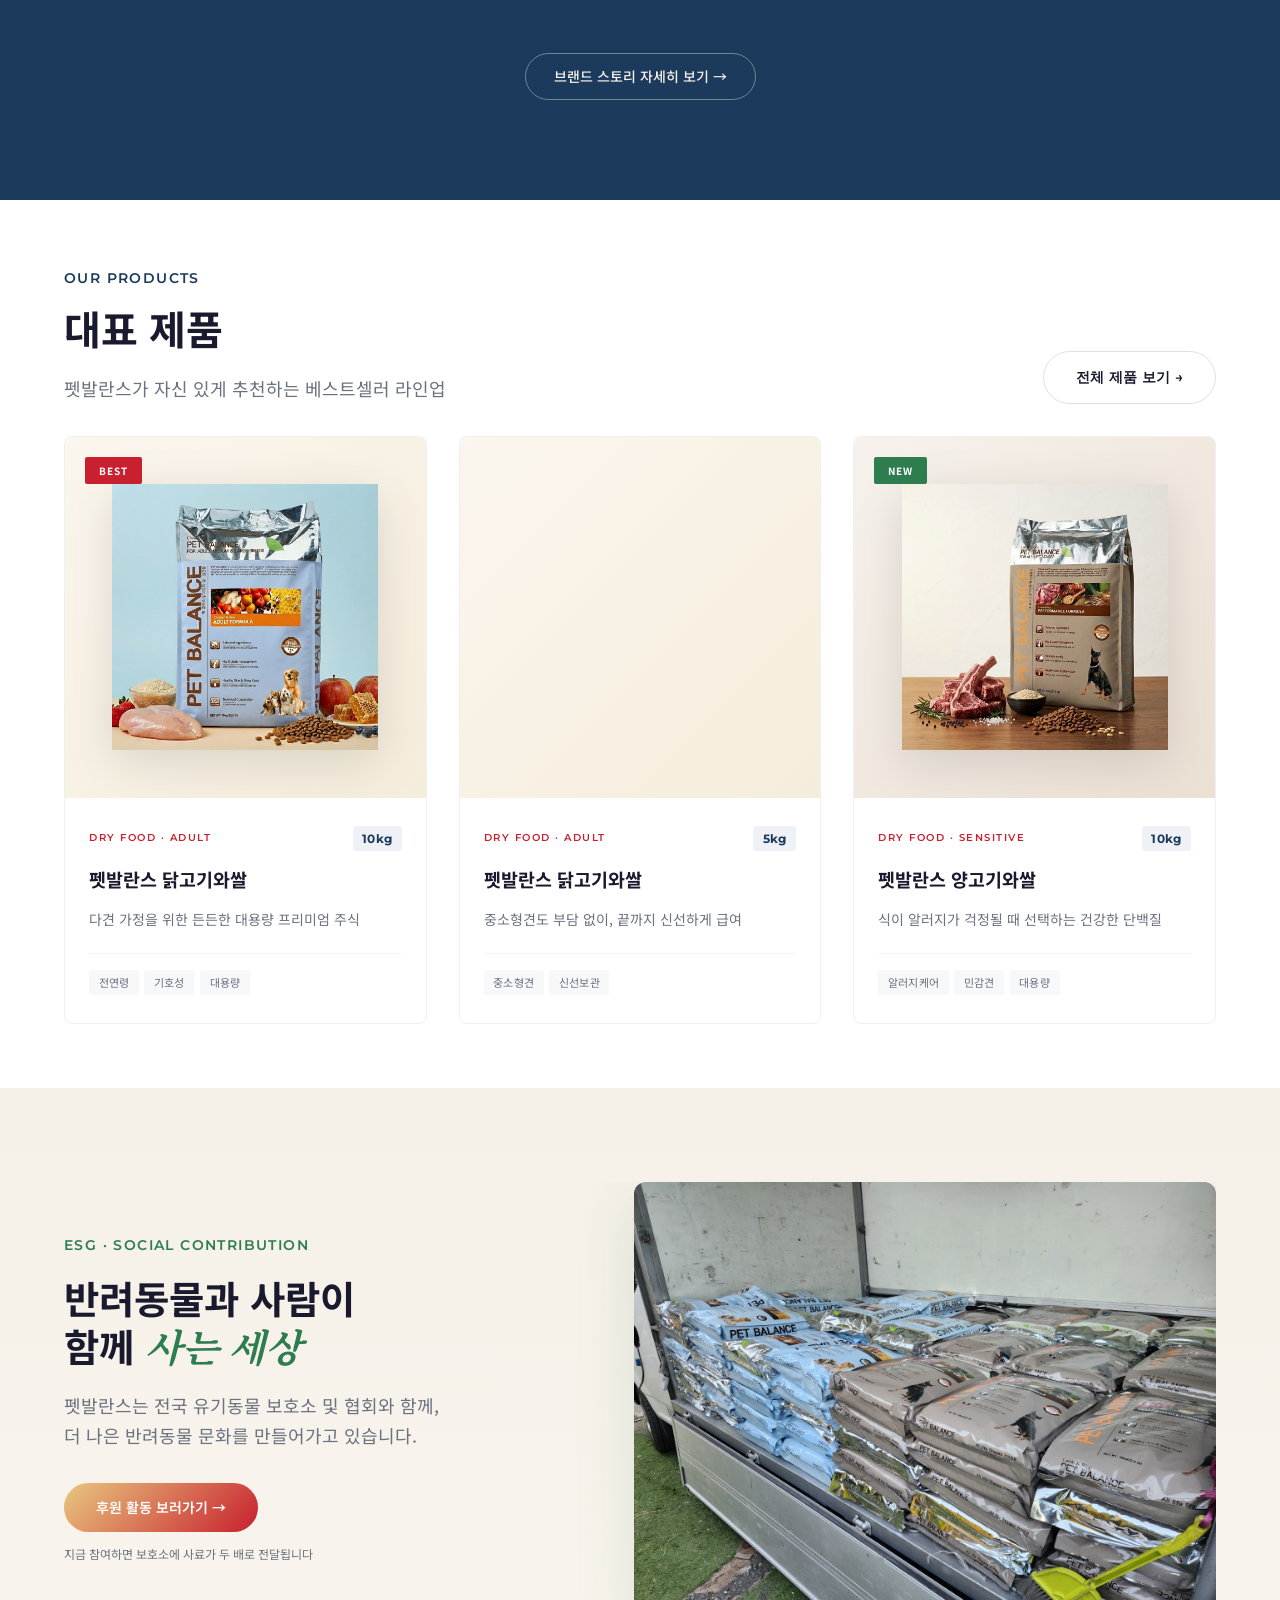
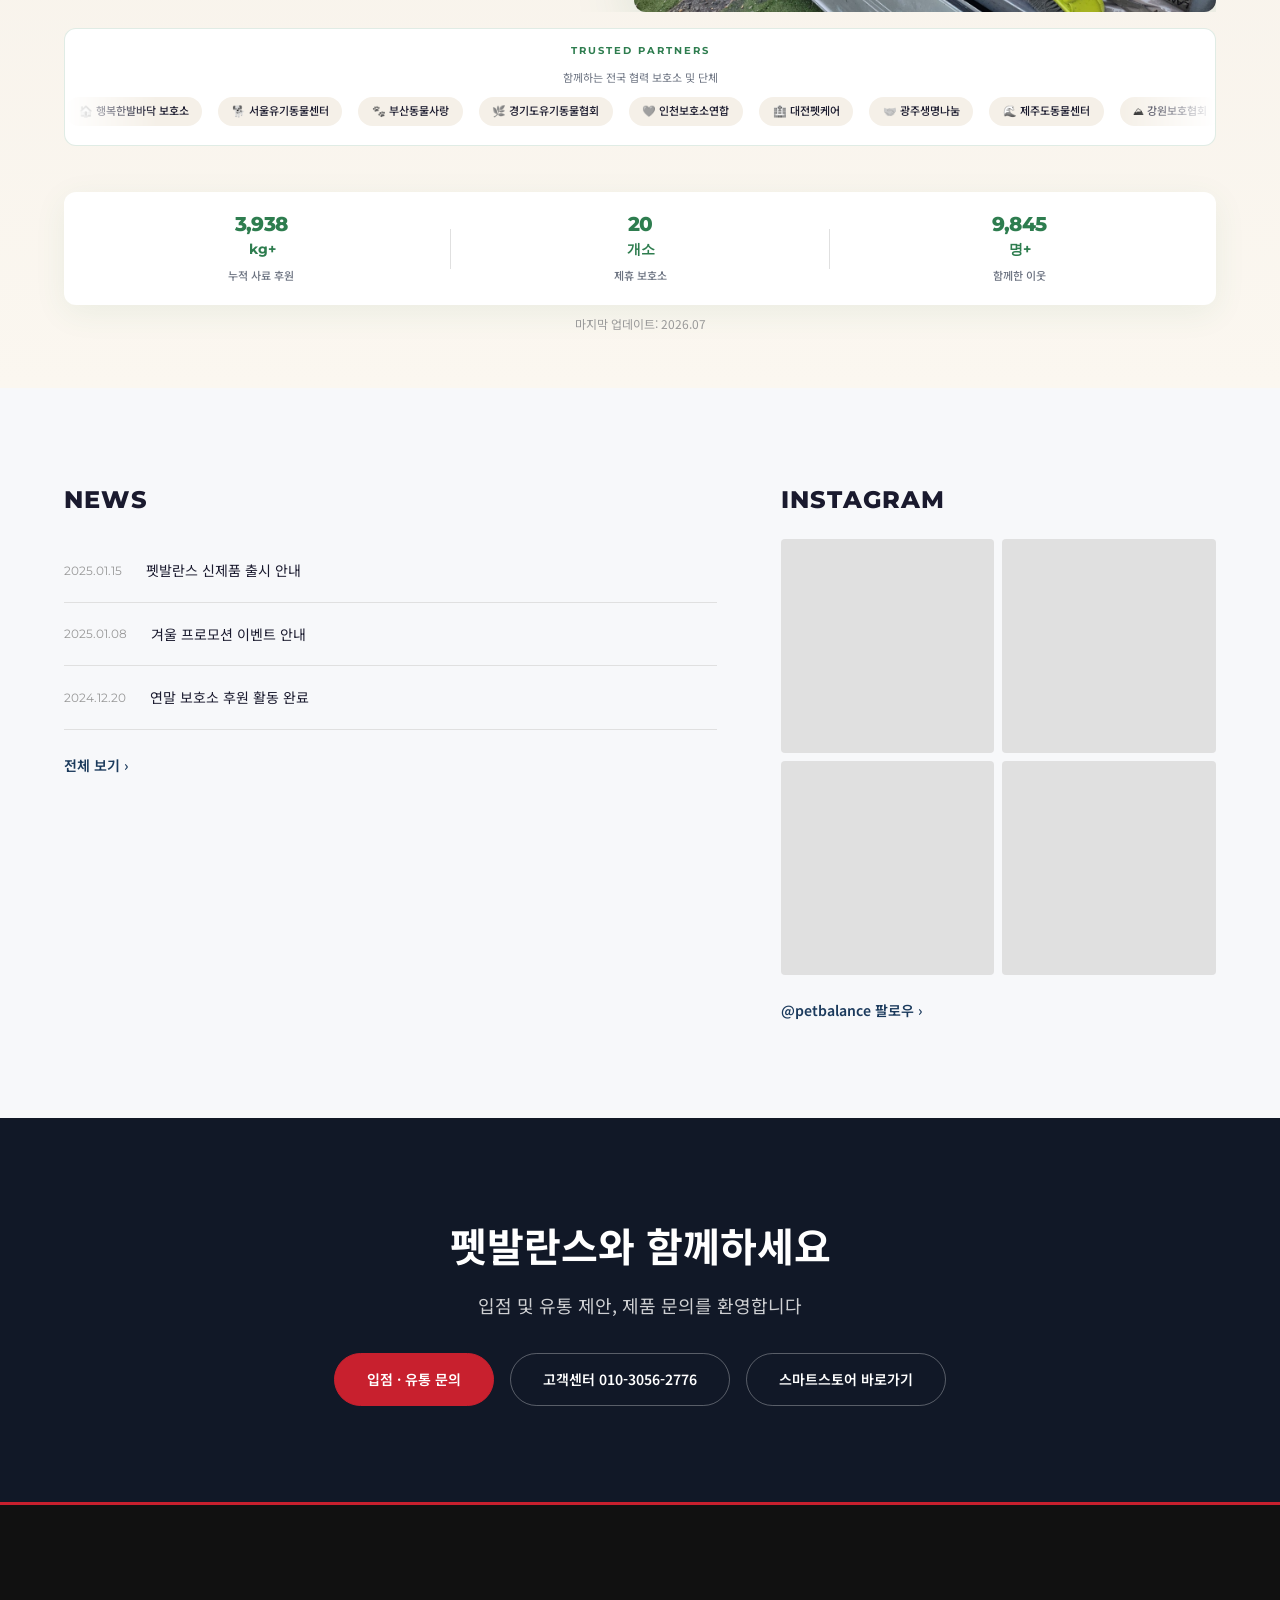
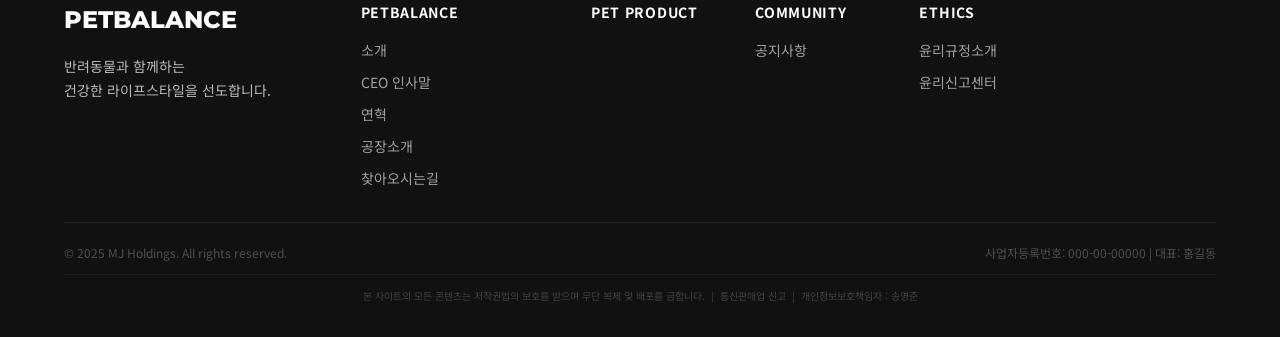
==== commit ff167b44: "Improve homepage SEO and Open Graph metadata" ====
--- a/index.html
+++ b/index.html
@@ -3,8 +3,41 @@
 <head>
   <meta charset="UTF-8" />
   <meta name="viewport" content="width=device-width, initial-scale=1.0" />
-  <meta name="description" content="펫발란스 - 반려동물과 함께하는 건강한 라이프스타일" />
-  <title>PETBALANCE | 펫발란스</title>
+  <title>펫발란스 | 반려동물의 건강한 일상을 위한 펫푸드 브랜드</title>
+  <meta
+    name="description"
+    content="펫발란스 공식 홈페이지입니다. 반려동물의 건강한 일상을 위한 펫푸드 제품과 브랜드 소식을 확인해 보세요."
+  />
+  <link rel="canonical" href="https://pet-balance.co.kr/" />
+
+  <!-- Open Graph -->
+  <meta property="og:type" content="website" />
+  <meta
+    property="og:title"
+    content="펫발란스 | 반려동물의 건강한 일상을 위한 펫푸드 브랜드"
+  />
+  <meta
+    property="og:description"
+    content="펫발란스 공식 홈페이지입니다. 반려동물의 건강한 일상을 위한 펫푸드 제품과 브랜드 소식을 확인해 보세요."
+  />
+  <meta property="og:url" content="https://pet-balance.co.kr/" />
+  <meta property="og:site_name" content="펫발란스" />
+  <meta property="og:locale" content="ko_KR" />
+  <meta
+    property="og:image"
+    content="https://pet-balance.co.kr/assets/images/og-petbalance.jpg"
+  />
+  <meta
+    property="og:image:secure_url"
+    content="https://pet-balance.co.kr/assets/images/og-petbalance.jpg"
+  />
+  <meta property="og:image:type" content="image/jpeg" />
+  <meta property="og:image:width" content="1200" />
+  <meta property="og:image:height" content="630" />
+  <meta
+    property="og:image:alt"
+    content="펫발란스 공식 홈페이지 대표 이미지"
+  />
 
   <!-- CSS -->
   <link rel="stylesheet" href="css/variables.css" />
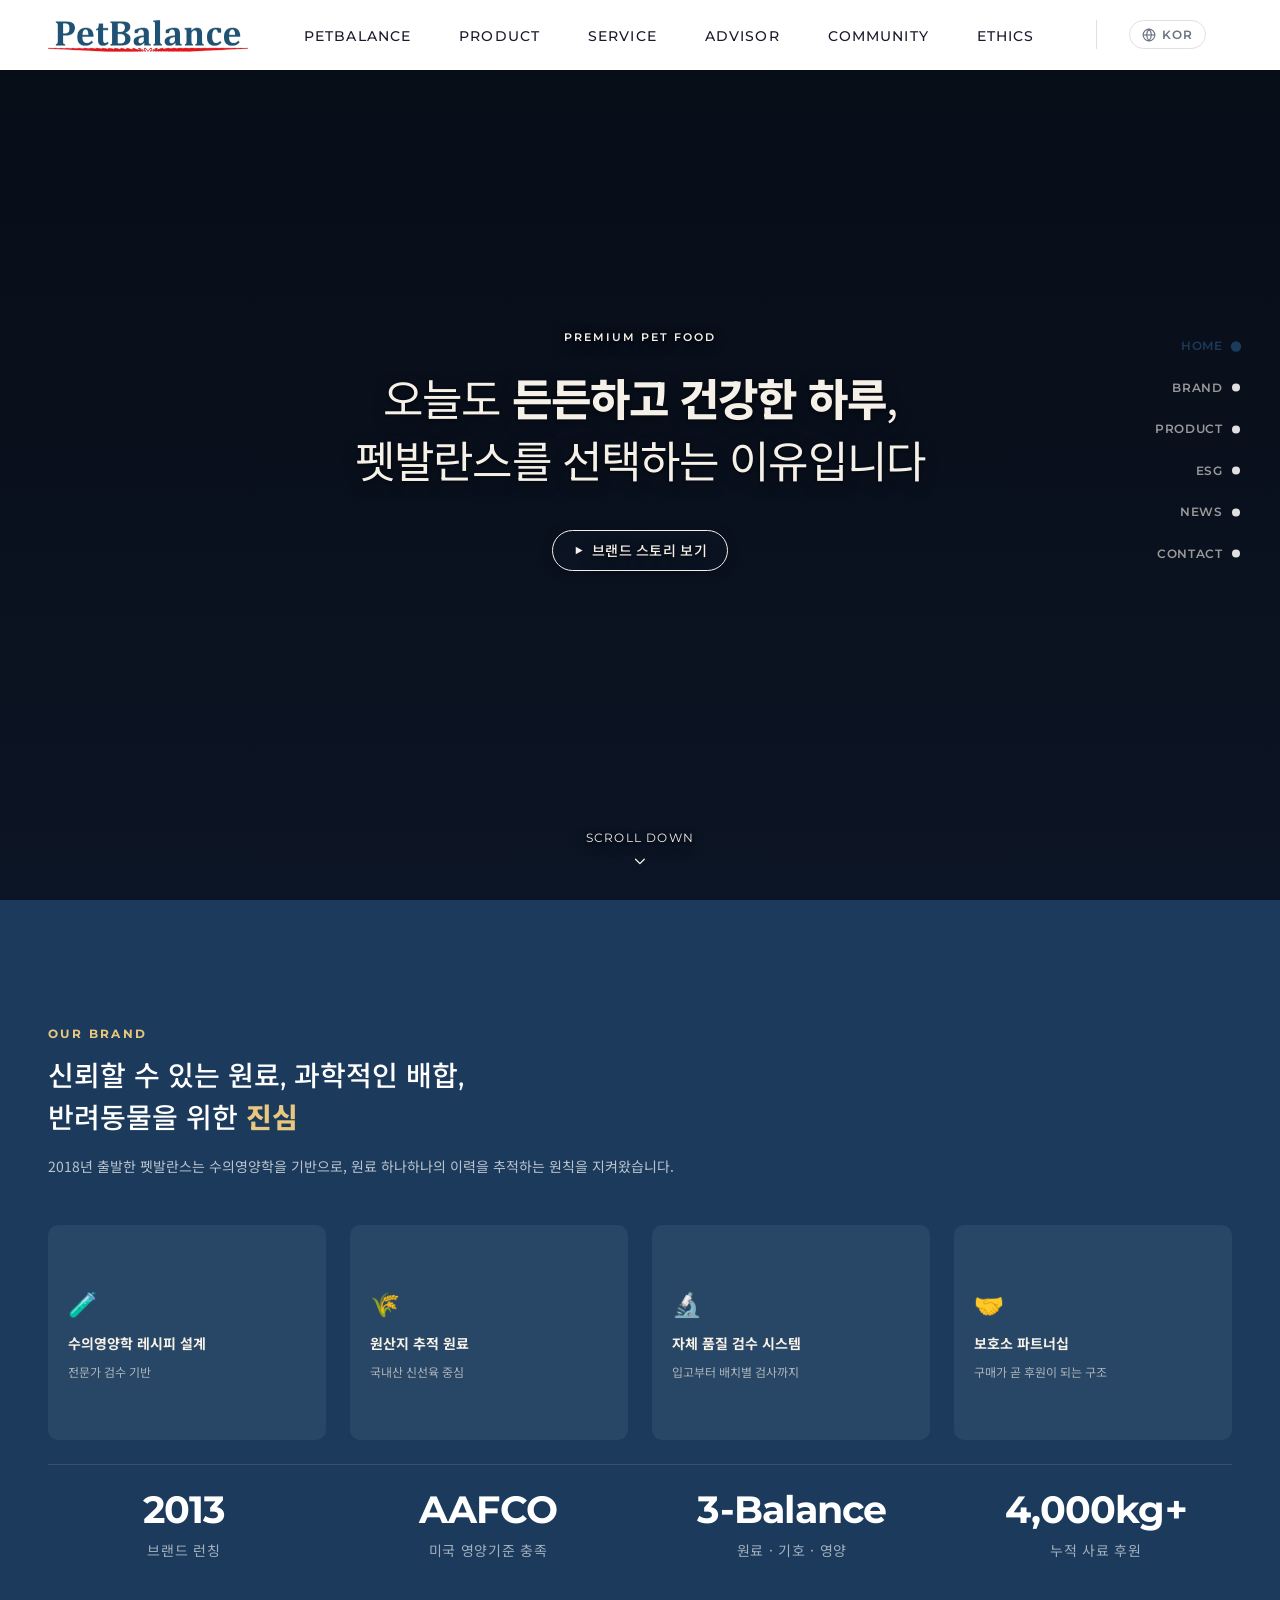
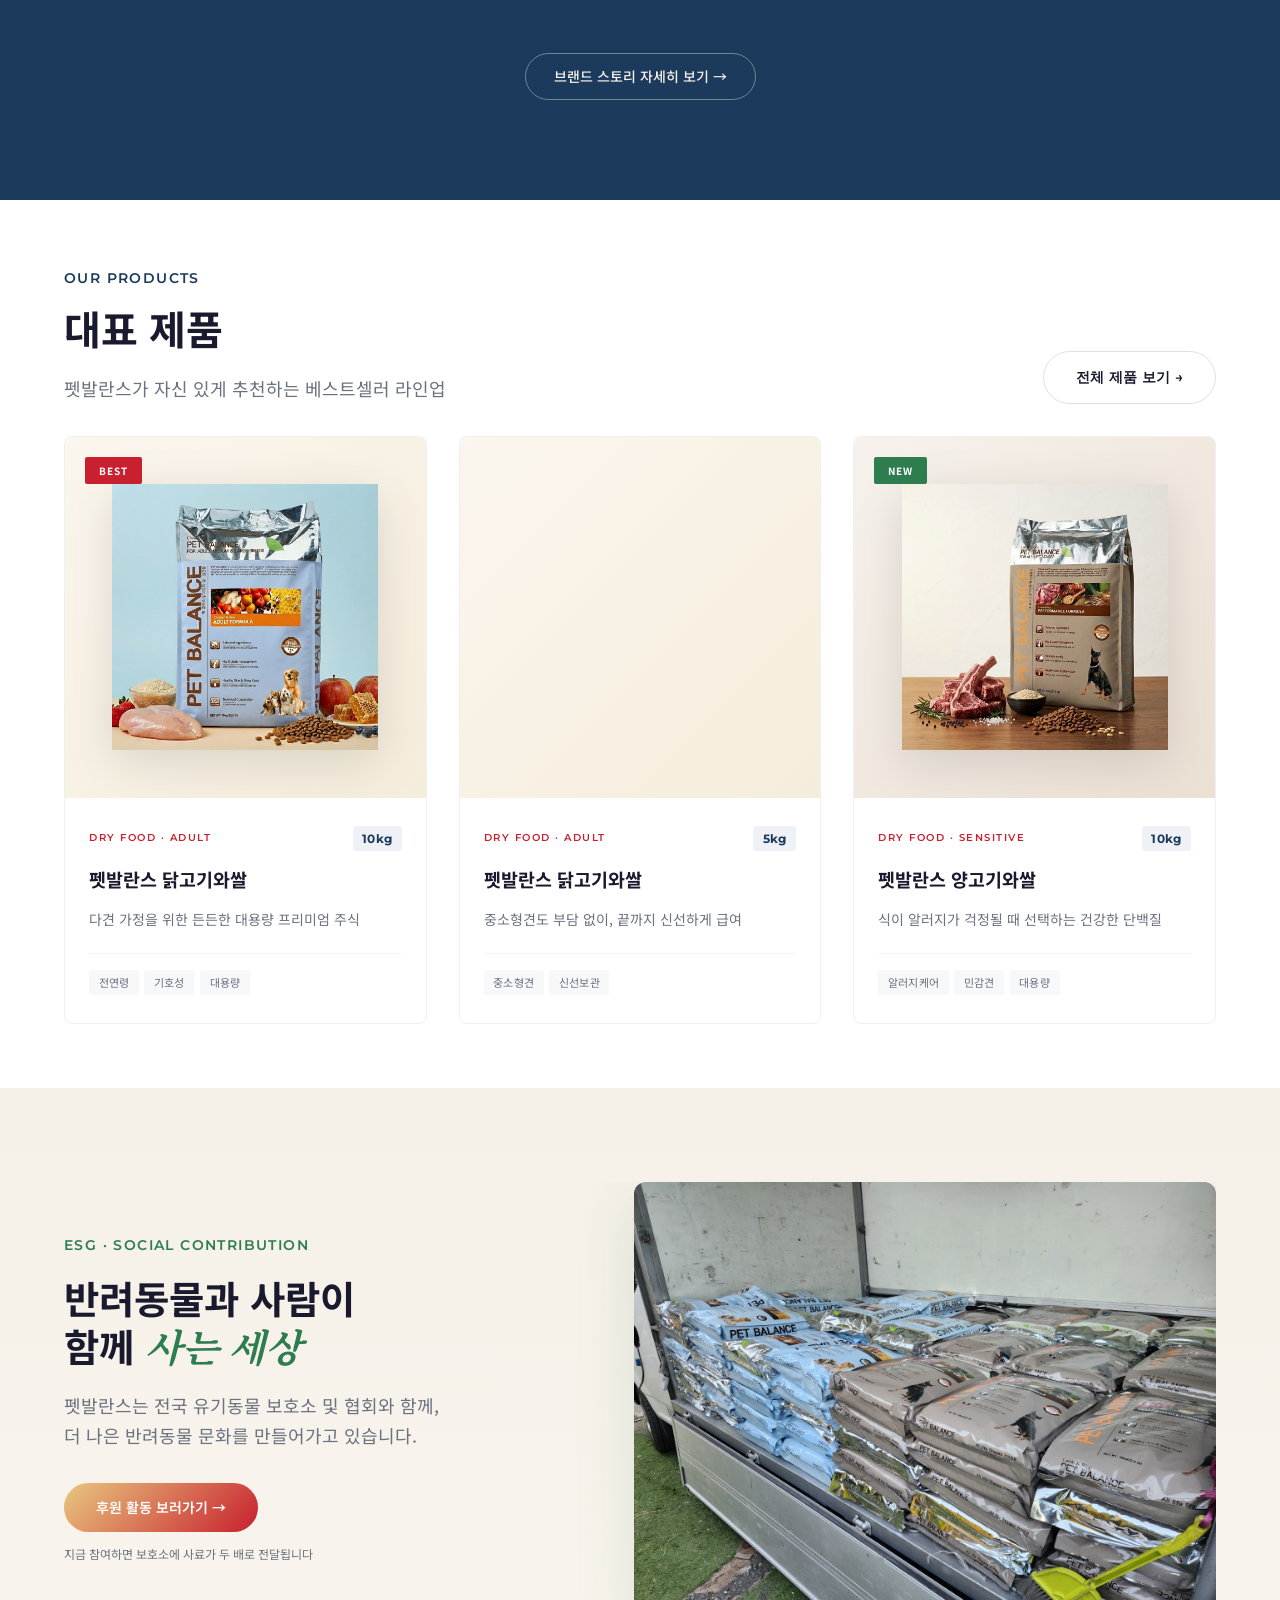
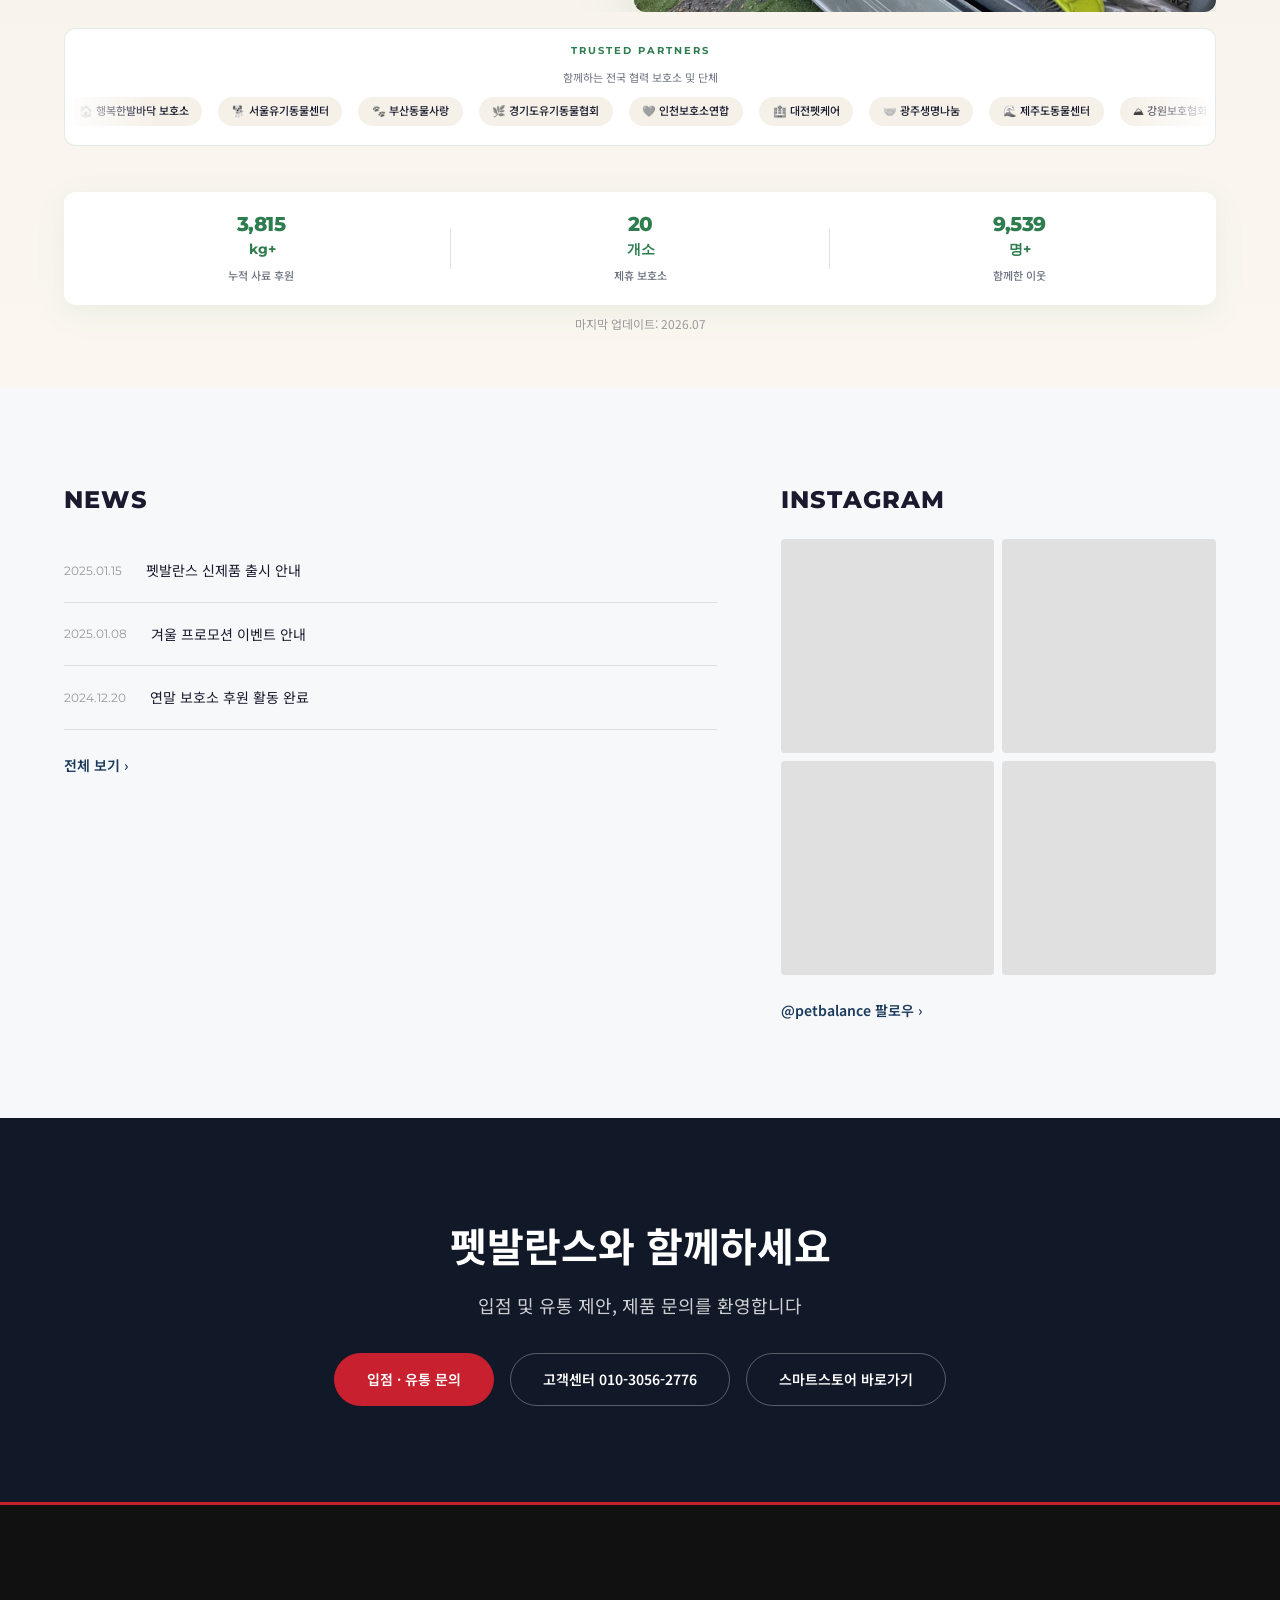
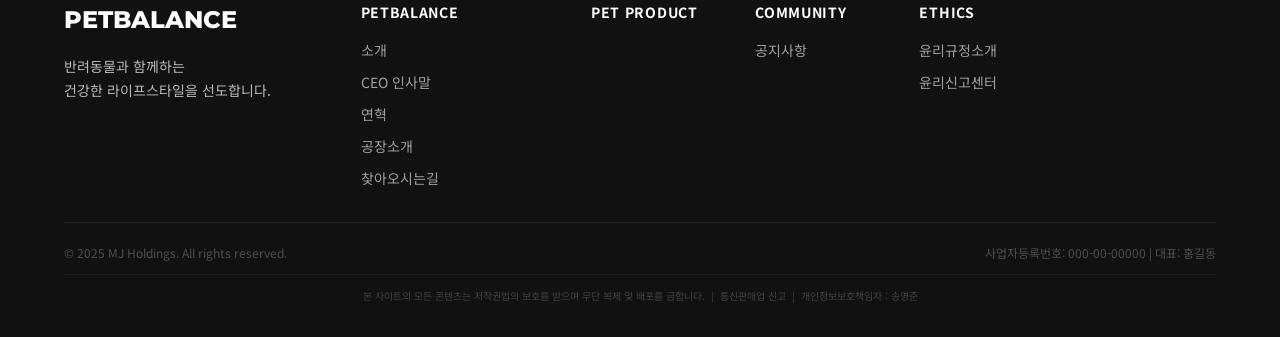
==== commit a7a4a8d4: "Fix subpage SEO and internal links" ====
--- a/index.html
+++ b/index.html
@@ -67,7 +67,7 @@
         <li class="nav__item">
           <a href="pages/petbalance/" class="nav__link">PETBALANCE</a>
           <div class="nav__dropdown">
-            <a href="pages/petbalance/about.html" class="nav__dropdown-link">소개</a>
+            <a href="pages/petbalance/" class="nav__dropdown-link">소개</a>
             <a href="pages/petbalance/ceo.html" class="nav__dropdown-link">CEO 인사말</a>
             <a href="pages/petbalance/history.html" class="nav__dropdown-link">연혁</a>
           </div>
@@ -89,7 +89,7 @@
           </div>
         </li>
         <li class="nav__item">
-          <a href="pages/community/" class="nav__link">COMMUNITY</a>
+          <a href="pages/community/notice.html" class="nav__link">COMMUNITY</a>
           <div class="nav__dropdown">
             <a href="pages/community/notice.html" class="nav__dropdown-link">공지사항</a>
           </div>
@@ -127,7 +127,7 @@
     <div class="nav__mega-inner">
       <div class="nav__mega-col">
         <a href="pages/petbalance/" class="nav__mega-title">PETBALANCE</a>
-        <a href="pages/petbalance/about.html" class="nav__mega-link">소개</a>
+        <a href="pages/petbalance/" class="nav__mega-link">소개</a>
         <a href="pages/petbalance/ceo.html" class="nav__mega-link">CEO 인사말</a>
         <a href="pages/petbalance/history.html" class="nav__mega-link">연혁</a>
         <a href="pages/petbalance/factory.html" class="nav__mega-link">공장소개</a>
@@ -146,7 +146,7 @@
         <a href="pages/pet-advisor/" class="nav__mega-link">서비스소개</a>
       </div>
       <div class="nav__mega-col">
-        <a href="pages/community/" class="nav__mega-title">COMMUNITY</a>
+        <a href="pages/community/notice.html" class="nav__mega-title">COMMUNITY</a>
         <a href="pages/community/notice.html" class="nav__mega-link">공지사항</a>
       </div>
       <div class="nav__mega-col">
@@ -206,7 +206,7 @@
           펫발란스를 선택하는 이유입니다
         </h1>
         <div class="hero__cta">
-          <a href="pages/petbalance/about.html" class="hero-btn--ghost">
+          <a href="pages/petbalance/" class="hero-btn--ghost">
             <svg class="hero-btn__icon" viewBox="0 0 16 16" aria-hidden="true">
               <path d="M4 2.5v11l10-5.5-10-5.5z" fill="currentColor" />
             </svg>
@@ -288,7 +288,7 @@
 
       <!-- ④ CTA -->
       <div class="brand-cta">
-        <a href="pages/petbalance/about.html" class="brand-cta-btn fade-up delay-3">브랜드 스토리 자세히 보기 →</a>
+        <a href="pages/petbalance/" class="brand-cta-btn fade-up delay-3">브랜드 스토리 자세히 보기 →</a>
       </div>
 
     </div>
@@ -516,7 +516,7 @@
         <div>
           <div class="footer__col-title">PETBALANCE</div>
           <div class="footer__col-links">
-            <a href="pages/petbalance/about.html" class="footer__col-link">소개</a>
+            <a href="pages/petbalance/" class="footer__col-link">소개</a>
             <a href="pages/petbalance/ceo.html" class="footer__col-link">CEO 인사말</a>
             <a href="pages/petbalance/history.html" class="footer__col-link">연혁</a>
             <a href="pages/petbalance/factory.html" class="footer__col-link">공장소개</a>
